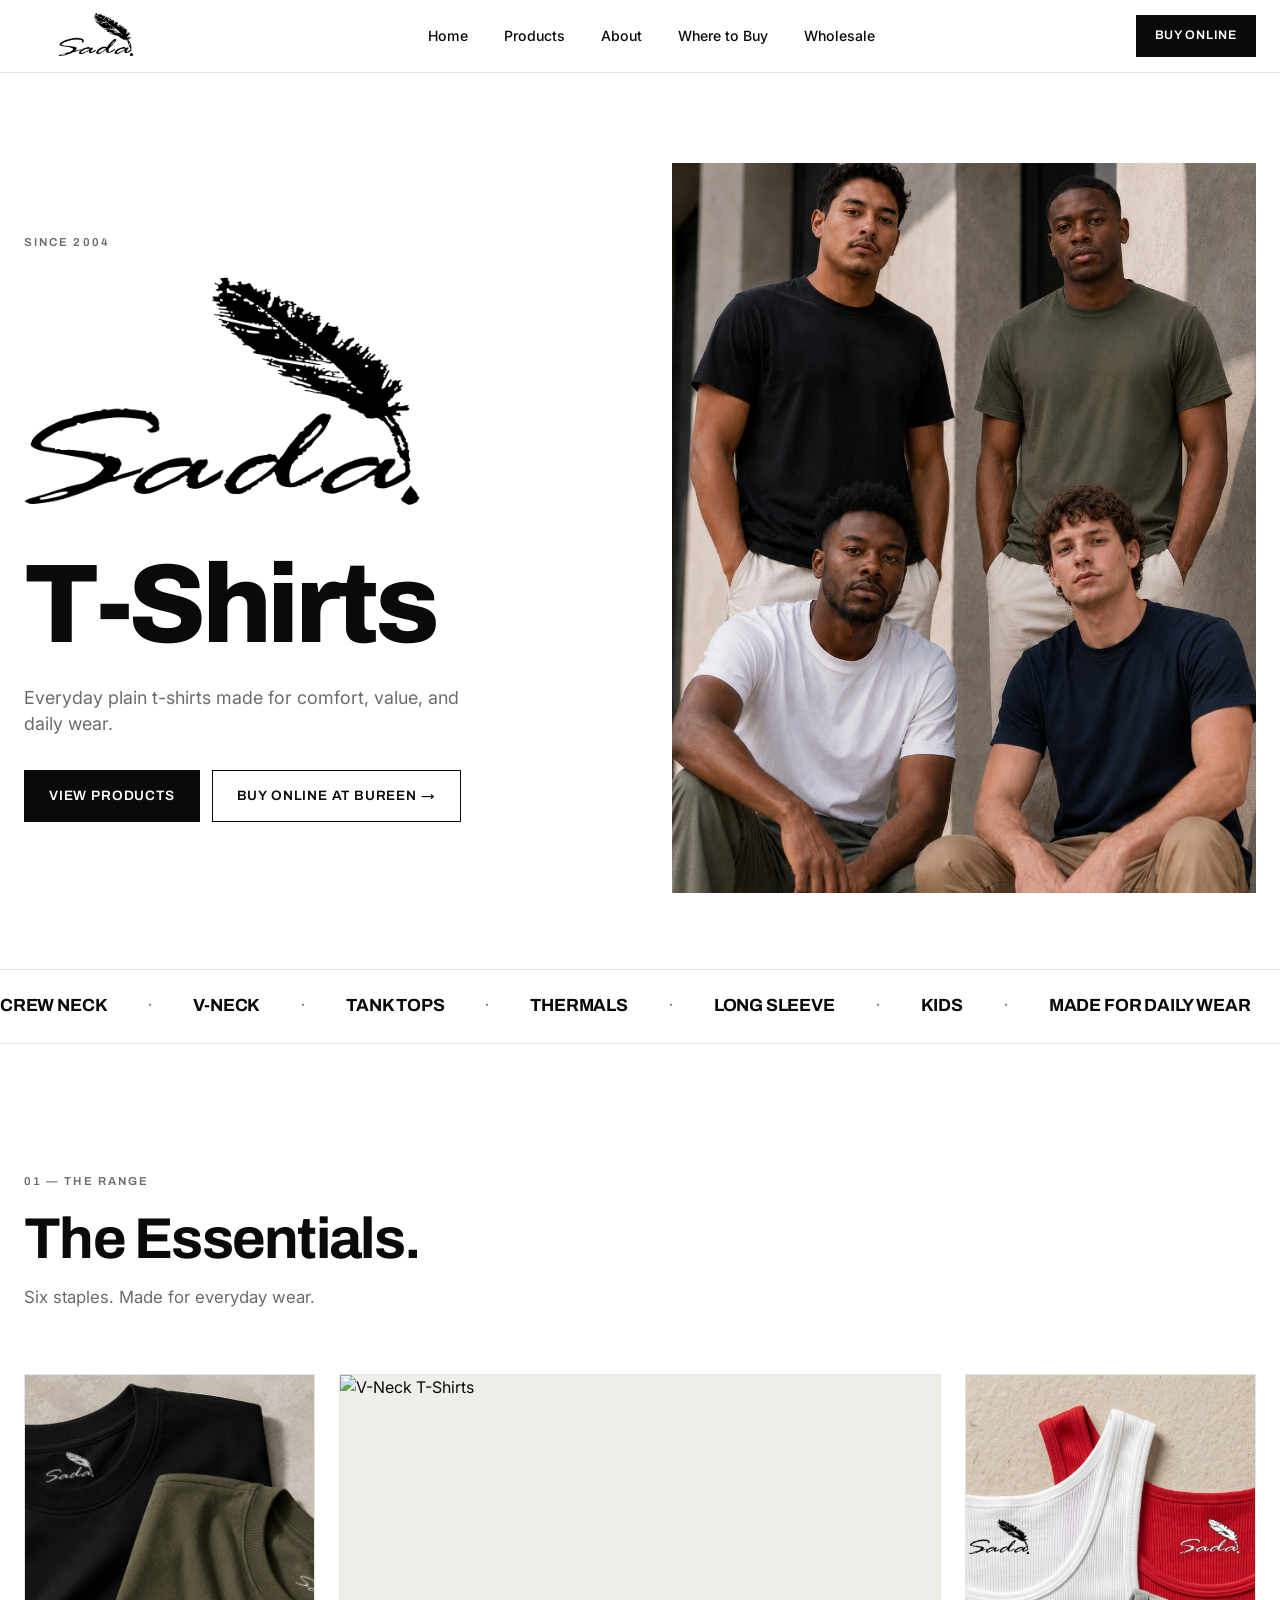
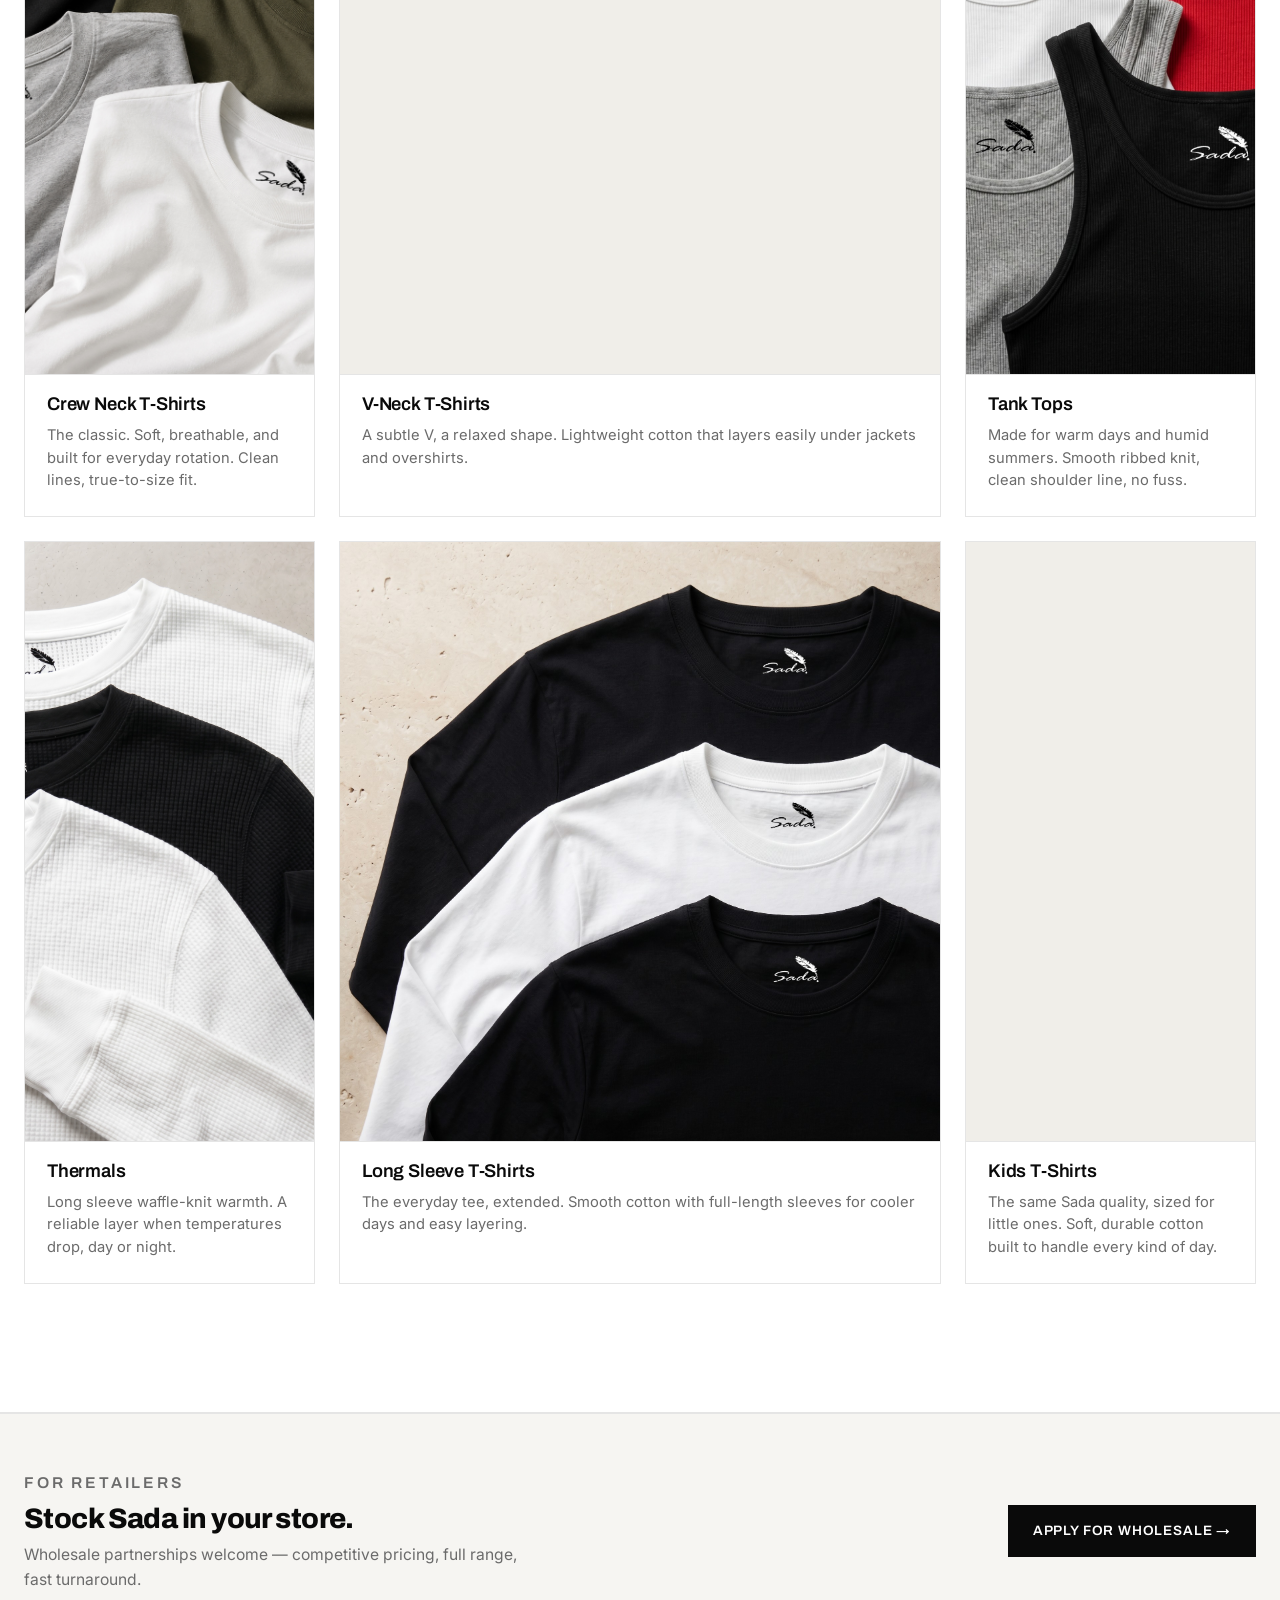
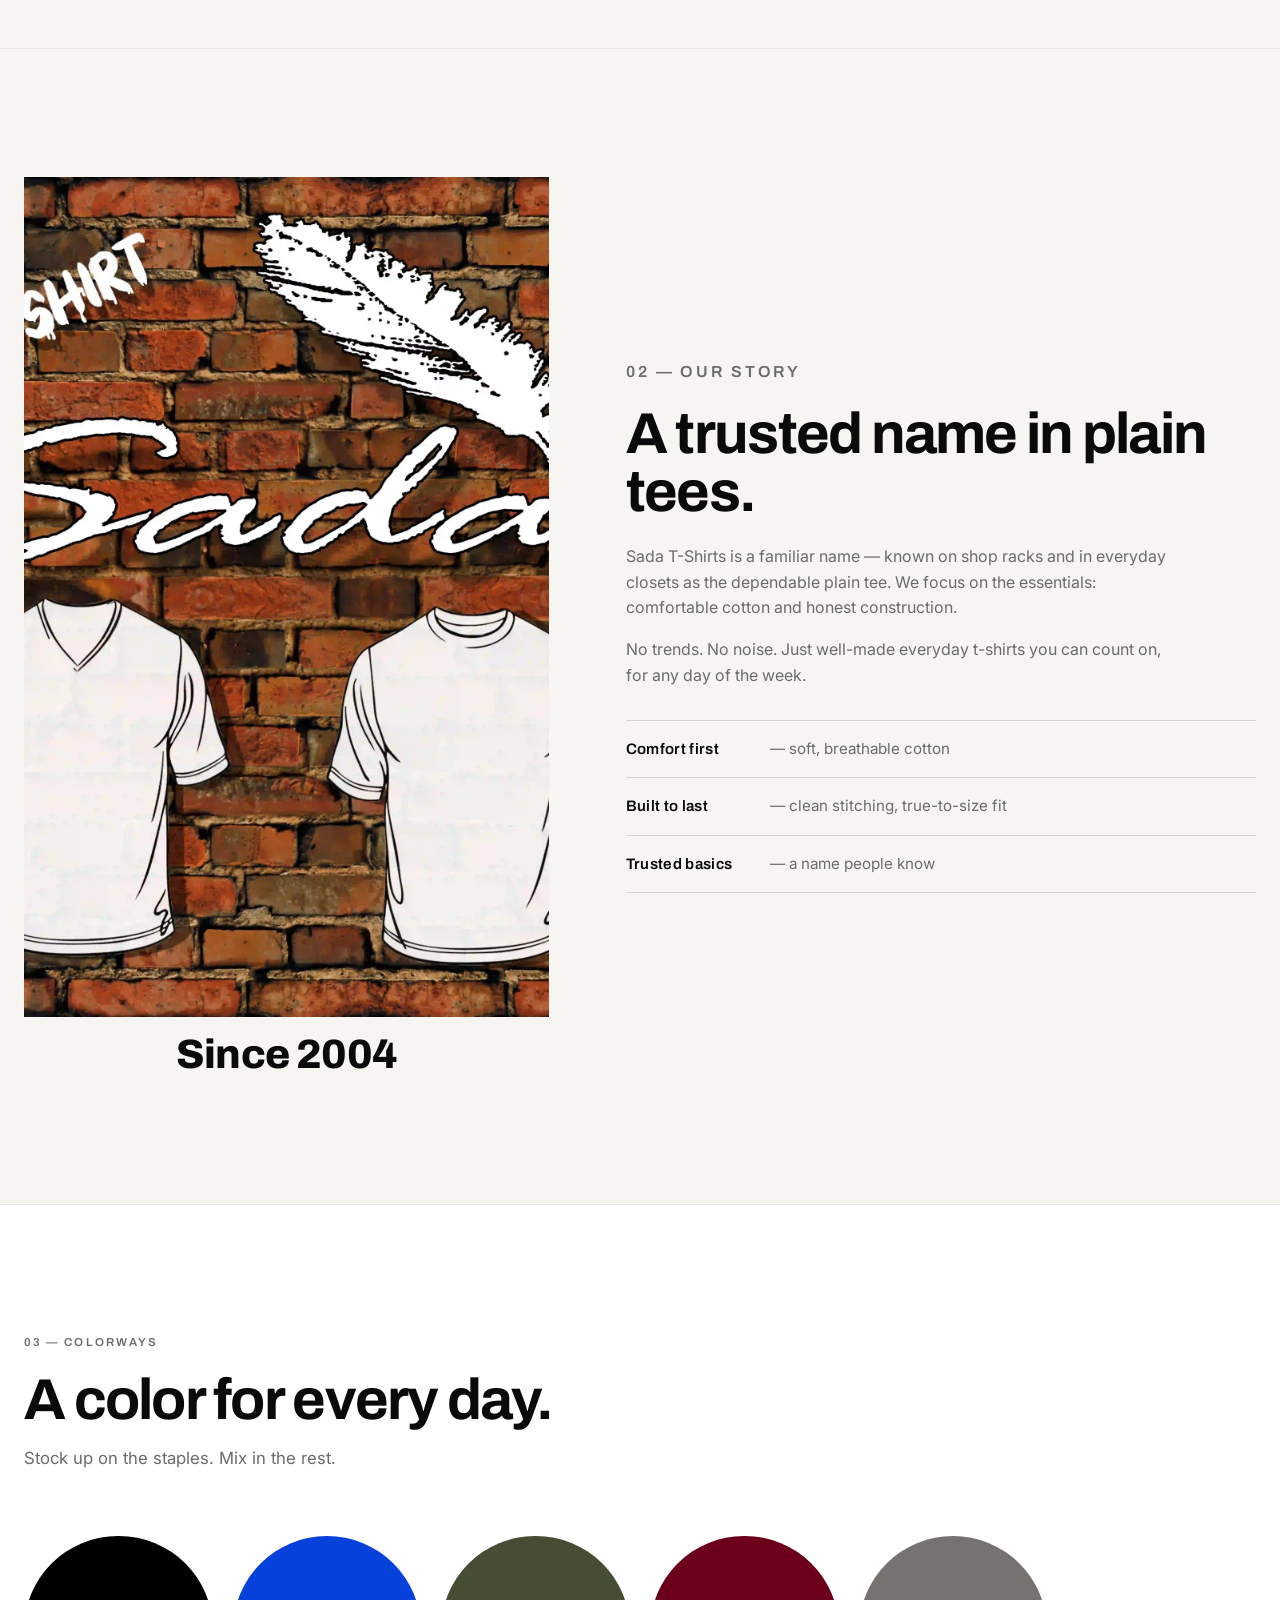
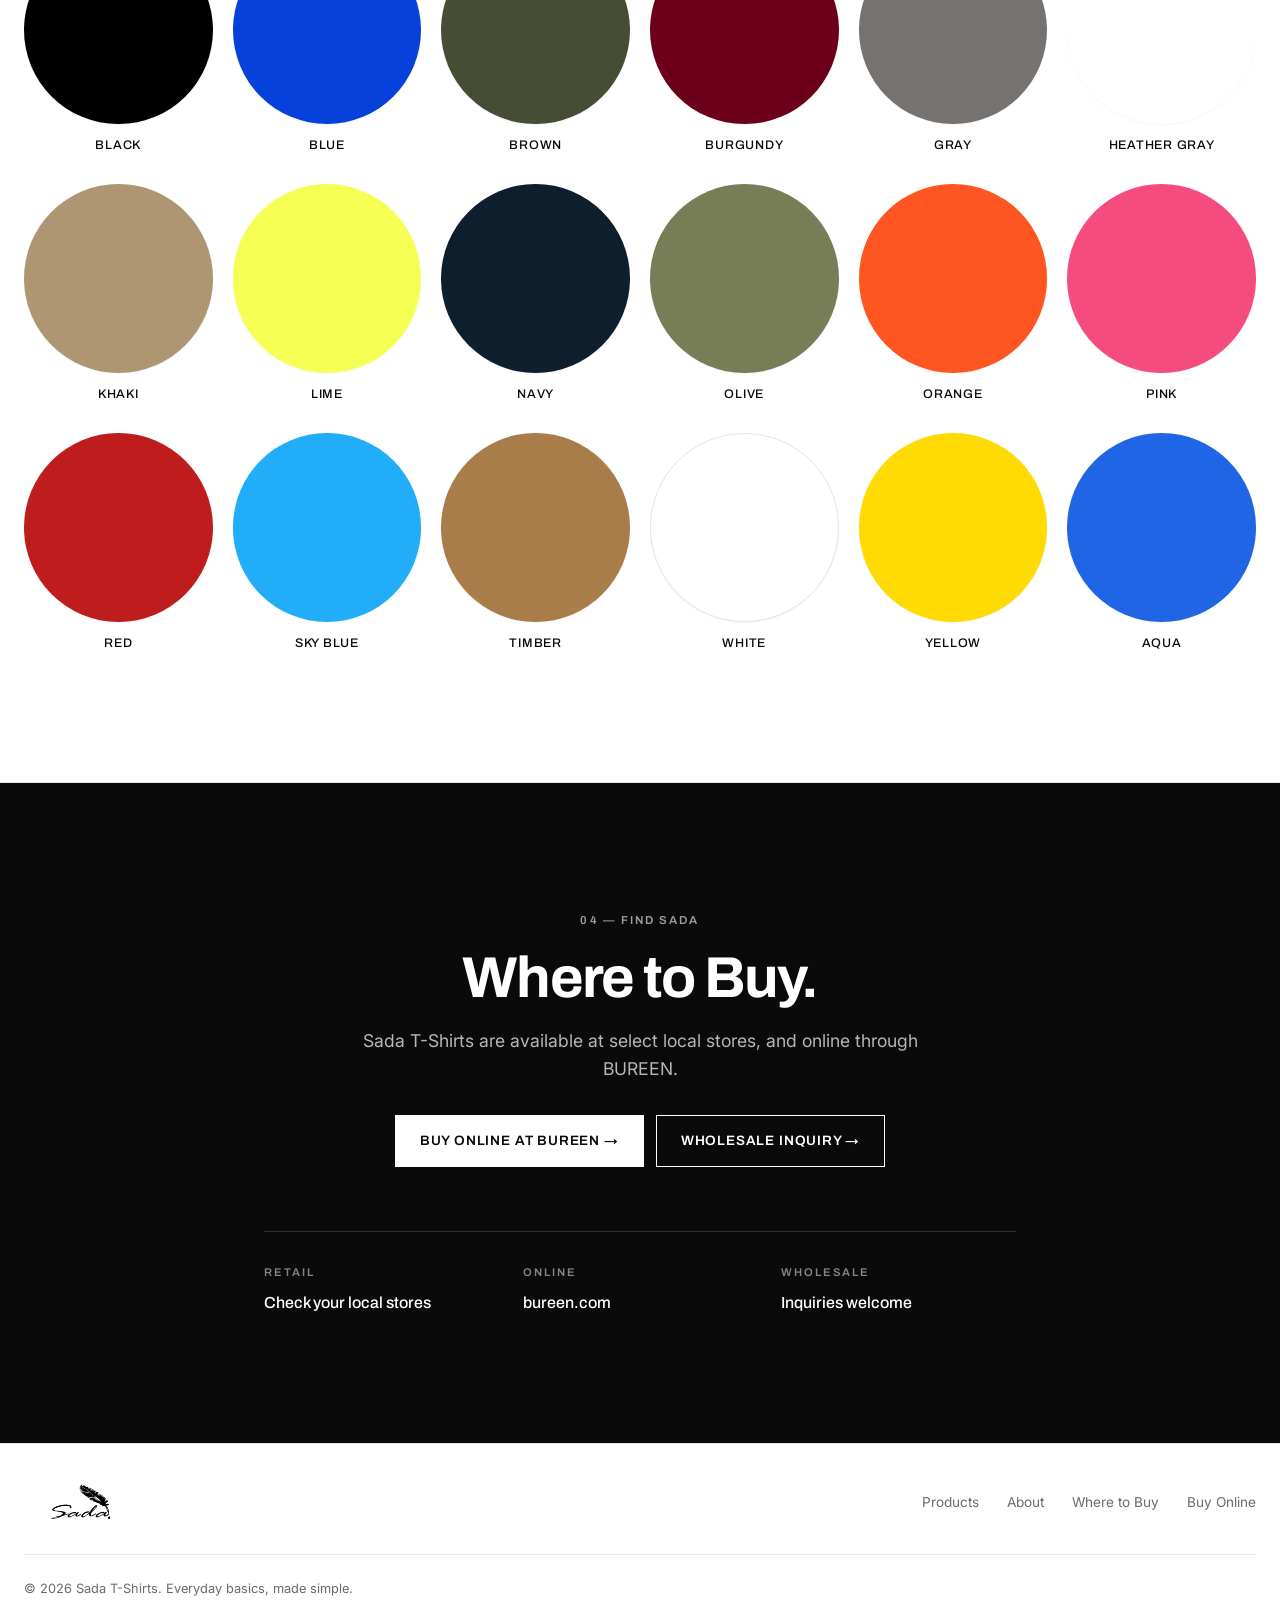
==== index.html @ b7b9467a "Update index.html" ====
<!DOCTYPE html>
<html lang="en">
<head>
  <meta charset="UTF-8" />
  <meta name="viewport" content="width=device-width, initial-scale=1.0" />
  <title>Sada T-Shirts — Everyday Basics</title>
  <meta name="description" content="Sada T-Shirts. Everyday plain t-shirts made for comfort, value, and daily wear." />
  <link rel="preconnect" href="https://fonts.googleapis.com">
  <link rel="preconnect" href="https://fonts.gstatic.com" crossorigin>
  <link href="https://fonts.googleapis.com/css2?family=Archivo:wght@400;500;600;700;800&family=Inter:wght@300;400;500;600&display=swap" rel="stylesheet">
  <link rel="preload" as="image" href="images/hero.jpg" fetchpriority="high" />
  <link rel="stylesheet" href="style.css?v=12" />
</head>
<body>

  <!-- HEADER -->
  <header class="site-header" id="siteHeader">
    <div class="container header-inner">
      <a href="#home" class="logo" aria-label="Sada T-Shirts home">
        <span class="logo-pill">
          <img src="images/sada-logo.png" alt="Sada T-Shirts" width="130" height="38" decoding="async" fetchpriority="high" />
        </span>
      </a>

      <nav class="nav" id="primaryNav" aria-label="Primary">
        <a href="#home">Home</a>
        <a href="#products">Products</a>
        <a href="#about">About</a>
        <a href="#where">Where to Buy</a>
        <a href="wholesale.html">Wholesale</a>
      </nav>

      <div class="header-actions">
        <a href="https://bureen.com" target="_blank" rel="noopener" class="btn btn-dark btn-sm">Buy Online</a>
        <button class="menu-toggle" id="menuToggle" aria-label="Toggle menu" aria-expanded="false">
          <span></span><span></span><span></span>
        </button>
      </div>
    </div>
  </header>

  <!-- HERO -->
  <section class="hero" id="home">
    <div class="container hero-grid">
      <div class="hero-copy">
        <p class="eyebrow">Since 2004</p>
        <h1 class="hero-heading">
          <img src="images/sada-logo.png" alt="Sada" class="hero-logo" width="460" height="190" decoding="async" fetchpriority="high" />
          <span class="hero-heading-text">T-Shirts</span>
        </h1>
        <p class="lede">Everyday plain t-shirts made for comfort, value, and daily wear.</p>
        <div class="hero-ctas">
          <a href="#products" class="btn btn-dark">View Products</a>
          <a href="https://bureen.com" target="_blank" rel="noopener" class="btn btn-outline">Buy Online at BUREEN →</a>
        </div>
      </div>
      <div class="hero-image">
        <img src="images/hero.jpg" alt="Sada T-Shirts" class="hero-photo" width="800" height="800" decoding="async" fetchpriority="high" />
      </div>
    </div>
  </section>

  <!-- MARQUEE -->
  <div class="marquee" aria-hidden="true">
    <div class="marquee-track">
      <span>Crew Neck</span><span>·</span>
      <span>V-Neck</span><span>·</span>
      <span>Tank Tops</span><span>·</span>
      <span>Thermals</span><span>·</span>
      <span>Long Sleeve</span><span>·</span>
      <span>Kids</span><span>·</span>
      <span>Made for Daily Wear</span><span>·</span>
      <span>Crew Neck</span><span>·</span>
      <span>V-Neck</span><span>·</span>
      <span>Tank Tops</span><span>·</span>
      <span>Thermals</span><span>·</span>
      <span>Long Sleeve</span><span>·</span>
      <span>Kids</span><span>·</span>
      <span>Made for Daily Wear</span><span>·</span>
    </div>
  </div>

  <!-- PRODUCTS -->
  <section class="section" id="products">
    <div class="container">
      <div class="section-head">
        <p class="eyebrow">01 — The Range</p>
        <h2>The Essentials.</h2>
        <p class="section-sub">Six staples. Made for everyday wear.</p>
      </div>

      <div class="product-grid">
        <article class="product-card">
          <img src="images/crew-neck.jpg" alt="Crew Neck T-Shirts" class="product-photo" width="600" height="600" loading="lazy" decoding="async" />
          <div class="product-body">
            <h3>Crew Neck T-Shirts</h3>
            <p>The classic. Soft, breathable, and built for everyday rotation. Clean lines, true-to-size fit.</p>
          </div>
        </article>

        <article class="product-card">
          <img src="images/v-neck.jpg" alt="V-Neck T-Shirts" class="product-photo" width="600" height="600" loading="lazy" decoding="async" />
          <div class="product-body">
            <h3>V-Neck T-Shirts</h3>
            <p>A subtle V, a relaxed shape. Lightweight cotton that layers easily under jackets and overshirts.</p>
          </div>
        </article>

        <article class="product-card">
          <img src="images/tank-top.jpg" alt="Tank Tops" class="product-photo" width="600" height="600" loading="lazy" decoding="async" />
          <div class="product-body">
            <h3>Tank Tops</h3>
            <p>Made for warm days and humid summers. Smooth ribbed knit, clean shoulder line, no fuss.</p>
          </div>
        </article>

        <article class="product-card">
          <img src="images/thermal.jpg" alt="Thermals" class="product-photo" width="600" height="600" loading="lazy" decoding="async" />
          <div class="product-body">
            <h3>Thermals</h3>
            <p>Long sleeve waffle-knit warmth. A reliable layer when temperatures drop, day or night.</p>
          </div>
        </article>

        <article class="product-card">
          <img src="images/long-sleeve.jpg" alt="Long Sleeve T-Shirts" class="product-photo" width="600" height="600" loading="lazy" decoding="async" />
          <div class="product-body">
            <h3>Long Sleeve T-Shirts</h3>
            <p>The everyday tee, extended. Smooth cotton with full-length sleeves for cooler days and easy layering.</p>
          </div>
        </article>

        <article class="product-card">
          <img src="images/kids.jpg" alt="Kids T-Shirts" class="product-photo" width="600" height="600" loading="lazy" decoding="async" />
          <div class="product-body">
            <h3>Kids T-Shirts</h3>
            <p>The same Sada quality, sized for little ones. Soft, durable cotton built to handle every kind of day.</p>
          </div>
        </article>
      </div>
    </div>
  </section>

  <!-- WHOLESALE CTA STRIP -->
  <section class="wholesale-strip">
    <div class="container wholesale-strip-inner">
      <div class="wholesale-strip-copy">
        <p class="eyebrow">For Retailers</p>
        <h3>Stock Sada in your store.</h3>
        <p>Wholesale partnerships welcome — competitive pricing, full range, fast turnaround.</p>
      </div>
      <a href="wholesale.html" class="btn btn-dark">Apply for Wholesale →</a>
    </div>
  </section>

  <!-- ABOUT -->
  <section class="section section-alt" id="about">
    <div class="container about-grid">
      <div class="about-image">
        <img src="images/about.jpg" alt="Sada T-Shirts" class="about-photo" width="700" height="840" loading="lazy" decoding="async" />
        <p class="about-since">Since 2004</p>
      </div>
      <div class="about-copy">
        <p class="eyebrow">02 — Our Story</p>
        <h2>A trusted name in plain tees.</h2>
        <p>Sada T-Shirts is a familiar name — known on shop racks and in everyday closets as the dependable plain tee. We focus on the essentials: comfortable cotton and honest construction.</p>
        <p>No trends. No noise. Just well-made everyday t-shirts you can count on, for any day of the week.</p>
        <ul class="about-points">
          <li><strong>Comfort first</strong> — soft, breathable cotton</li>
          <li><strong>Built to last</strong> — clean stitching, true-to-size fit</li>
          <li><strong>Trusted basics</strong> — a name people know</li>
        </ul>
      </div>
    </div>
  </section>

  <!-- COLORS -->
  <section class="section" id="colors">
    <div class="container">
      <div class="section-head">
        <p class="eyebrow">03 — Colorways</p>
        <h2>A color for every day.</h2>
        <p class="section-sub">Stock up on the staples. Mix in the rest.</p>
      </div>

      <div class="color-grid">
        <div class="color-card"><span class="swatch" style="background:#000000;"></span><p>Black</p></div>
        <div class="color-card"><span class="swatch" style="background:#0541da;"></span><p>Blue</p></div>
        <div class="color-card"><span class="swatch" style="background:#454e35;"></span><p>Brown</p></div>
        <div class="color-card"><span class="swatch" style="background:#6c001b;"></span><p>Burgundy</p></div>
        <div class="color-card"><span class="swatch" style="background:#757270;"></span><p>gray</p></div>
        <div class="color-card">
          <span class="swatch swatch-photo" style="background-image:url('images/heather-gray.jpg');"></span>
          <p>Heather Gray</p>
        </div>
        <div class="color-card"><span class="swatch" style="background:#ad9671;"></span><p>Khaki</p></div>
        <div class="color-card"><span class="swatch" style="background:#f6ff53;"></span><p>Lime</p></div>
        <div class="color-card"><span class="swatch" style="background:#0e1e2d;"></span><p>Navy</p></div>
        <div class="color-card"><span class="swatch" style="background:#777e57;"></span><p>Olive</p></div>
        <div class="color-card"><span class="swatch" style="background:#ff5520;"></span><p>Orange</p></div>
        <div class="color-card"><span class="swatch" style="background:#f54c80;"></span><p>Pink</p></div>
        <div class="color-card"><span class="swatch" style="background:#bf1c1e;"></span><p>Red</p></div>
        <div class="color-card"><span class="swatch" style="background:#22adf9;"></span><p>Sky Blue</p></div>
        <div class="color-card"><span class="swatch" style="background:#a87d49;"></span><p>Timber</p></div>
        <div class="color-card"><span class="swatch" style="background:#ffffff; border:1px solid #e5e5e5;"></span><p>White</p></div>
        <div class="color-card"><span class="swatch" style="background:#ffda03;"></span><p>Yellow</p></div>
        <div class="color-card"><span class="swatch" style="background:#1f65e5;"></span><p>Aqua</p></div>
      </div>
    </div>
  </section>

  <!-- WHERE TO BUY -->
  <section class="section section-dark" id="where">
    <div class="container where-inner">
      <p class="eyebrow eyebrow-light">04 — Find Sada</p>
      <h2>Where to Buy.</h2>
      <p class="where-text">Sada T-Shirts are available at select local stores, and online through BUREEN.</p>
      <div class="where-ctas">
        <a href="https://bureen.com" target="_blank" rel="noopener" class="btn btn-light">Buy Online at BUREEN →</a>
        <a href="wholesale.html" class="btn btn-outline-light">Wholesale Inquiry →</a>
      </div>
      <div class="where-meta">
        <div><span>Retail</span><p>Check your local stores</p></div>
        <div><span>Online</span><p>bureen.com</p></div>
        <div><span>Wholesale</span><p>Inquiries welcome</p></div>
      </div>
    </div>
  </section>

  <!-- FOOTER -->
  <footer class="site-footer">
    <div class="container footer-inner">
      <div class="footer-brand">
        <span class="logo-pill logo-pill-sm">
          <img src="images/sada-logo.png" alt="Sada T-Shirts" width="130" height="38" loading="lazy" decoding="async" />
        </span>
      </div>
      <nav class="footer-nav" aria-label="Footer">
        <a href="#products">Products</a>
        <a href="#about">About</a>
        <a href="#where">Where to Buy</a>
        <a href="https://bureen.com" target="_blank" rel="noopener">Buy Online</a>
      </nav>
      <p class="footer-copy">© <span id="year"></span> Sada T-Shirts. Everyday basics, made simple.</p>
    </div>
  </footer>

  <script src="script.js"></script>
</body>
</html>
---- style.css ----
/* =========================================================
   Sada T-Shirts — Stylesheet
   Aesthetic: clean, minimal, editorial apparel basics brand
   ========================================================= */

:root {
  --bg: #ffffff;
  --bg-alt: #f6f5f2;
  --bg-dark: #0a0a0a;
  --text: #0a0a0a;
  --text-muted: #6b6b6b;
  --line: #e5e5e5;
  --line-strong: #d4d4d4;
  --accent: #0a0a0a;

  --font-display: "Archivo", "Helvetica Neue", Helvetica, Arial, sans-serif;
  --font-body: "Inter", "Helvetica Neue", Helvetica, Arial, sans-serif;

  --max-width: 1280px;
  --gutter: 24px;
  --radius: 0px;

  --transition: 220ms cubic-bezier(0.2, 0.6, 0.2, 1);
}

*,
*::before,
*::after { box-sizing: border-box; }

html { scroll-behavior: smooth; -webkit-text-size-adjust: 100%; }

body {
  margin: 0;
  background: var(--bg);
  color: var(--text);
  font-family: var(--font-body);
  font-size: 16px;
  line-height: 1.6;
  -webkit-font-smoothing: antialiased;
  -moz-osx-font-smoothing: grayscale;
  overflow-x: hidden;
}

img { max-width: 100%; display: block; }

a { color: inherit; text-decoration: none; }

.container {
  width: 100%;
  max-width: var(--max-width);
  margin: 0 auto;
  padding: 0 var(--gutter);
}

/* ---------- Typography ---------- */
h1, h2, h3, h4 {
  font-family: var(--font-display);
  font-weight: 700;
  letter-spacing: -0.02em;
  line-height: 1;
  margin: 0;
}

h1 {
  font-size: clamp(3.2rem, 9vw, 7rem);
  font-weight: 800;
  letter-spacing: -0.04em;
}

h2 {
  font-size: clamp(2.2rem, 5vw, 3.6rem);
  letter-spacing: -0.03em;
}

h3 {
  font-size: 1.15rem;
  font-weight: 600;
  letter-spacing: -0.01em;
}

p { margin: 0 0 1rem; }

.eyebrow {
  font-family: var(--font-display);
  font-size: 0.72rem;
  font-weight: 600;
  letter-spacing: 0.18em;
  text-transform: uppercase;
  color: var(--text-muted);
  margin: 0 0 1.25rem;
}

.eyebrow-light { color: rgba(255,255,255,0.6); }

/* ---------- Buttons ---------- */
.btn {
  display: inline-flex;
  align-items: center;
  justify-content: center;
  gap: 0.5rem;
  padding: 14px 24px;
  font-family: var(--font-display);
  font-size: 0.85rem;
  font-weight: 600;
  letter-spacing: 0.06em;
  text-transform: uppercase;
  border: 1px solid var(--text);
  cursor: pointer;
  transition: background var(--transition), color var(--transition), transform var(--transition);
  white-space: nowrap;
}

.btn-sm { padding: 10px 18px; font-size: 0.78rem; }

.btn-dark {
  background: var(--text);
  color: #fff;
}
.btn-dark:hover { background: #2a2a2a; }

.btn-outline {
  background: transparent;
  color: var(--text);
}
.btn-outline:hover { background: var(--text); color: #fff; }

.btn-light {
  background: #fff;
  color: var(--text);
  border-color: #fff;
}
.btn-light:hover { background: transparent; color: #fff; border-color: #fff; }

.btn-outline-light {
  background: transparent;
  color: #fff;
  border-color: #fff;
}
.btn-outline-light:hover { background: #fff; color: var(--text); }

/* ---------- Header ---------- */
.site-header {
  position: sticky;
  top: 0;
  z-index: 50;
  background: rgba(255,255,255,0.92);
  backdrop-filter: saturate(140%) blur(8px);
  -webkit-backdrop-filter: saturate(140%) blur(8px);
  border-bottom: 1px solid var(--line);
}

.header-inner {
  display: flex;
  align-items: center;
  justify-content: space-between;
  height: 72px;
  gap: 1.5rem;
}

.logo {
  display: flex;
  align-items: center;
  gap: 10px;
  font-family: var(--font-display);
  font-weight: 800;
  letter-spacing: 0.04em;
  font-size: 0.95rem;
  text-decoration: none;
  flex-shrink: 0;
}

.logo-pill {
  display: inline-flex;
  align-items: center;
  height: 48px !important;
  flex-shrink: 0;
  transition: transform var(--transition);
}
.logo-pill img {
  height: 48px !important;
  width: auto !important;
  max-width: 160px !important;
  display: block;
  object-fit: contain;
}
.logo:hover .logo-pill { transform: scale(1.02); }

.logo-pill-sm {
  height: 38px !important;
}
.logo-pill-sm img { height: 38px !important; max-width: 130px !important; }

.logo-thin {
  font-weight: 500;
  color: var(--text-muted);
  font-size: 0.78rem;
  letter-spacing: 0.18em;
  white-space: nowrap;
}

.nav {
  display: flex;
  gap: 2.25rem;
  font-size: 0.88rem;
  font-weight: 500;
}

.nav a {
  position: relative;
  padding: 4px 0;
  color: var(--text);
  transition: color var(--transition);
}
.nav a::after {
  content: "";
  position: absolute;
  left: 0; right: 0; bottom: -2px;
  height: 1px;
  background: var(--text);
  transform: scaleX(0);
  transform-origin: left;
  transition: transform var(--transition);
}
.nav a:hover::after { transform: scaleX(1); }

.header-actions { display: flex; align-items: center; gap: 12px; }

.menu-toggle {
  display: none;
  background: none;
  border: none;
  width: 40px; height: 40px;
  flex-direction: column;
  justify-content: center;
  align-items: center;
  gap: 5px;
  cursor: pointer;
}
.menu-toggle span {
  display: block;
  width: 22px; height: 1.5px;
  background: var(--text);
  transition: transform var(--transition), opacity var(--transition);
}
.menu-toggle[aria-expanded="true"] span:nth-child(1) { transform: translateY(6.5px) rotate(45deg); }
.menu-toggle[aria-expanded="true"] span:nth-child(2) { opacity: 0; }
.menu-toggle[aria-expanded="true"] span:nth-child(3) { transform: translateY(-6.5px) rotate(-45deg); }

/* ---------- Hero ---------- */
.hero {
  padding: clamp(40px, 7vw, 96px) 0 clamp(40px, 6vw, 80px);
  border-bottom: 1px solid var(--line);
}

.hero-grid {
  display: grid;
  grid-template-columns: 1fr 1fr;
  gap: clamp(24px, 5vw, 80px);
  align-items: center;
}

.hero-copy h1 { margin: 0 0 1.5rem; }

.hero-heading {
  display: flex;
  flex-direction: column;
  align-items: flex-start;
  gap: 0;
  margin: 0 0 1.5rem;
  line-height: 1;
  width: 100%;
}
.hero-logo {
  display: block;
  width: 130%;
  max-width: 900px;
  height: auto;
  margin: 0 0 0 -180px;
}
.hero-heading-text {
  display: block;
  margin-top: 1.5rem;
  font-family: var(--font-display);
  font-size: clamp(3.2rem, 9vw, 7rem);
  font-weight: 800;
  letter-spacing: -0.04em;
  line-height: 1;
}

.lede {
  font-size: clamp(1.05rem, 1.4vw, 1.25rem);
  color: var(--text-muted);
  max-width: 460px;
  line-height: 1.5;
  margin-bottom: 2rem;
}

.hero-ctas { display: flex; flex-wrap: wrap; gap: 12px; }

.hero-image { position: relative; }

.hero-photo {
  width: 100%;
  height: auto;
  aspect-ratio: 4/5;
  object-fit: cover;
  display: block;
}

.hero-tag {
  position: absolute;
  top: 16px; left: 16px;
  background: var(--bg);
  color: var(--text);
  padding: 8px 14px;
  font-family: var(--font-display);
  font-size: 0.72rem;
  font-weight: 600;
  letter-spacing: 0.16em;
  text-transform: uppercase;
  border: 1px solid var(--line);
}

/* ---------- Image Placeholders ---------- */
.image-placeholder {
  position: relative;
  width: 100%;
  background: var(--bg-alt);
  display: flex;
  flex-direction: column;
  align-items: center;
  justify-content: center;
  color: var(--text-muted);
  font-family: var(--font-display);
  font-weight: 600;
  letter-spacing: 0.12em;
  text-transform: uppercase;
  font-size: 0.78rem;
  overflow: hidden;
  border: 1px solid var(--line);
}
.image-placeholder small {
  display: block;
  margin-top: 6px;
  font-family: var(--font-body);
  font-size: 0.7rem;
  font-weight: 400;
  letter-spacing: 0.04em;
  text-transform: none;
  color: #9a9a9a;
}
.image-placeholder::before,
.image-placeholder::after {
  content: "";
  position: absolute;
  inset: 0;
  pointer-events: none;
}
.image-placeholder::before {
  background:
    linear-gradient(135deg, transparent calc(50% - 0.5px), var(--line-strong) 50%, transparent calc(50% + 0.5px)),
    linear-gradient(45deg, transparent calc(50% - 0.5px), var(--line-strong) 50%, transparent calc(50% + 0.5px));
  opacity: 0.5;
}
.image-placeholder span,
.image-placeholder small { position: relative; z-index: 1; background: var(--bg-alt); padding: 2px 8px; }

.hero-placeholder { aspect-ratio: 4/5; }
.product-placeholder { aspect-ratio: 1/1; }
.about-placeholder { aspect-ratio: 5/6; }

/* ---------- Marquee ---------- */
.marquee {
  border-bottom: 1px solid var(--line);
  background: var(--bg);
  overflow: hidden;
  padding: 22px 0;
}
.marquee-track {
  display: flex;
  gap: 2.5rem;
  white-space: nowrap;
  font-family: var(--font-display);
  font-weight: 700;
  font-size: 1.1rem;
  letter-spacing: -0.01em;
  text-transform: uppercase;
  animation: marquee 28s linear infinite;
  width: max-content;
}
.marquee-track span:nth-child(even) { color: var(--text-muted); font-weight: 400; }

@keyframes marquee {
  from { transform: translateX(0); }
  to   { transform: translateX(-50%); }
}

/* ---------- Sections ---------- */
.section {
  padding: clamp(64px, 10vw, 128px) 0;
  border-bottom: 1px solid var(--line);
}

.section-alt { background: var(--bg-alt); }

.section-head {
  max-width: 720px;
  margin: 0 0 clamp(40px, 6vw, 64px);
}

.section-head h2 { margin-bottom: 1rem; }

.section-sub {
  color: var(--text-muted);
  font-size: 1.05rem;
  max-width: 520px;
}

/* ---------- Products ---------- */
.product-grid {
  display: grid;
  grid-template-columns: repeat(3, 1fr);
  gap: 24px;
  justify-content: center;
}

.product-card {
  background: #fff;
  border: 1px solid var(--line);
  display: flex;
  flex-direction: column;
  transition: transform var(--transition), border-color var(--transition);
}
.product-card:hover {
  transform: translateY(-4px);
  border-color: var(--text);
}
.product-card .image-placeholder { border: none; border-bottom: 1px solid var(--line); }

.product-photo {
  width: 100%;
  aspect-ratio: 1/1;
  object-fit: cover;
  display: block;
  border-bottom: 1px solid var(--line);
  background-color: #f0eee9;
}

.about-photo {
  width: 100%;
  aspect-ratio: 5/6;
  object-fit: cover;
  display: block;
  background-color: #f0eee9;
}

.product-body {
  padding: 20px 22px 24px;
}
.product-body h3 { margin: 0 0 10px; }
.product-body p {
  margin: 0;
  color: var(--text-muted);
  font-size: 0.92rem;
  line-height: 1.55;
}

/* ---------- About ---------- */
.about-grid {
  display: grid;
  grid-template-columns: 1fr 1.2fr;
  gap: clamp(32px, 6vw, 80px);
  align-items: center;
}

.about-copy h2 { margin-bottom: 1.5rem; }
.about-copy p { color: var(--text-muted); max-width: 540px; font-size: 1rem; }

.about-points {
  list-style: none;
  padding: 0;
  margin: 2rem 0 0;
  border-top: 1px solid var(--line-strong);
}
.about-points li {
  padding: 16px 0;
  border-bottom: 1px solid var(--line-strong);
  font-size: 0.95rem;
  color: var(--text-muted);
}
.about-points li strong {
  display: inline-block;
  min-width: 140px;
  color: var(--text);
  font-family: var(--font-display);
  font-weight: 600;
  letter-spacing: 0.02em;
}

.about-since {
  margin: 18px 0 0;
  font-family: var(--font-display);
  font-weight: 800;
  font-size: clamp(1.8rem, 3.2vw, 2.8rem);
  letter-spacing: -0.02em;
  line-height: 1;
  color: var(--text);
  text-align: center;
}

/* ---------- Animated Shirt (About) ---------- */
.shirt-glow {
  width: 100%;
  max-width: 460px;
  margin: 0 auto;
}
.shirt-svg {
  width: 100%;
  height: auto;
  display: block;
  overflow: visible;
}

/* faint base outline so the shirt edge always reads */
.shirt-outline-base {
  fill: none;
  stroke: rgba(0, 0, 0, 0.12);
  stroke-width: 3;
}

/* the moving light segment — shared geometry */
.shirt-light {
  fill: none;
  stroke: url(#rgbGrad);
  /* dash: short bright visible segment, big gap = rest of the ~3100 perimeter */
  stroke-dasharray: 150 2960;
  stroke-linecap: round;
  animation: shirtSweep 3s linear infinite;
}
.shirt-light-core {
  stroke-width: 5;
}
.shirt-light-glow {
  stroke-width: 9;
  opacity: 0.85;
}

@keyframes shirtSweep {
  from { stroke-dashoffset: 3110; }
  to   { stroke-dashoffset: 0; }
}

@media (prefers-reduced-motion: reduce) {
  .shirt-light { animation: none; opacity: 0; }
  .shirt-outline-base { stroke: rgba(0,0,0,0.2); }
}

/* ---------- Wholesale CTA Strip ---------- */
.wholesale-strip {
  background: var(--bg-alt, #f5f3ef);
  border-top: 1px solid var(--line);
  border-bottom: 1px solid var(--line);
  padding: clamp(32px, 5vw, 56px) 0;
}
.wholesale-strip-inner {
  display: flex;
  align-items: center;
  justify-content: space-between;
  gap: 32px;
  flex-wrap: wrap;
}
.wholesale-strip-copy { flex: 1 1 360px; }
.wholesale-strip-copy h3 {
  margin: 8px 0 6px;
  font-family: var(--font-display);
  font-weight: 800;
  font-size: clamp(1.4rem, 2.2vw, 1.9rem);
  letter-spacing: -0.02em;
  line-height: 1.15;
}
.wholesale-strip-copy p {
  margin: 0;
  color: var(--text-muted);
  font-size: 0.98rem;
  max-width: 520px;
}
.wholesale-strip .btn { flex: 0 0 auto; }

/* ---------- Colors ---------- */
.color-grid {
  display: grid;
  grid-template-columns: repeat(6, 1fr);
  gap: 28px 20px;
}

.color-card {
  text-align: center;
  display: flex;
  flex-direction: column;
  align-items: center;
  gap: 12px;
}

.swatch {
  width: 100%;
  aspect-ratio: 1/1;
  border-radius: 50%;
  display: block;
  transition: transform var(--transition);
  box-shadow: 0 1px 2px rgba(0,0,0,0.04);
}

.swatch-photo {
  background-size: cover;
  background-position: center;
  background-repeat: no-repeat;
}

.color-card:hover .swatch { transform: scale(1.06); }

.color-card p {
  margin: 0;
  font-family: var(--font-display);
  font-size: 0.78rem;
  font-weight: 500;
  letter-spacing: 0.06em;
  text-transform: uppercase;
}

/* ---------- Where to Buy (dark) ---------- */
.section-dark {
  background: var(--bg-dark);
  color: #fff;
  border-bottom: none;
}

.where-inner {
  max-width: 800px;
  text-align: center;
  margin: 0 auto;
}
.where-inner h2 { margin-bottom: 1.25rem; }
.where-text {
  color: rgba(255,255,255,0.7);
  font-size: 1.1rem;
  max-width: 560px;
  margin: 0 auto 2rem;
}

.where-ctas {
  display: flex;
  flex-wrap: wrap;
  gap: 12px;
  justify-content: center;
}

.where-meta {
  display: grid;
  grid-template-columns: repeat(3, 1fr);
  gap: 24px;
  margin-top: 4rem;
  padding-top: 2rem;
  border-top: 1px solid rgba(255,255,255,0.15);
  text-align: left;
}
.where-meta span {
  display: block;
  font-family: var(--font-display);
  font-size: 0.7rem;
  font-weight: 600;
  letter-spacing: 0.18em;
  text-transform: uppercase;
  color: rgba(255,255,255,0.5);
  margin-bottom: 8px;
}
.where-meta p {
  margin: 0;
  font-family: var(--font-display);
  font-size: 1rem;
  font-weight: 500;
}

.where-link {
  color: #fff;
  text-decoration: none;
  border-bottom: 1px solid rgba(255,255,255,0.4);
  padding-bottom: 2px;
  transition: border-color var(--transition);
}
.where-link:hover { border-bottom-color: #fff; }

/* ---------- Contact ---------- */
.contact-grid {
  display: grid;
  grid-template-columns: 1fr 1.4fr;
  gap: clamp(32px, 6vw, 80px);
}

.contact-head h2 { margin-bottom: 1rem; }
.contact-head p { color: var(--text-muted); max-width: 380px; }

.contact-info {
  display: grid;
  grid-template-columns: repeat(3, 1fr);
  gap: 24px;
}

.contact-block {
  border-top: 1px solid var(--text);
  padding-top: 20px;
}
.contact-label {
  display: block;
  font-family: var(--font-display);
  font-size: 0.72rem;
  font-weight: 600;
  letter-spacing: 0.16em;
  text-transform: uppercase;
  margin-bottom: 12px;
}
.contact-block p {
  margin: 0 0 6px;
  font-size: 0.95rem;
  color: var(--text-muted);
}

.contact-link {
  color: var(--text);
  border-bottom: 1px solid var(--text);
  padding-bottom: 2px;
}
.contact-link:hover { opacity: 0.7; }

/* ---------- Footer ---------- */
.site-footer {
  background: var(--bg);
  padding: 40px 0 32px;
  border-top: 1px solid var(--line);
}

.footer-inner {
  display: flex;
  flex-wrap: wrap;
  align-items: center;
  justify-content: space-between;
  gap: 24px;
}

.footer-brand {
  display: flex;
  align-items: center;
  gap: 10px;
  font-family: var(--font-display);
  font-weight: 700;
  letter-spacing: 0.08em;
  font-size: 0.85rem;
}

.footer-nav {
  display: flex;
  flex-wrap: wrap;
  gap: 1.75rem;
  font-size: 0.85rem;
  color: var(--text-muted);
}
.footer-nav a:hover { color: var(--text); }

.footer-copy {
  margin: 0;
  color: var(--text-muted);
  font-size: 0.8rem;
  width: 100%;
  padding-top: 24px;
  border-top: 1px solid var(--line);
  margin-top: 8px;
}

/* ---------- Wholesale Form ---------- */
.wholesale-wrap { max-width: 760px; margin: 0 auto; }

.wholesale-head { margin-bottom: 4rem; }
.wholesale-title {
  font-size: clamp(2.4rem, 5vw, 3.6rem);
  margin: 0 0 1.25rem;
}
.wholesale-intro {
  color: var(--text-muted);
  font-size: 1.05rem;
  max-width: 580px;
  line-height: 1.6;
}

.wholesale-form { display: block; }

.form-section-title {
  font-family: var(--font-display);
  font-size: 0.78rem;
  font-weight: 600;
  letter-spacing: 0.18em;
  text-transform: uppercase;
  color: var(--text);
  margin: 3.5rem 0 1.75rem;
  padding-bottom: 14px;
  border-bottom: 1px solid var(--line-strong);
}
.form-section-title:first-of-type { margin-top: 0; }

.form-row {
  display: grid;
  grid-template-columns: 1fr 1fr;
  gap: 24px;
  margin-bottom: 24px;
}
.form-row-3 { grid-template-columns: 2fr 1fr 1fr; }

.form-field { display: flex; flex-direction: column; margin-bottom: 24px; }
.form-row .form-field { margin-bottom: 0; }

.form-field label {
  font-family: var(--font-display);
  font-size: 0.78rem;
  font-weight: 500;
  letter-spacing: 0.1em;
  text-transform: uppercase;
  color: var(--text);
  margin-bottom: 10px;
}

.required { color: #b91c1c; margin-left: 2px; }

.form-field input,
.form-field select,
.form-field textarea {
  width: 100%;
  padding: 14px 16px;
  font-family: var(--font-body);
  font-size: 0.95rem;
  color: var(--text);
  background: #fff;
  border: 1px solid var(--line-strong);
  border-radius: 0;
  transition: border-color var(--transition);
  -webkit-appearance: none;
  appearance: none;
  box-sizing: border-box;
}
.form-field input::placeholder,
.form-field textarea::placeholder {
  color: #aaa;
  font-style: normal;
}
.form-field select {
  background-image: url("data:image/svg+xml,%3Csvg xmlns='http://www.w3.org/2000/svg' width='12' height='8' viewBox='0 0 12 8'%3E%3Cpath fill='%230a0a0a' d='M6 8L0 0h12z'/%3E%3C/svg%3E");
  background-repeat: no-repeat;
  background-position: right 16px center;
  padding-right: 40px;
  cursor: pointer;
}
.form-field textarea { resize: vertical; min-height: 120px; line-height: 1.5; }

.form-field input:focus,
.form-field select:focus,
.form-field textarea:focus {
  outline: none;
  border-color: var(--text);
}

.form-help {
  color: var(--text-muted);
  font-size: 0.92rem;
  margin: -12px 0 20px;
  line-height: 1.5;
}

/* File upload styling */
.form-field input[type="file"] {
  position: absolute;
  width: 1px;
  height: 1px;
  padding: 0;
  margin: -1px;
  overflow: hidden;
  clip: rect(0,0,0,0);
  white-space: nowrap;
  border: 0;
}
.file-label {
  display: flex !important;
  align-items: center;
  gap: 16px;
  cursor: pointer;
  padding: 0 !important;
  text-transform: none !important;
  letter-spacing: 0 !important;
  font-family: var(--font-body) !important;
  font-size: 0.95rem !important;
  font-weight: 400 !important;
  margin-bottom: 0 !important;
  color: var(--text-muted);
}
.file-button {
  display: inline-flex;
  align-items: center;
  justify-content: center;
  padding: 14px 26px;
  font-family: var(--font-display);
  font-size: 0.82rem;
  font-weight: 600;
  letter-spacing: 0.08em;
  text-transform: uppercase;
  color: var(--text);
  background: #fff;
  border: 1px solid var(--text);
  transition: background var(--transition), color var(--transition);
  flex-shrink: 0;
}
.file-label:hover .file-button { background: var(--text); color: #fff; }
.file-name {
  color: var(--text-muted);
  font-size: 0.9rem;
  word-break: break-all;
}

.form-submit {
  margin-top: 4rem;
  padding-top: 2.5rem;
  border-top: 1px solid var(--line-strong);
  display: flex;
  flex-direction: column;
  align-items: flex-start;
  gap: 1rem;
}
.form-submit .btn { padding: 18px 42px; font-size: 0.88rem; }
.form-note {
  color: var(--text-muted);
  font-size: 0.85rem;
  margin: 0;
}

/* ---------- Reveal animation ---------- */
.reveal {
  opacity: 0;
  transform: translateY(24px);
  transition: opacity 700ms ease, transform 700ms cubic-bezier(0.2, 0.6, 0.2, 1);
}
.reveal.is-visible {
  opacity: 1;
  transform: translateY(0);
}

/* ---------- Responsive ---------- */
@media (max-width: 1024px) {
  .product-grid { grid-template-columns: repeat(2, 1fr); }
  .color-grid { grid-template-columns: repeat(4, 1fr); }
  .hero-grid { gap: 40px; }
}

@media (max-width: 820px) {
  .nav {
    position: absolute;
    top: 72px; left: 0; right: 0;
    background: #fff;
    border-bottom: 1px solid var(--line);
    flex-direction: column;
    align-items: flex-start;
    gap: 0;
    padding: 8px var(--gutter) 16px;
    transform: translateY(-12px);
    opacity: 0;
    pointer-events: none;
    transition: transform var(--transition), opacity var(--transition);
  }
  .nav.is-open {
    transform: translateY(0);
    opacity: 1;
    pointer-events: auto;
  }
  .nav a {
    width: 100%;
    padding: 14px 0;
    border-bottom: 1px solid var(--line);
    font-size: 1rem;
  }
  .nav a:last-child { border-bottom: none; }

  .menu-toggle { display: inline-flex; }

  .hero-grid {
    grid-template-columns: 1fr;
    gap: 24px;
  }
  .hero-copy {
    display: flex;
    flex-direction: column;
    text-align: center;
    align-items: center;
    order: 1;
  }
  .hero-image {
    order: 2;
    margin-top: 0;
  }
  .hero-copy .eyebrow { text-align: center; }
  .hero-copy .lede {
    margin-left: auto;
    margin-right: auto;
    text-align: center;
  }
  .hero-ctas {
    justify-content: center;
    align-items: center;
    width: 100%;
  }
  .hero-heading {
    align-items: center;
    text-align: center;
  }
  .hero-heading-text { text-align: center; }
  .hero-logo {
    width: 100%;
    max-width: 460px;
    margin: 0 auto;
  }
  .hero-placeholder { aspect-ratio: 1/1; }

  .about-grid { grid-template-columns: 1fr; }
  .about-image { max-width: 420px; }

  /* Show the full About image on mobile — no zoom/crop */
  .about-photo {
    aspect-ratio: auto !important;
    height: auto !important;
    object-fit: contain;
  }

  .contact-grid { grid-template-columns: 1fr; }
  .contact-info { grid-template-columns: 1fr; gap: 12px; }
  .contact-block { padding-top: 16px; }

  .where-meta { grid-template-columns: 1fr; gap: 18px; text-align: center; }

  .wholesale-strip {
    padding: 28px 0;
  }
  .wholesale-strip-inner {
    flex-direction: column;
    align-items: flex-start;
    text-align: left;
    gap: 14px;
  }
  .wholesale-strip-copy {
    flex: 0 0 auto;
    width: 100%;
  }
  .wholesale-strip-copy h3 { font-size: 1.35rem; }
  .wholesale-strip-copy p { font-size: 0.95rem; }
  .wholesale-strip .btn { width: 100%; text-align: center; }
}

/* --- Product layout on phones: 2-column grid, NO carousel --- */
@media (max-width: 700px) {
  .product-grid {
    grid-template-columns: 1fr 1fr;
    gap: 14px;
  }

  .product-card {
    flex-direction: column-reverse;
  }

  /* Image is below text, so divider goes on TOP of image */
  .product-card .product-photo,
  .product-card .image-placeholder {
    border-bottom: none;
    border-top: 1px solid var(--line);
  }

  /* Force square product images on mobile */
  .product-photo {
    aspect-ratio: 1 / 1 !important;
    height: auto !important;
    width: 100% !important;
    object-fit: cover;
  }
  .product-placeholder { aspect-ratio: 1/1; }

  /* Names only — hide descriptions on mobile */
  .product-body {
    padding: 12px 14px;
  }
  .product-body h3 {
    font-size: 0.95rem;
    margin: 0;
  }
  .product-body p {
    display: none;
  }
}

@media (max-width: 560px) {
  :root { --gutter: 18px; }
  .color-grid { grid-template-columns: repeat(3, 1fr); gap: 14px; }
  .hero-ctas .btn { width: 100%; }
  .header-actions .btn-sm { display: none; }
  .footer-inner {
    flex-direction: column;
    align-items: flex-start;
    gap: 16px;
  }
  .footer-brand { margin-bottom: 0; }

  .form-row,
  .form-row-3 { grid-template-columns: 1fr; gap: 0; }
  .form-row .form-field { margin-bottom: 20px; }
  .file-label { flex-direction: column; align-items: flex-start; }
}

/* ---------- Reduced motion ---------- */
@media (prefers-reduced-motion: reduce) {
  *, *::before, *::after {
    animation-duration: 0.01ms !important;
    animation-iteration-count: 1 !important;
    transition-duration: 0.01ms !important;
    scroll-behavior: auto !important;
  }
}
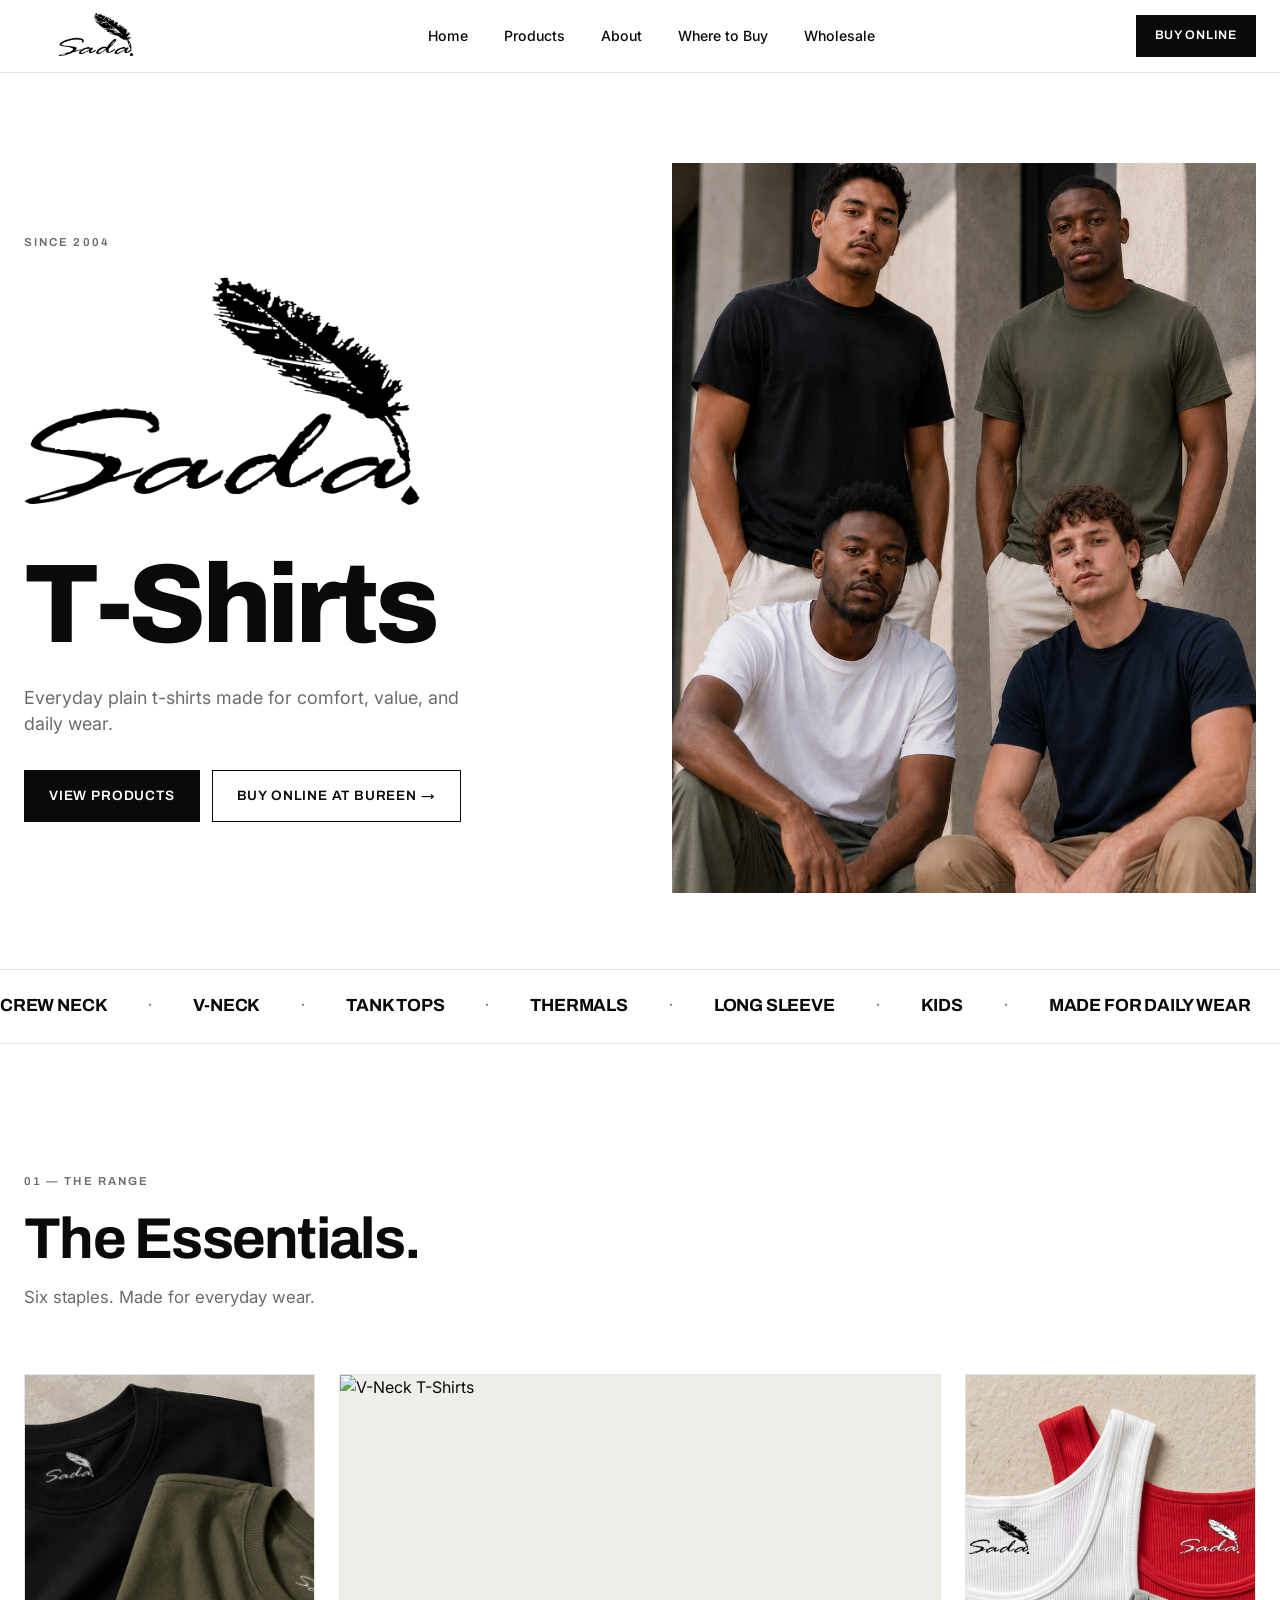
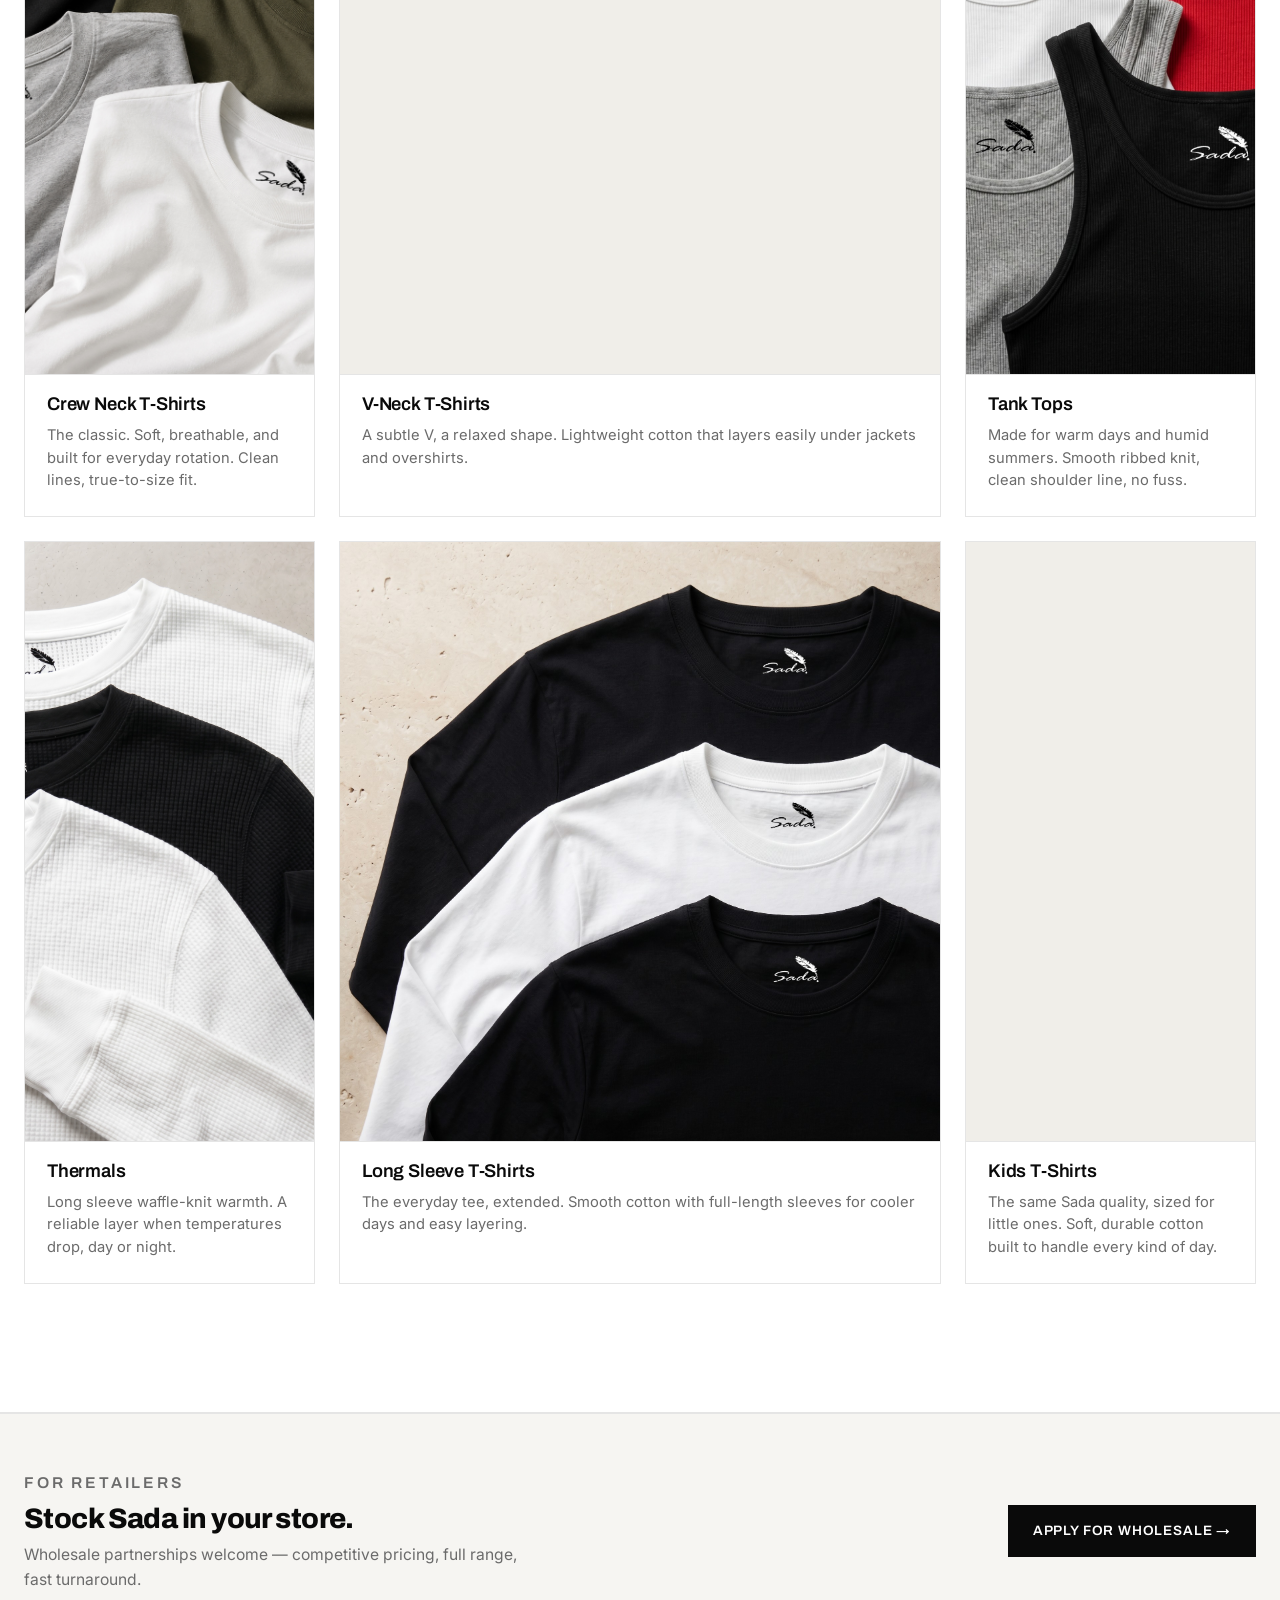
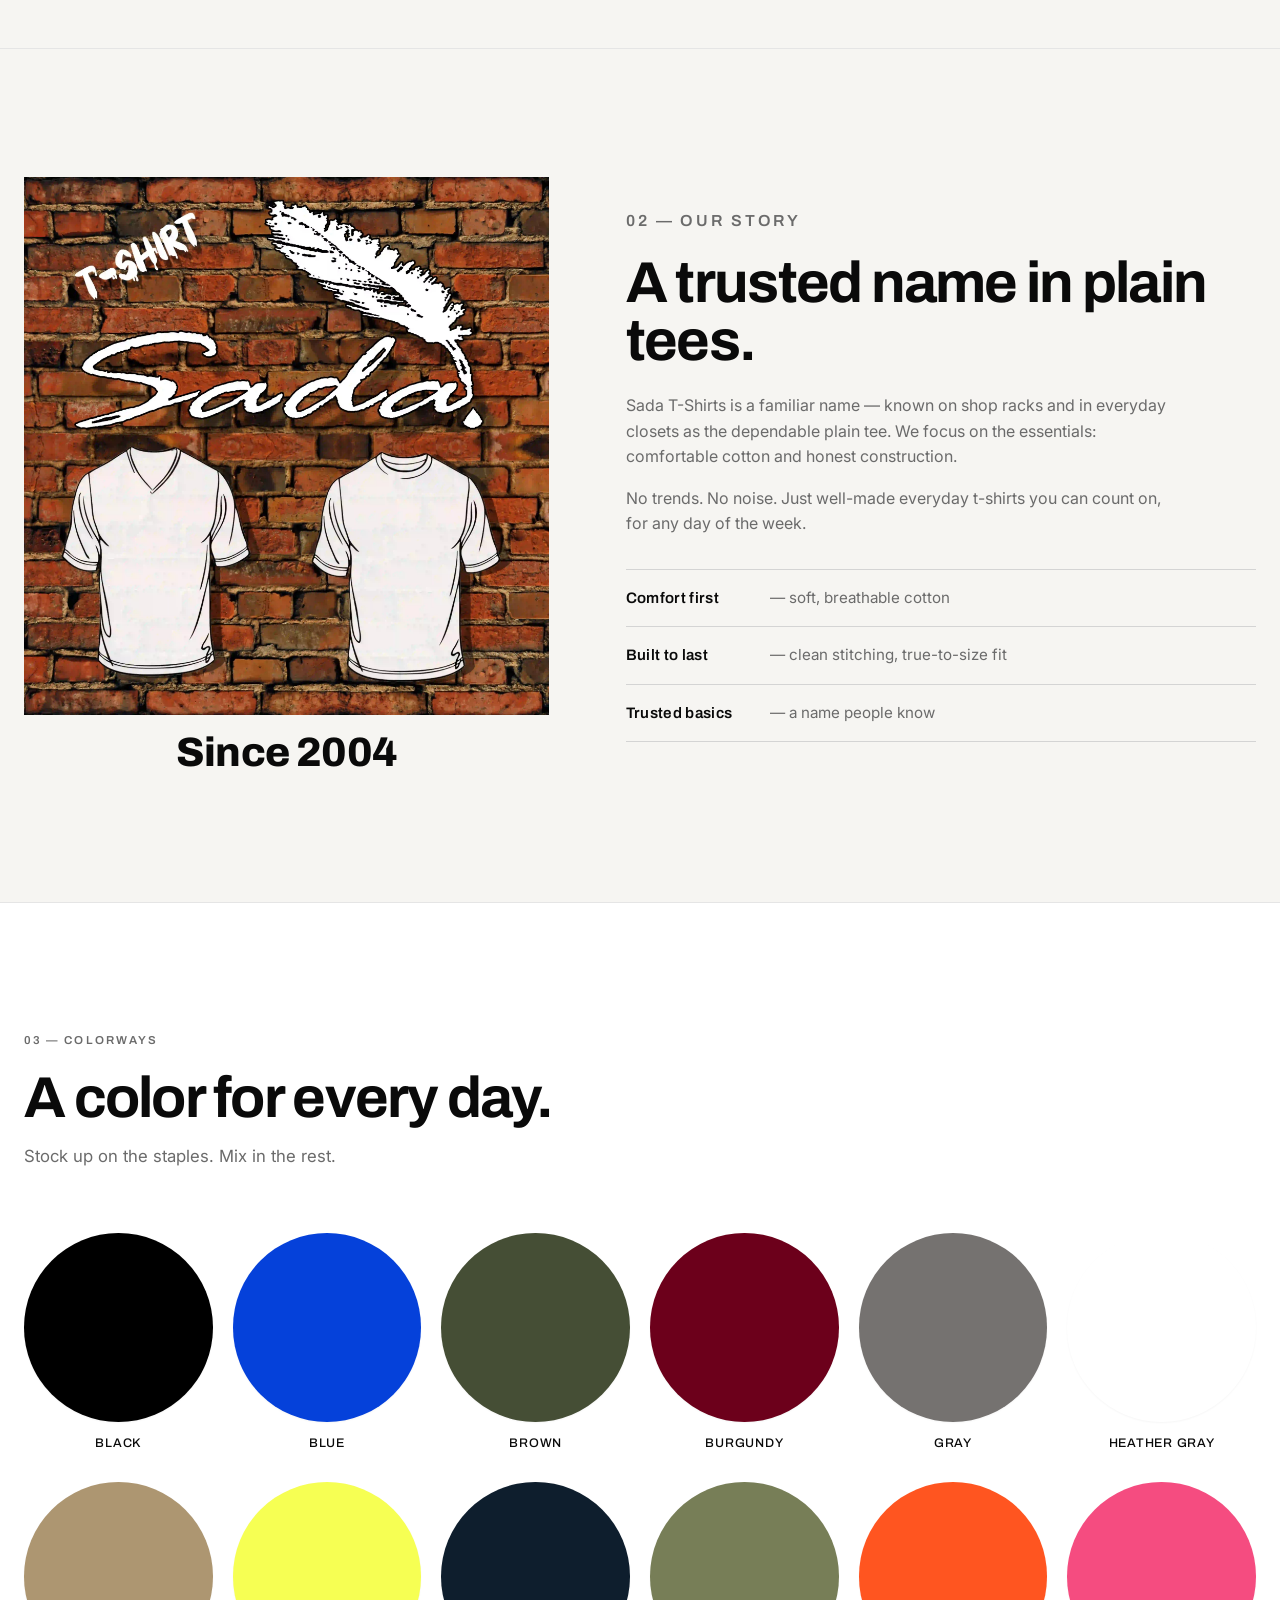
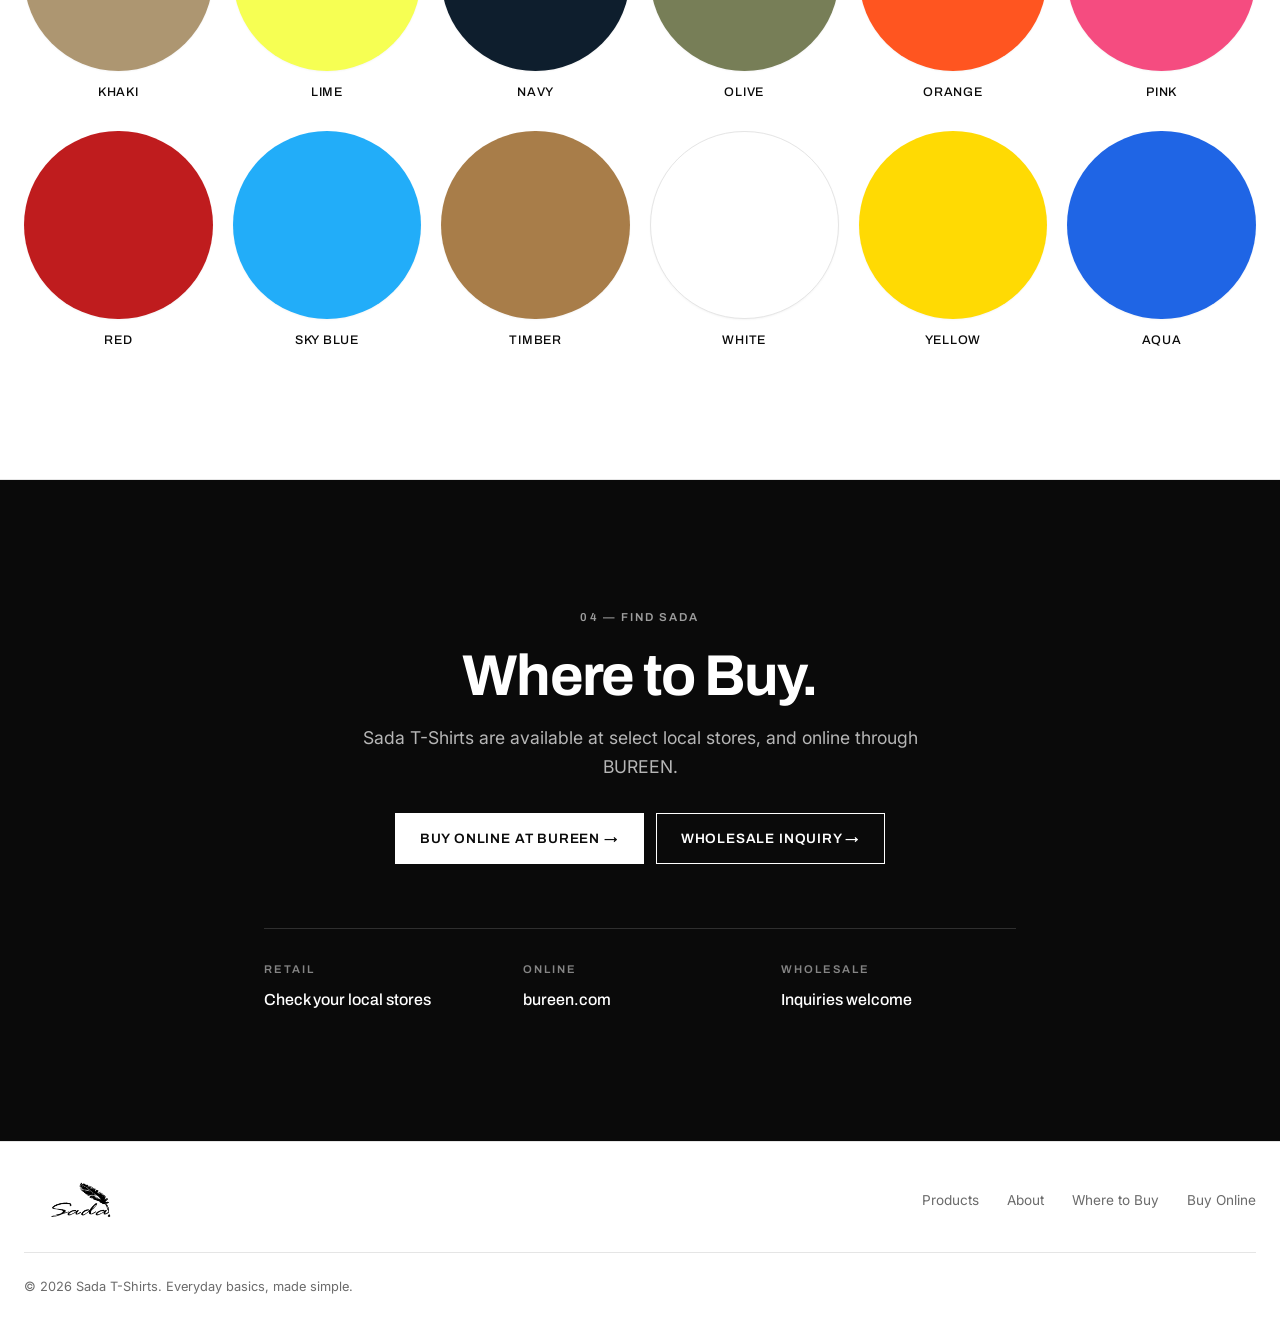
==== commit c8c32741: "Update index.html" ====
--- a/index.html
+++ b/index.html
@@ -157,7 +157,7 @@
   <section class="section section-alt" id="about">
     <div class="container about-grid">
       <div class="about-image">
-        <img src="images/about.jpg" alt="Sada T-Shirts" class="about-photo" width="700" height="840" loading="lazy" decoding="async" />
+        <img src="images/about.jpg" alt="Sada T-Shirts" class="about-photo" loading="lazy" decoding="async" style="aspect-ratio:auto;height:auto;object-fit:contain;" />
         <p class="about-since">Since 2004</p>
       </div>
       <div class="about-copy">
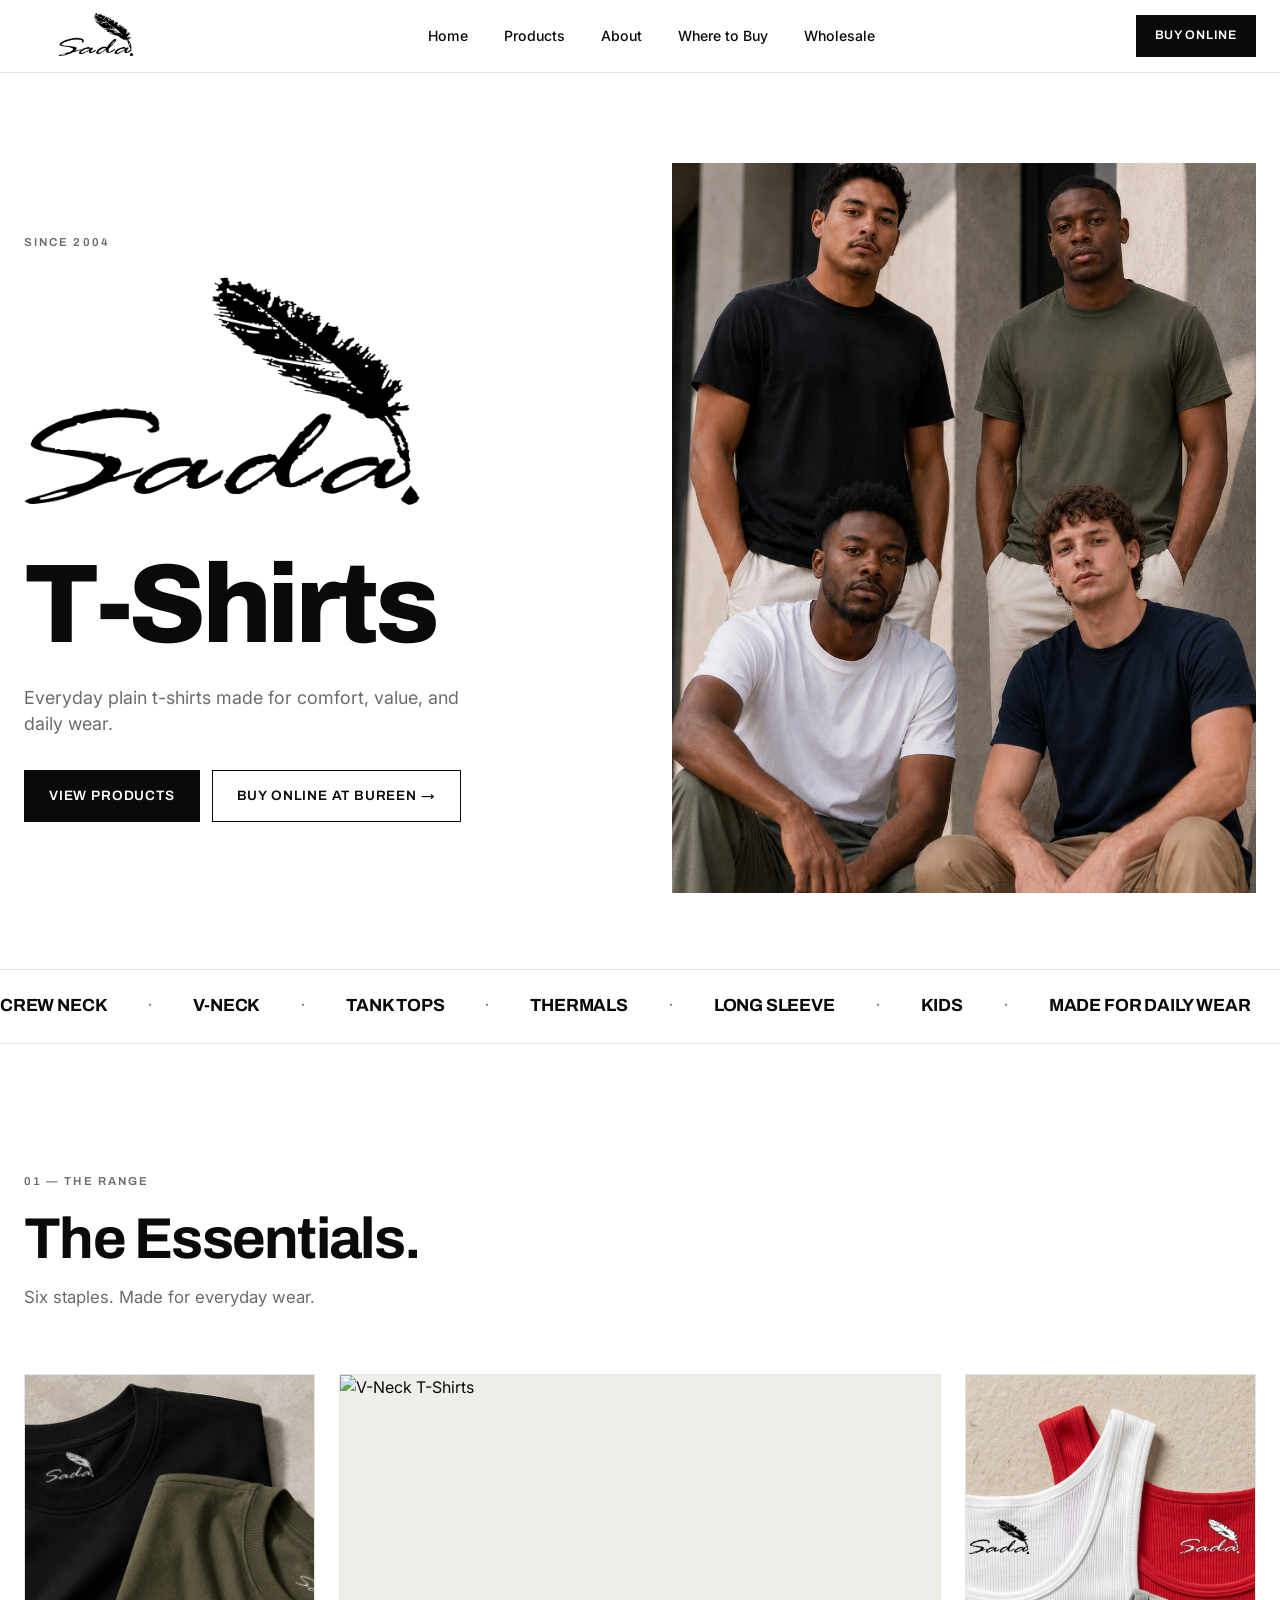
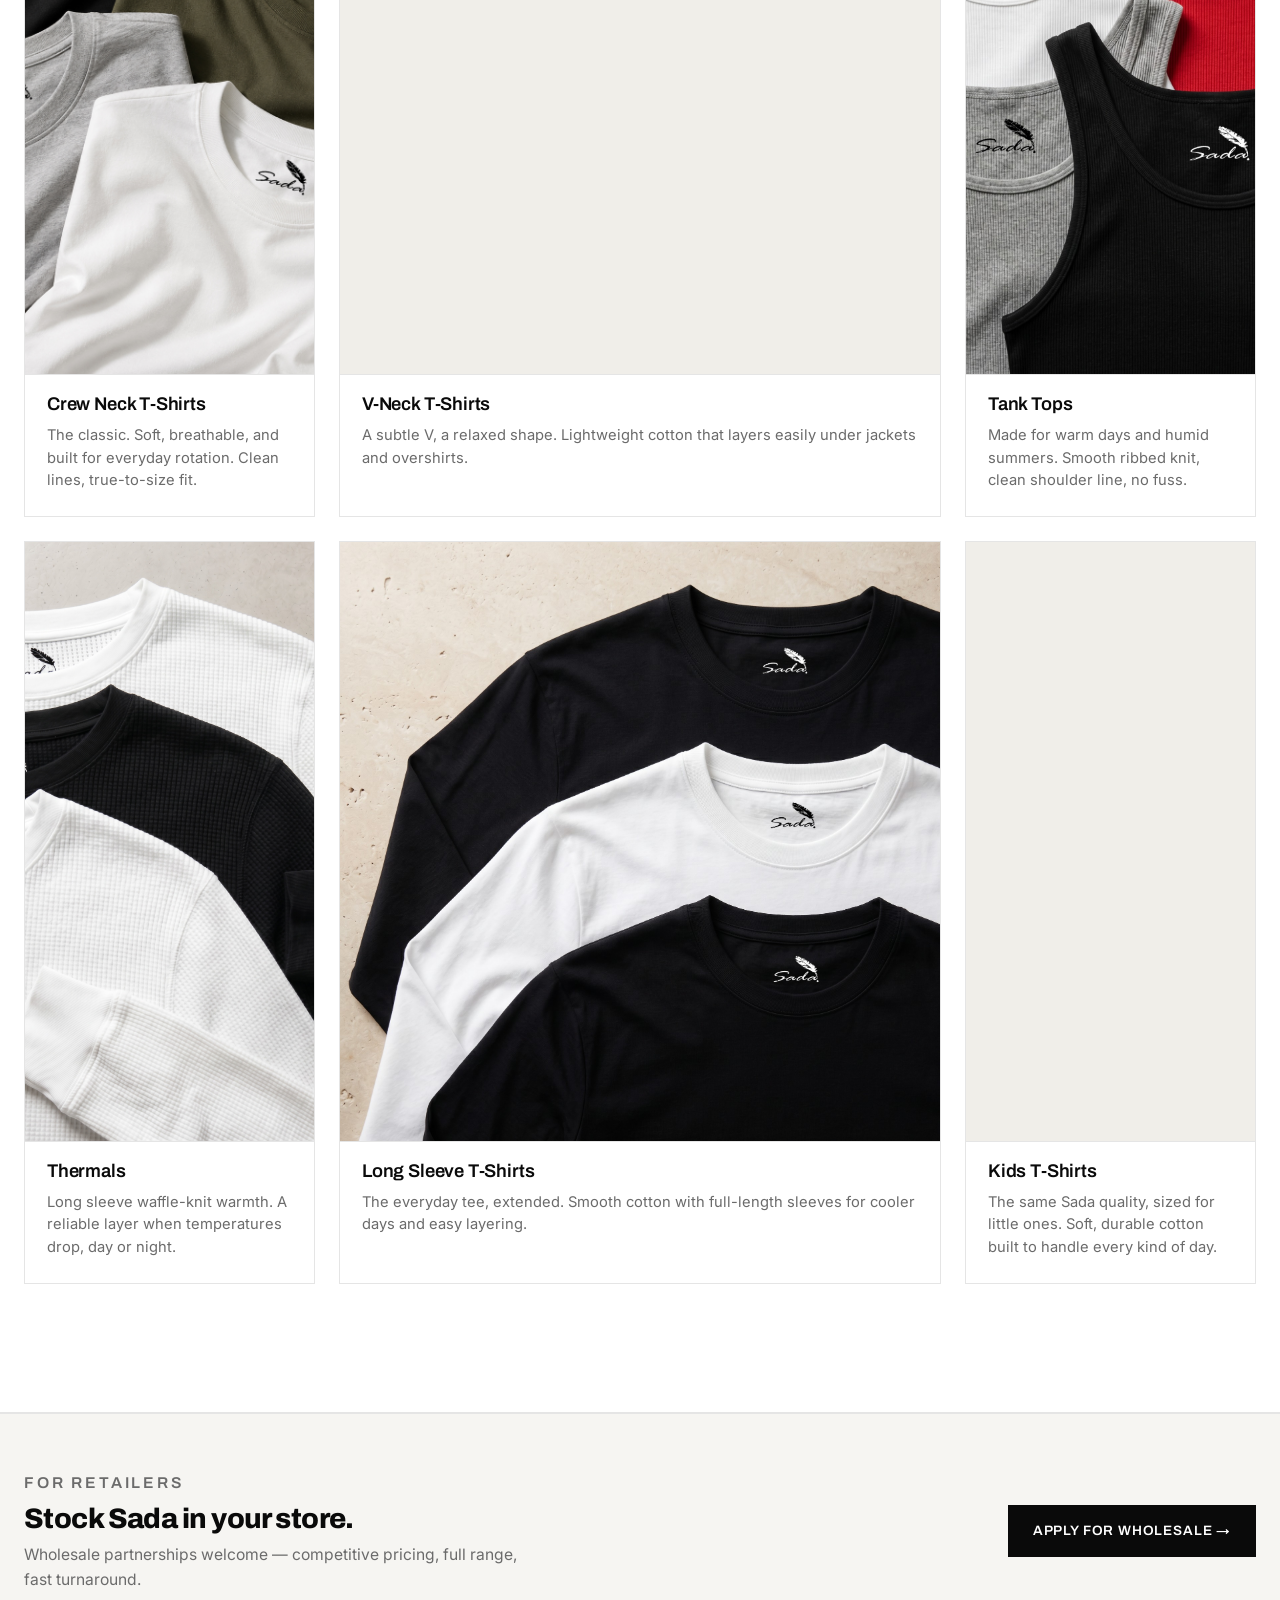
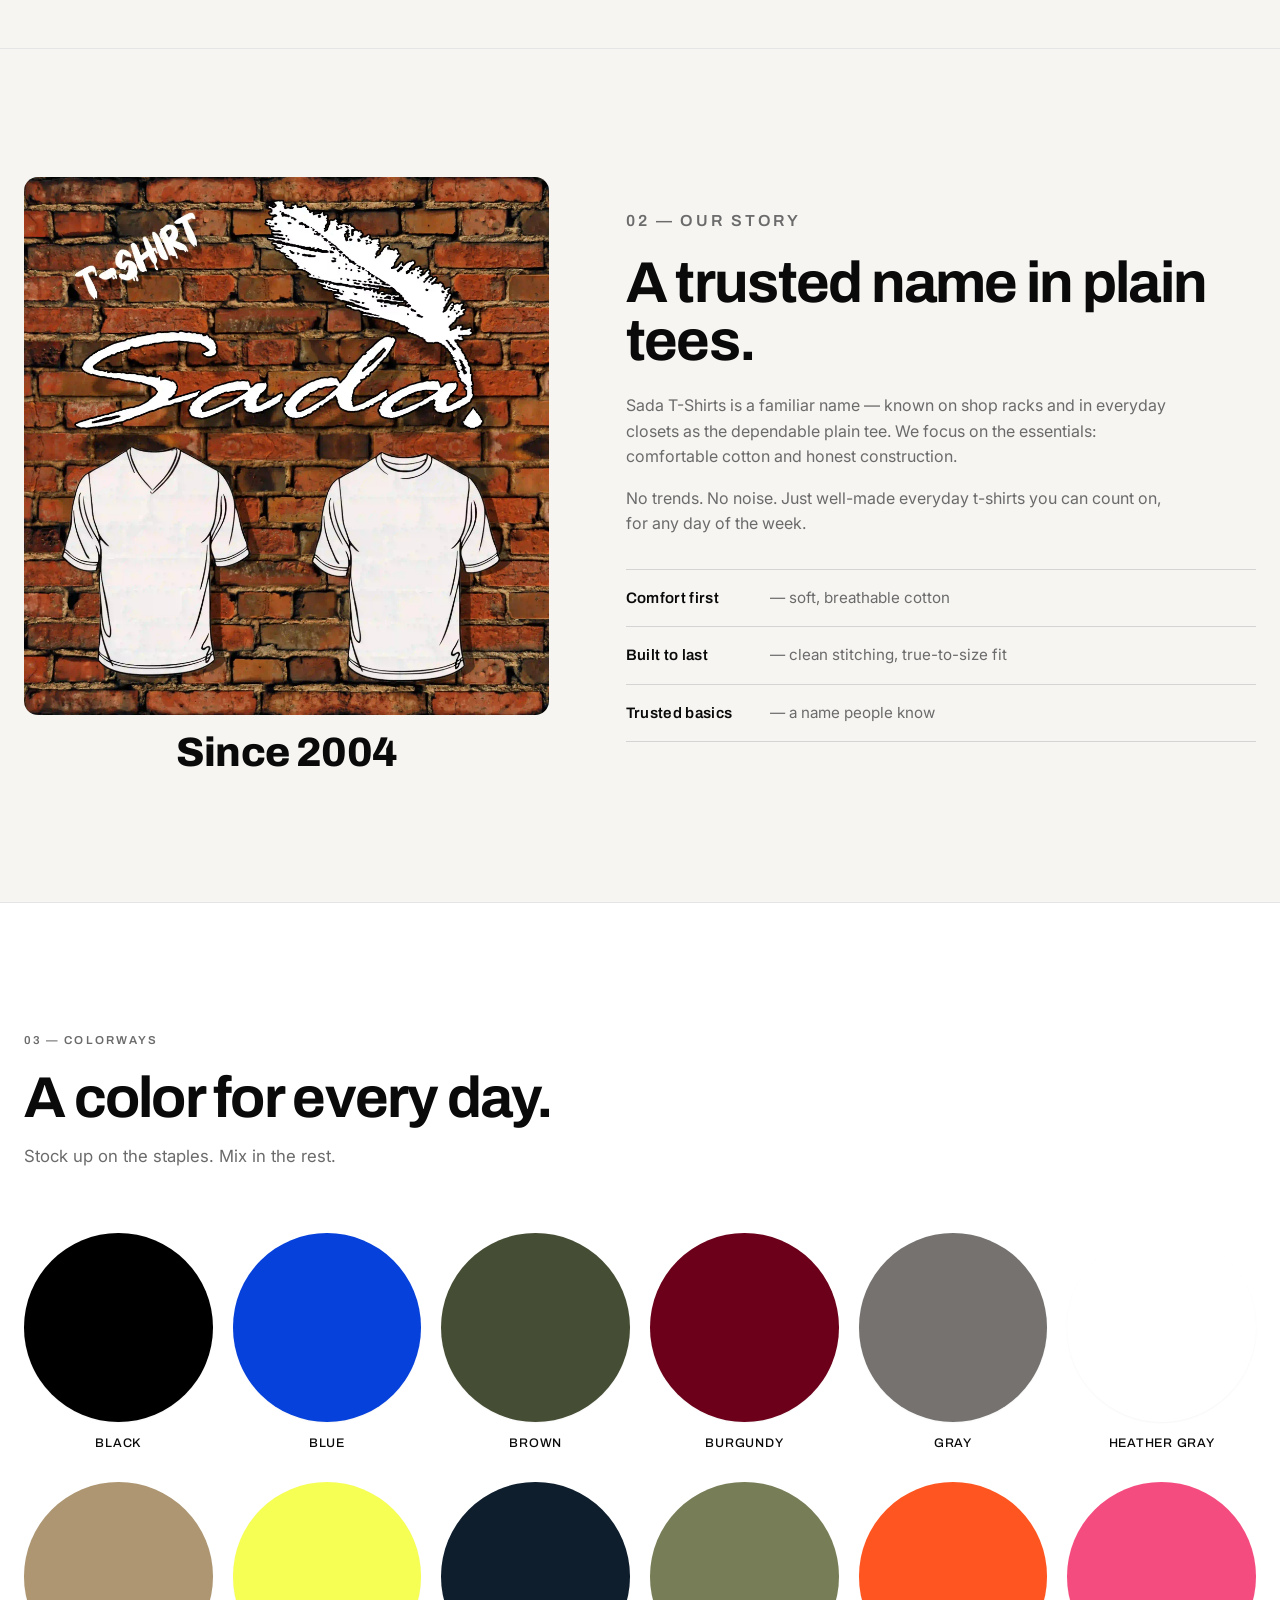
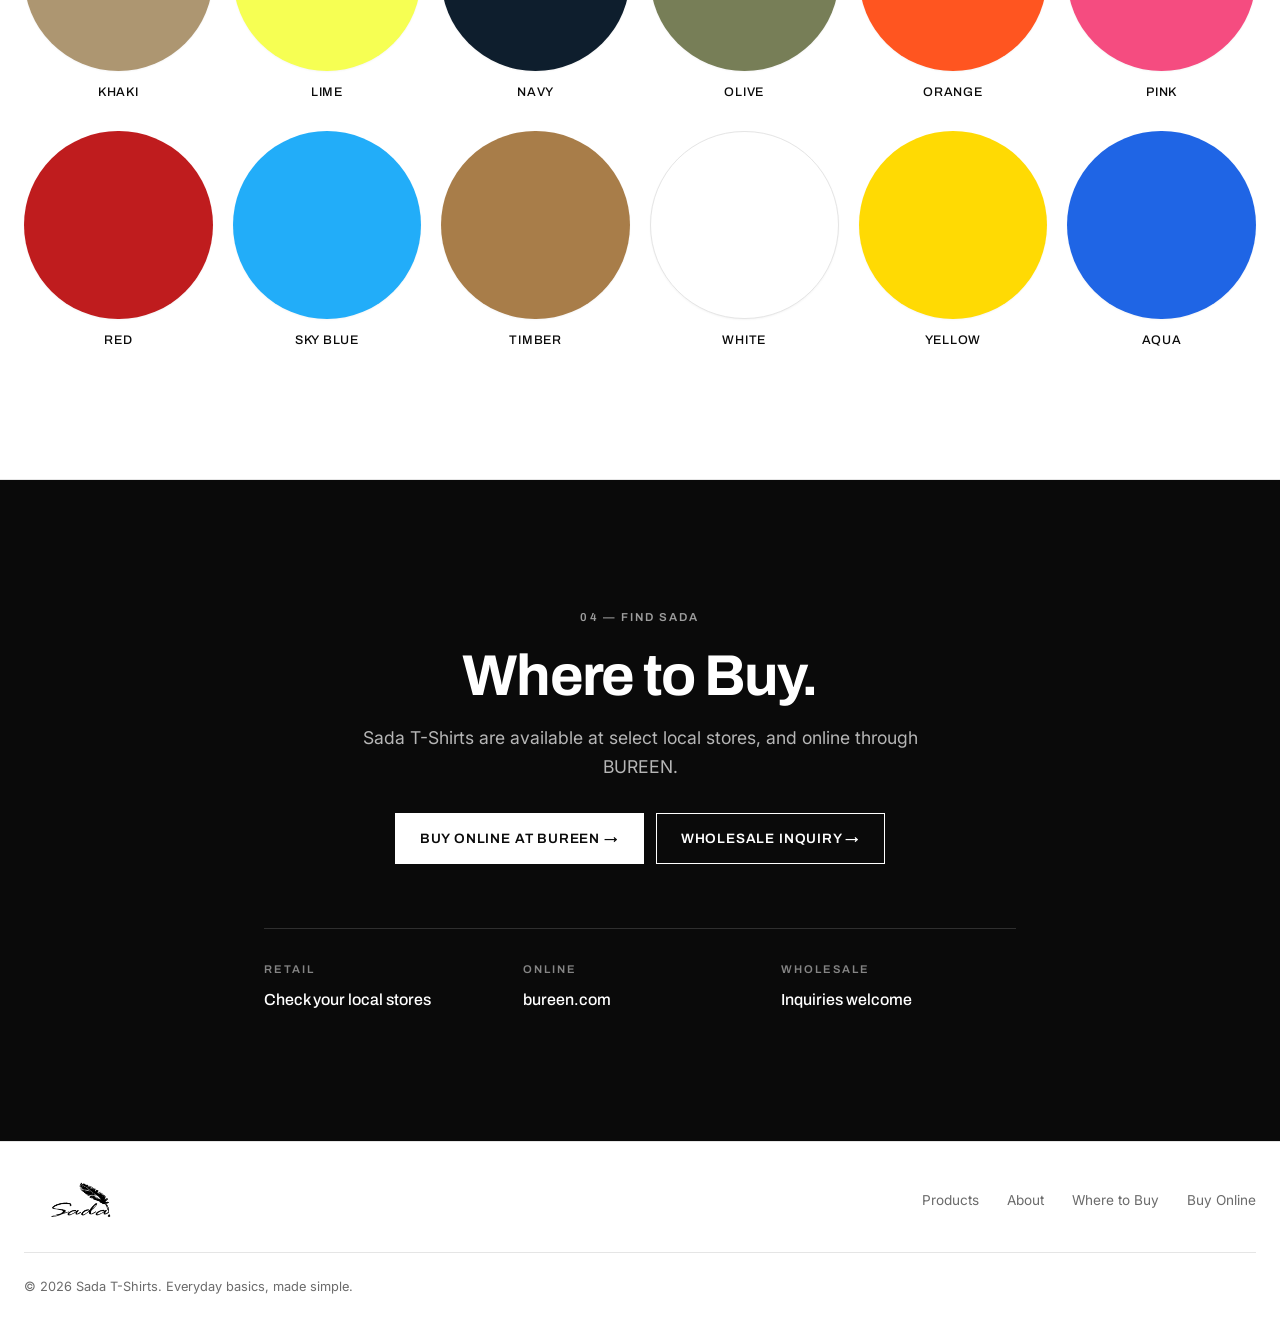
==== commit 536b56ce: "Update index.html" ====
--- a/index.html
+++ b/index.html
@@ -157,7 +157,7 @@
   <section class="section section-alt" id="about">
     <div class="container about-grid">
       <div class="about-image">
-        <img src="images/about.jpg" alt="Sada T-Shirts" class="about-photo" loading="lazy" decoding="async" style="aspect-ratio:auto;height:auto;object-fit:contain;" />
+        <img src="images/about.jpg" alt="Sada T-Shirts" class="about-photo" loading="lazy" decoding="async" style="aspect-ratio:auto;height:auto;object-fit:contain;border-radius:14px;" />
         <p class="about-since">Since 2004</p>
       </div>
       <div class="about-copy">
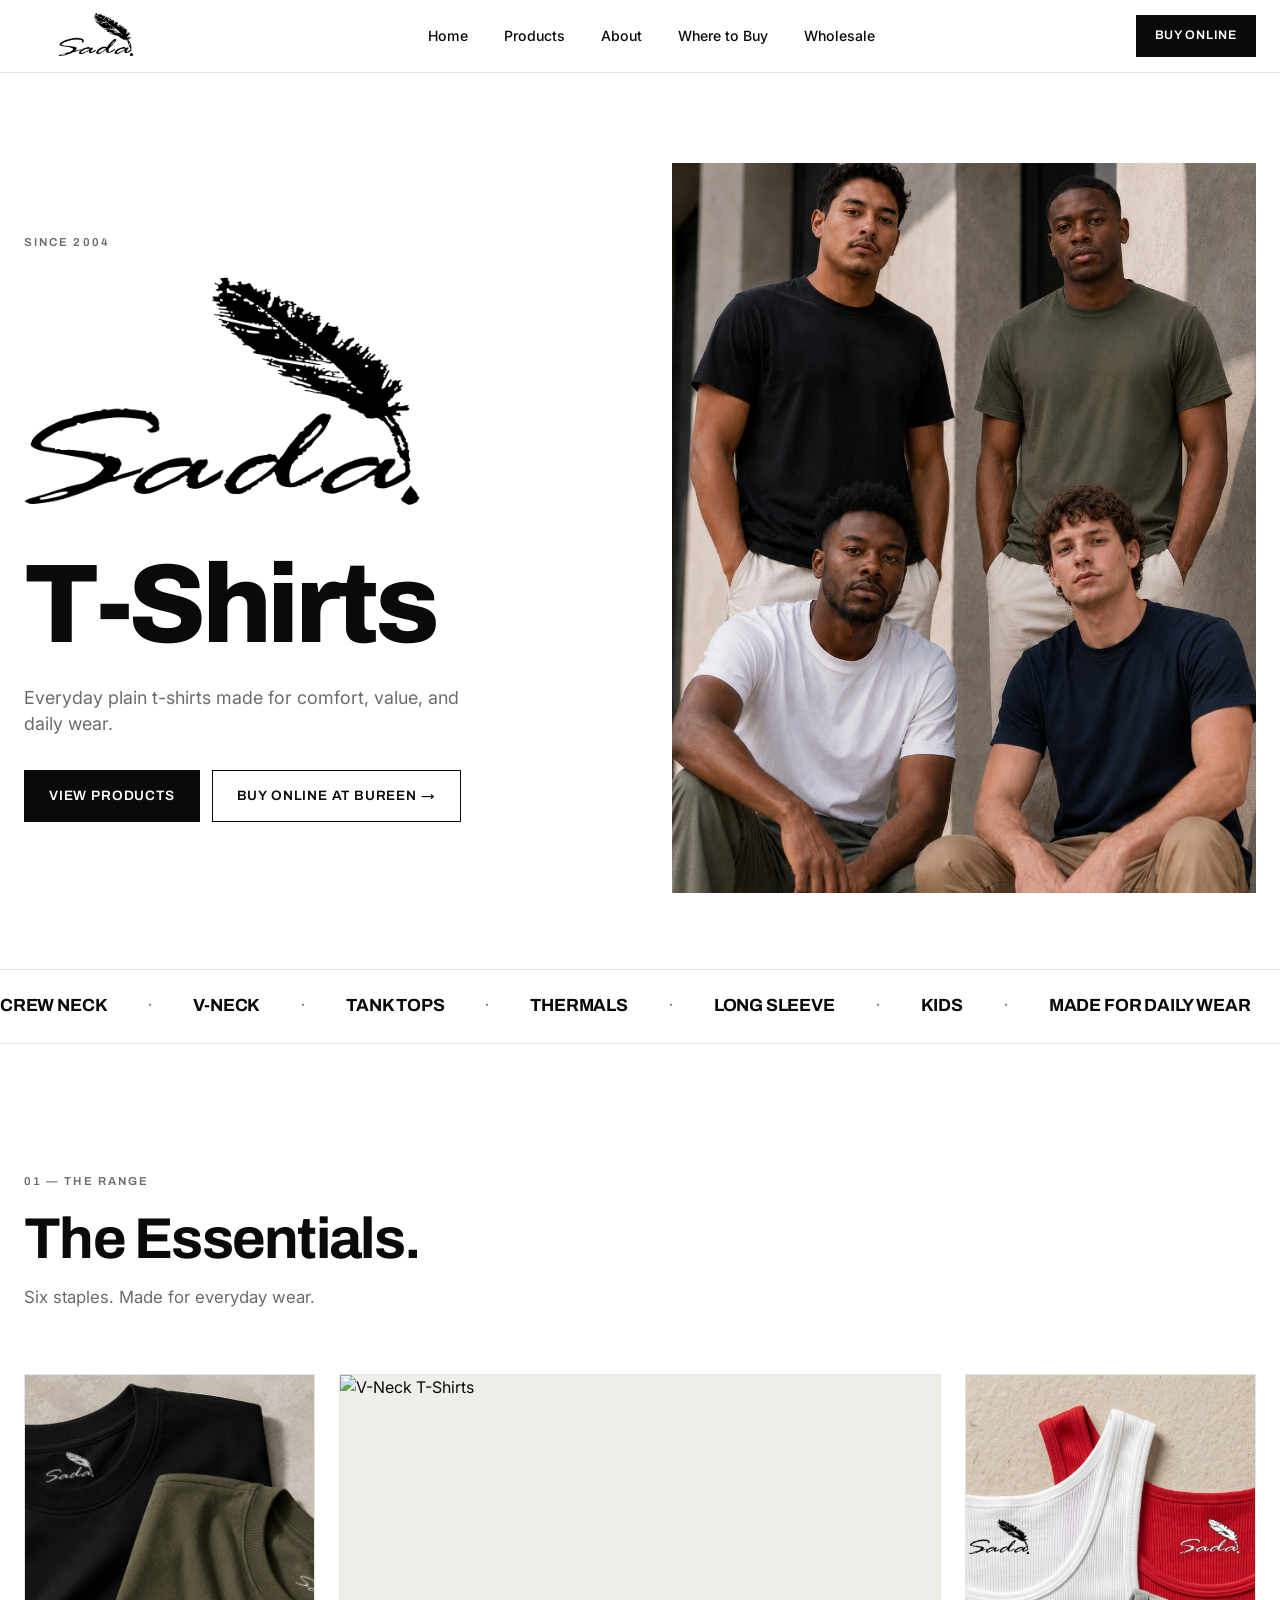
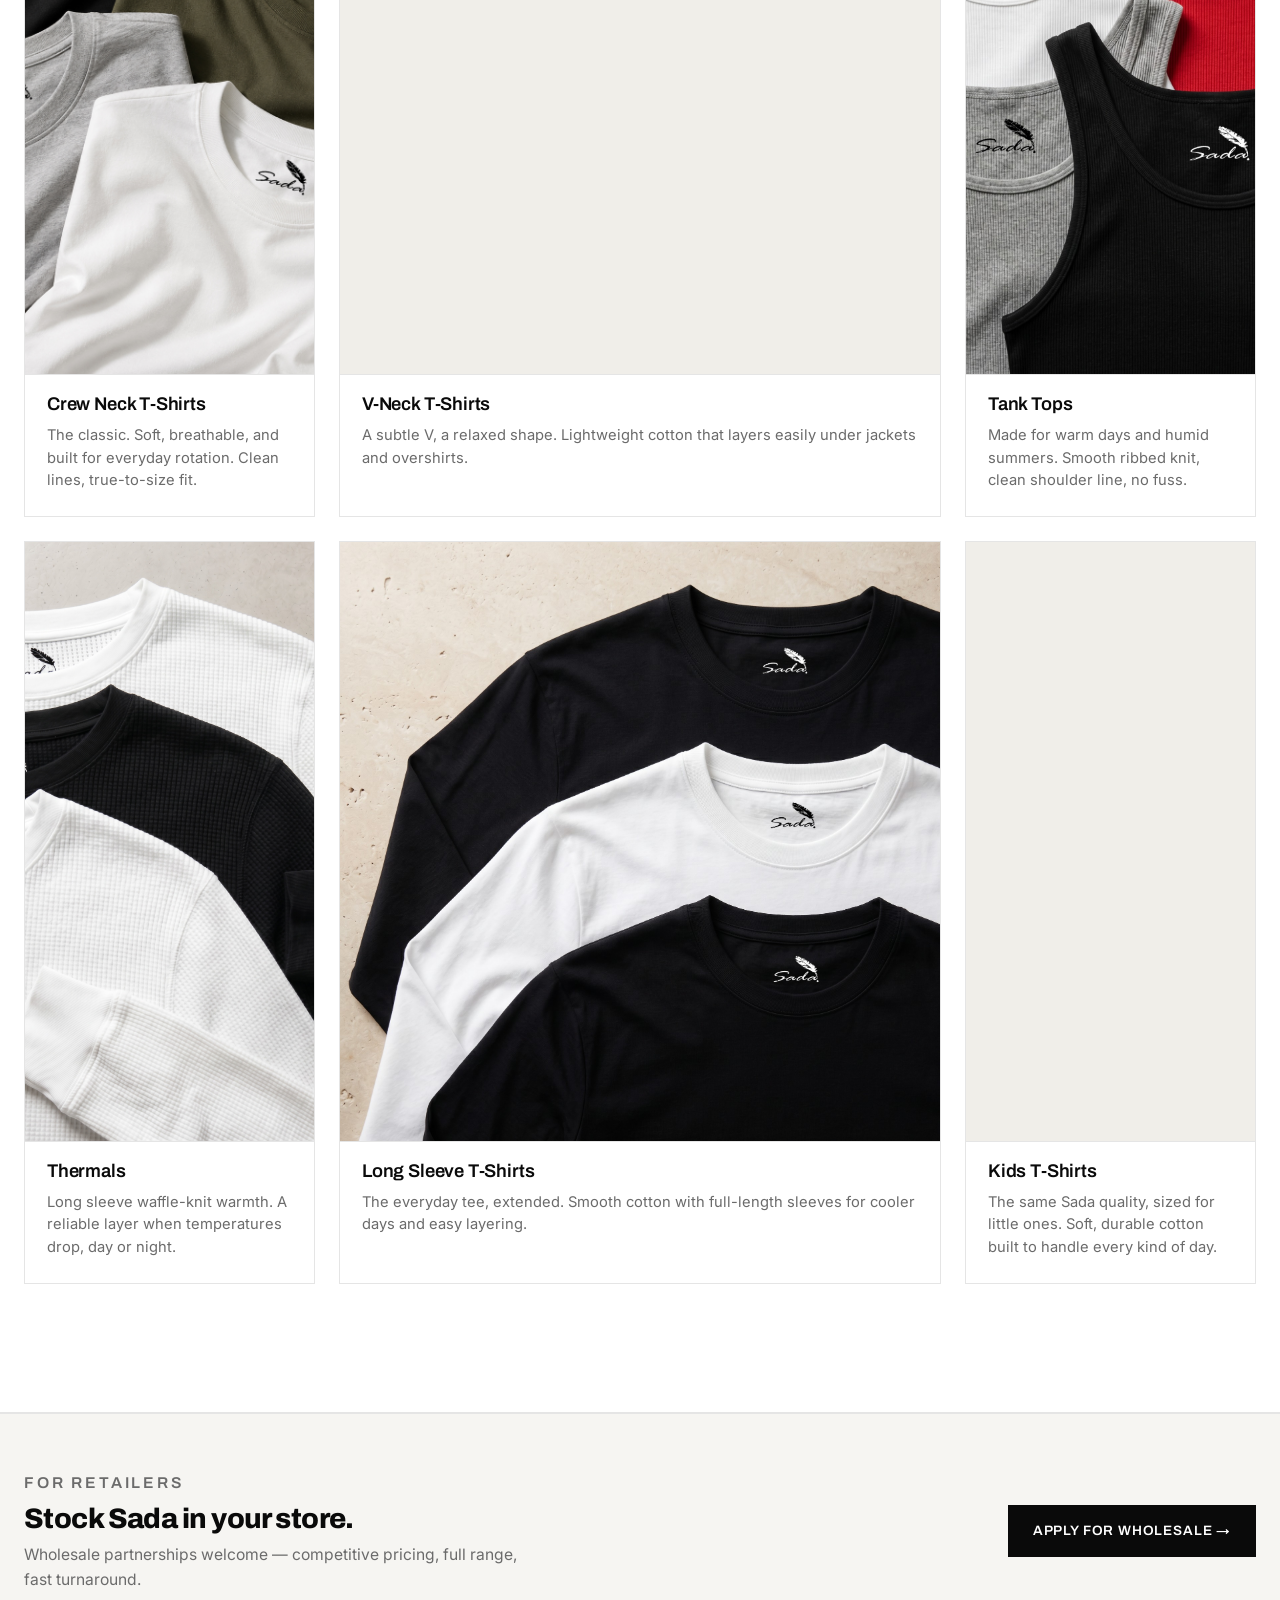
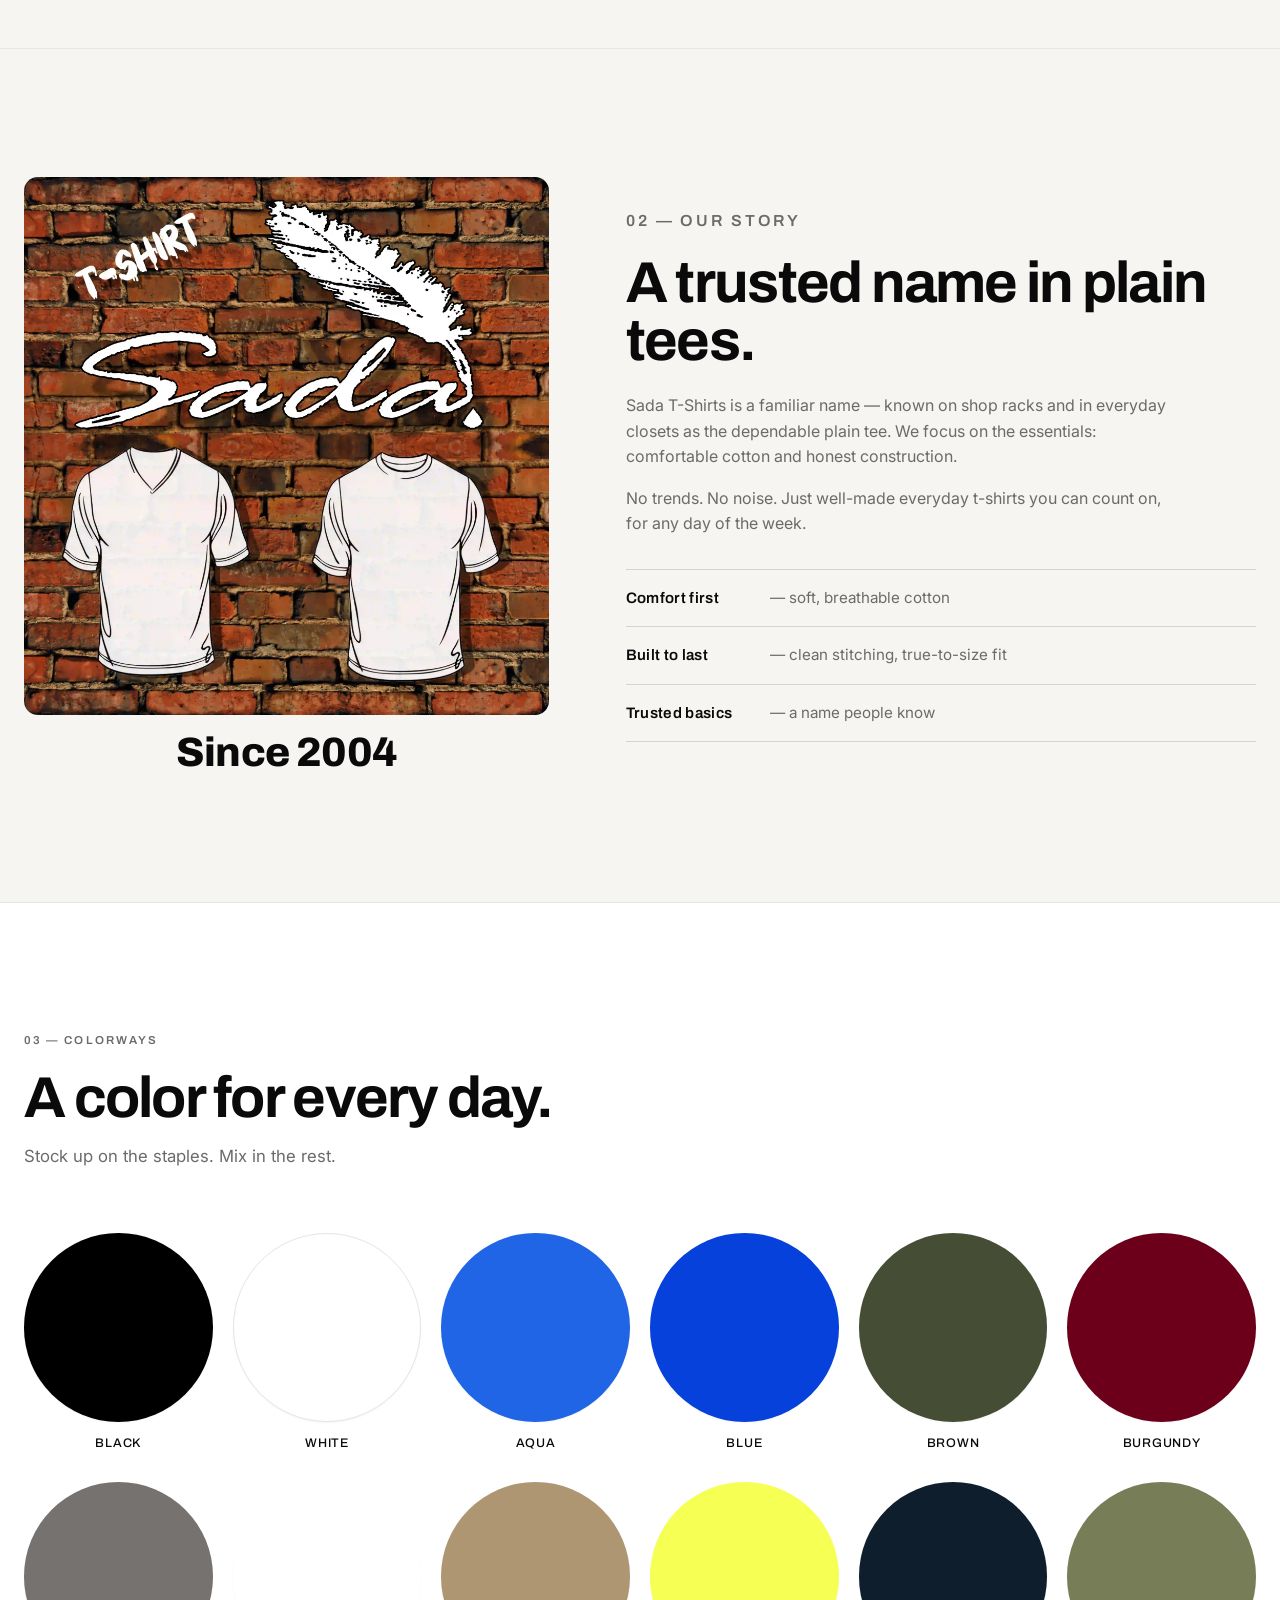
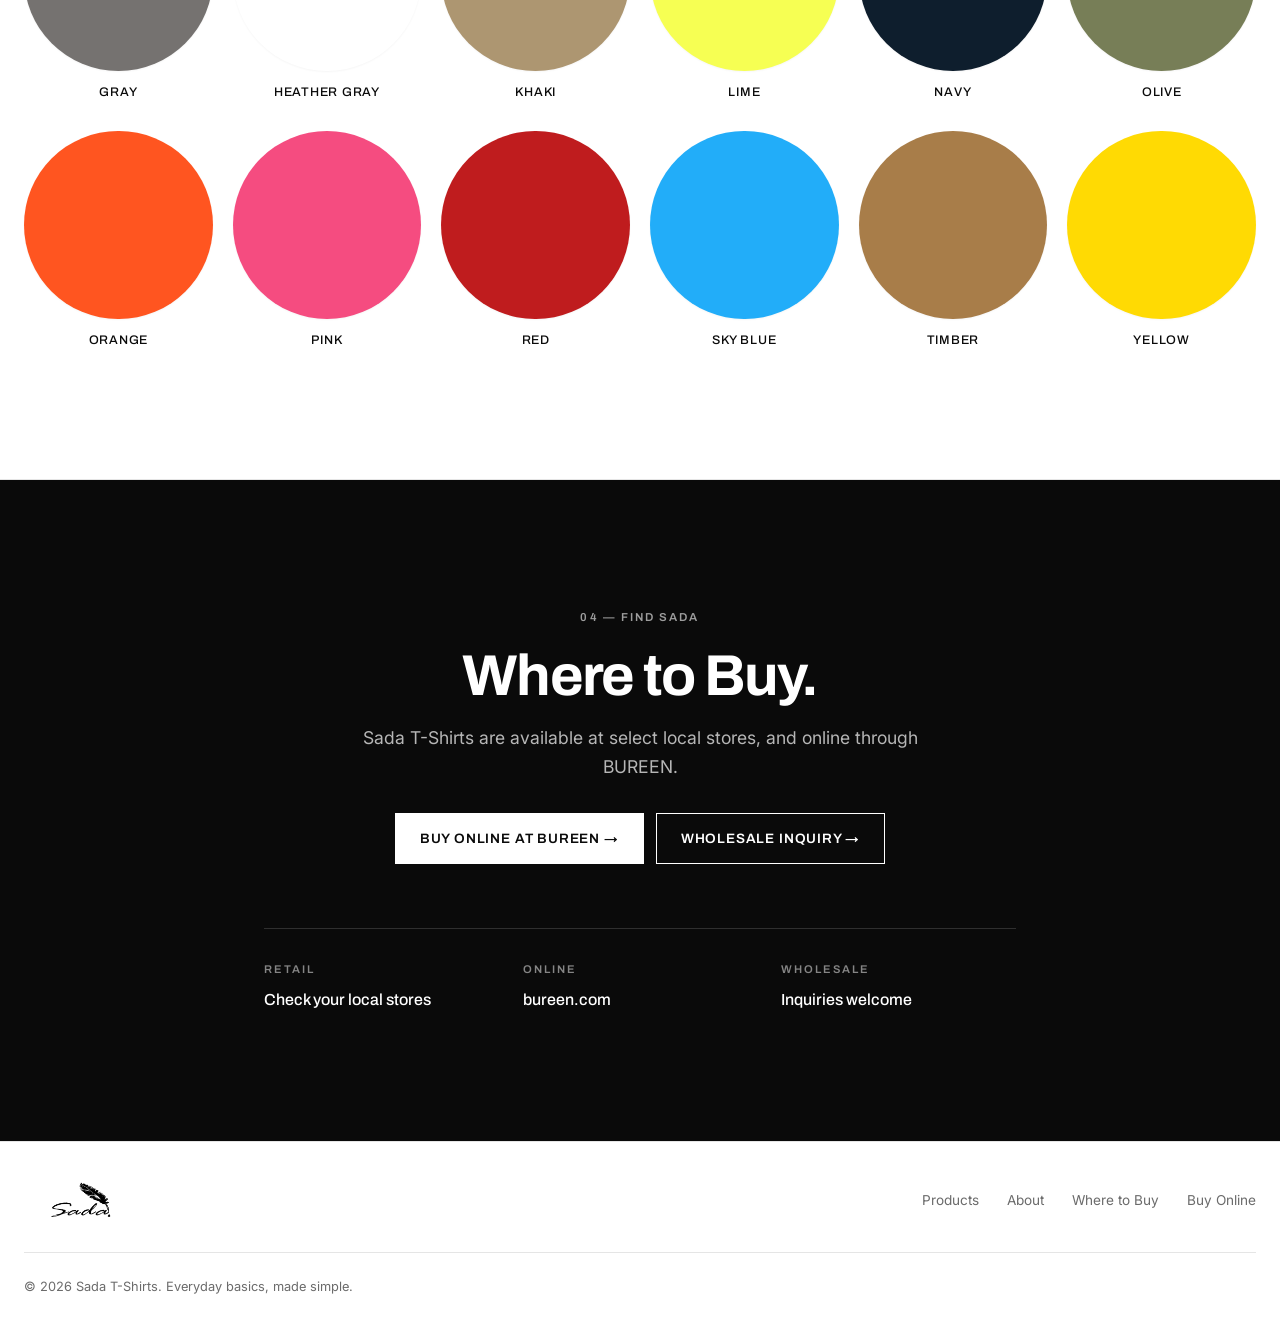
==== commit 4c1f3b7c: "Rename index (12).html to index.html" ====
--- a/index.html
+++ b/index.html
@@ -4,6 +4,15 @@
   <meta charset="UTF-8" />
   <meta name="viewport" content="width=device-width, initial-scale=1.0" />
   <title>Sada T-Shirts — Everyday Basics</title>
+  <!-- Favicons -->
+<link rel="icon" type="image/x-icon" href="/favicon.ico">
+<link rel="icon" type="image/png" sizes="16x16" href="/favicon-16x16.png">
+<link rel="icon" type="image/png" sizes="32x32" href="/favicon-32x32.png">
+<link rel="icon" type="image/png" sizes="48x48" href="/favicon-48x48.png">
+<link rel="apple-touch-icon" sizes="180x180" href="/apple-touch-icon.png">
+<link rel="icon" type="image/png" sizes="192x192" href="/android-chrome-192x192.png">
+<link rel="icon" type="image/png" sizes="512x512" href="/android-chrome-512x512.png">
+<link rel="manifest" href="/site.webmanifest">
   <meta name="description" content="Sada T-Shirts. Everyday plain t-shirts made for comfort, value, and daily wear." />
   <link rel="preconnect" href="https://fonts.googleapis.com">
   <link rel="preconnect" href="https://fonts.gstatic.com" crossorigin>
@@ -185,10 +194,12 @@
 
       <div class="color-grid">
         <div class="color-card"><span class="swatch" style="background:#000000;"></span><p>Black</p></div>
+        <div class="color-card"><span class="swatch" style="background:#ffffff; border:1px solid #e5e5e5;"></span><p>White</p></div>
+        <div class="color-card"><span class="swatch" style="background:#1f65e5;"></span><p>Aqua</p></div>
         <div class="color-card"><span class="swatch" style="background:#0541da;"></span><p>Blue</p></div>
         <div class="color-card"><span class="swatch" style="background:#454e35;"></span><p>Brown</p></div>
         <div class="color-card"><span class="swatch" style="background:#6c001b;"></span><p>Burgundy</p></div>
-        <div class="color-card"><span class="swatch" style="background:#757270;"></span><p>gray</p></div>
+        <div class="color-card"><span class="swatch" style="background:#757270;"></span><p>Gray</p></div>
         <div class="color-card">
           <span class="swatch swatch-photo" style="background-image:url('images/heather-gray.jpg');"></span>
           <p>Heather Gray</p>
@@ -202,9 +213,7 @@
         <div class="color-card"><span class="swatch" style="background:#bf1c1e;"></span><p>Red</p></div>
         <div class="color-card"><span class="swatch" style="background:#22adf9;"></span><p>Sky Blue</p></div>
         <div class="color-card"><span class="swatch" style="background:#a87d49;"></span><p>Timber</p></div>
-        <div class="color-card"><span class="swatch" style="background:#ffffff; border:1px solid #e5e5e5;"></span><p>White</p></div>
         <div class="color-card"><span class="swatch" style="background:#ffda03;"></span><p>Yellow</p></div>
-        <div class="color-card"><span class="swatch" style="background:#1f65e5;"></span><p>Aqua</p></div>
       </div>
     </div>
   </section>
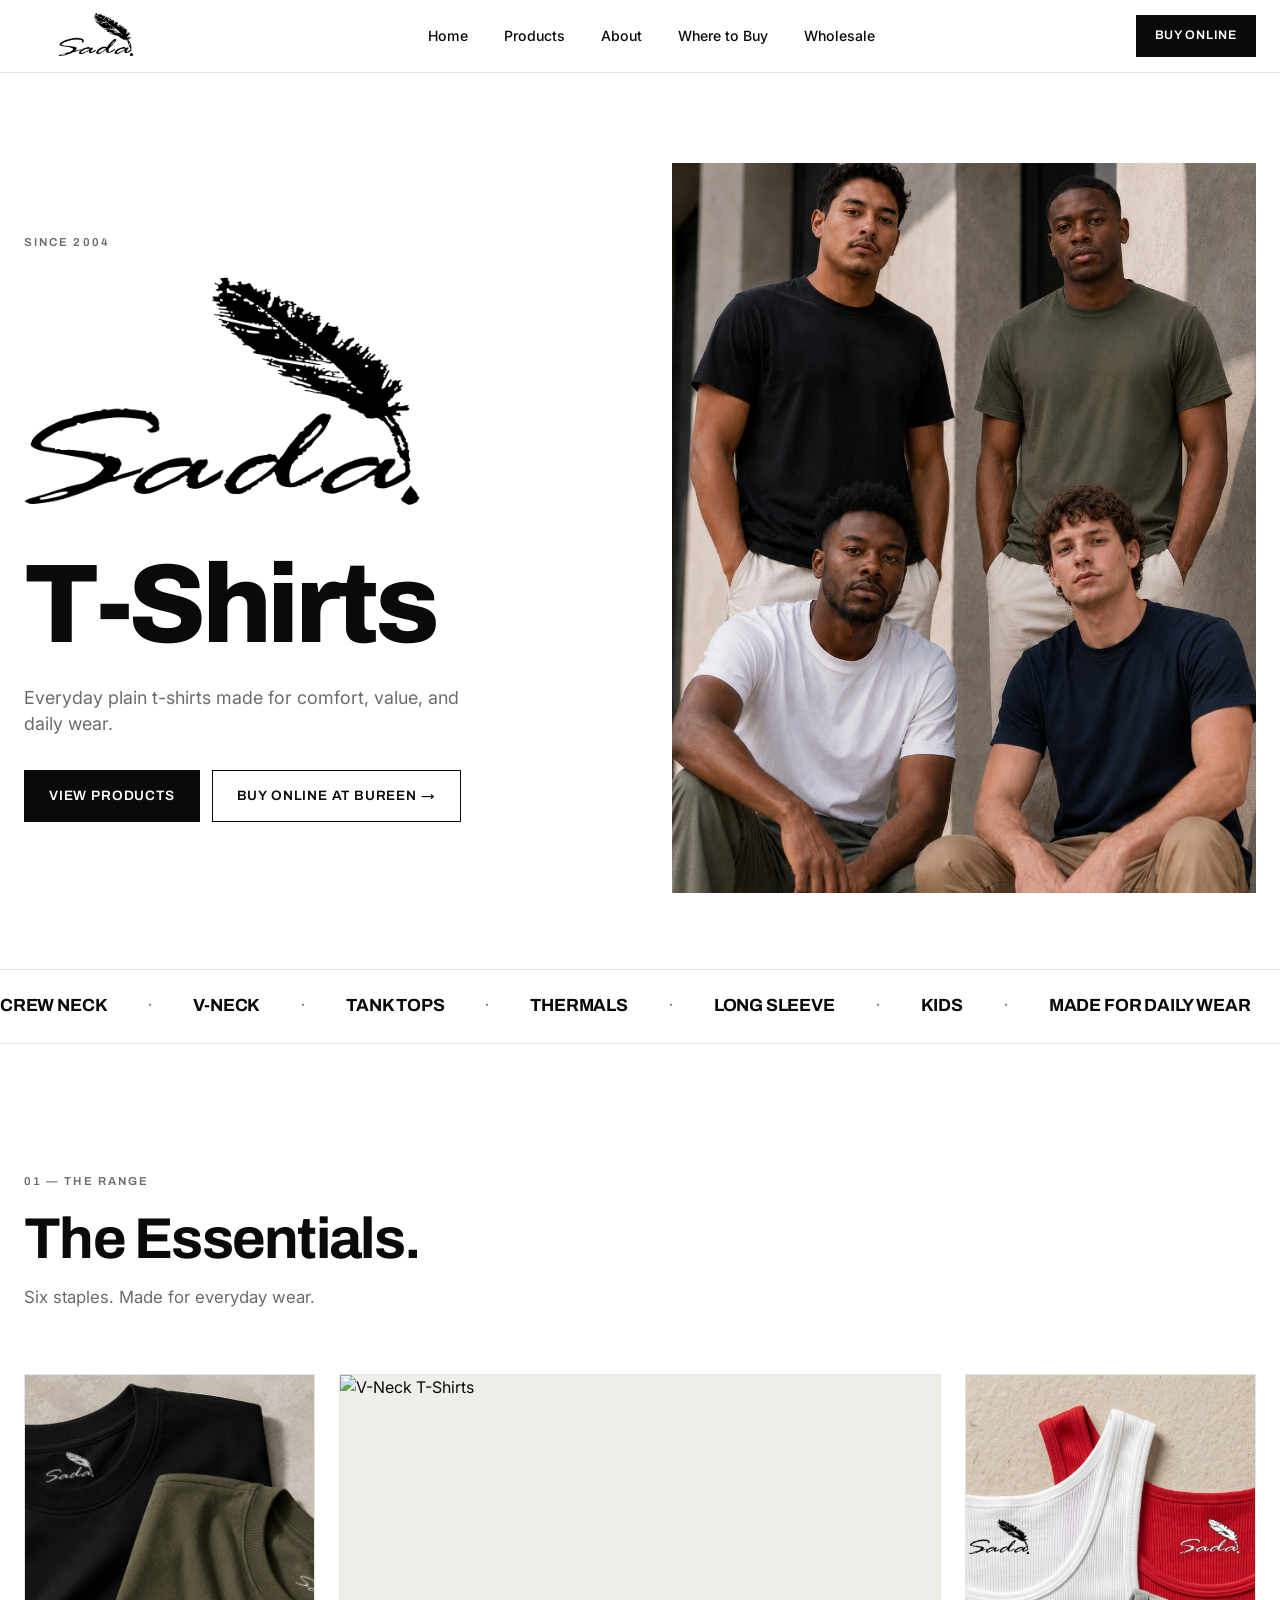
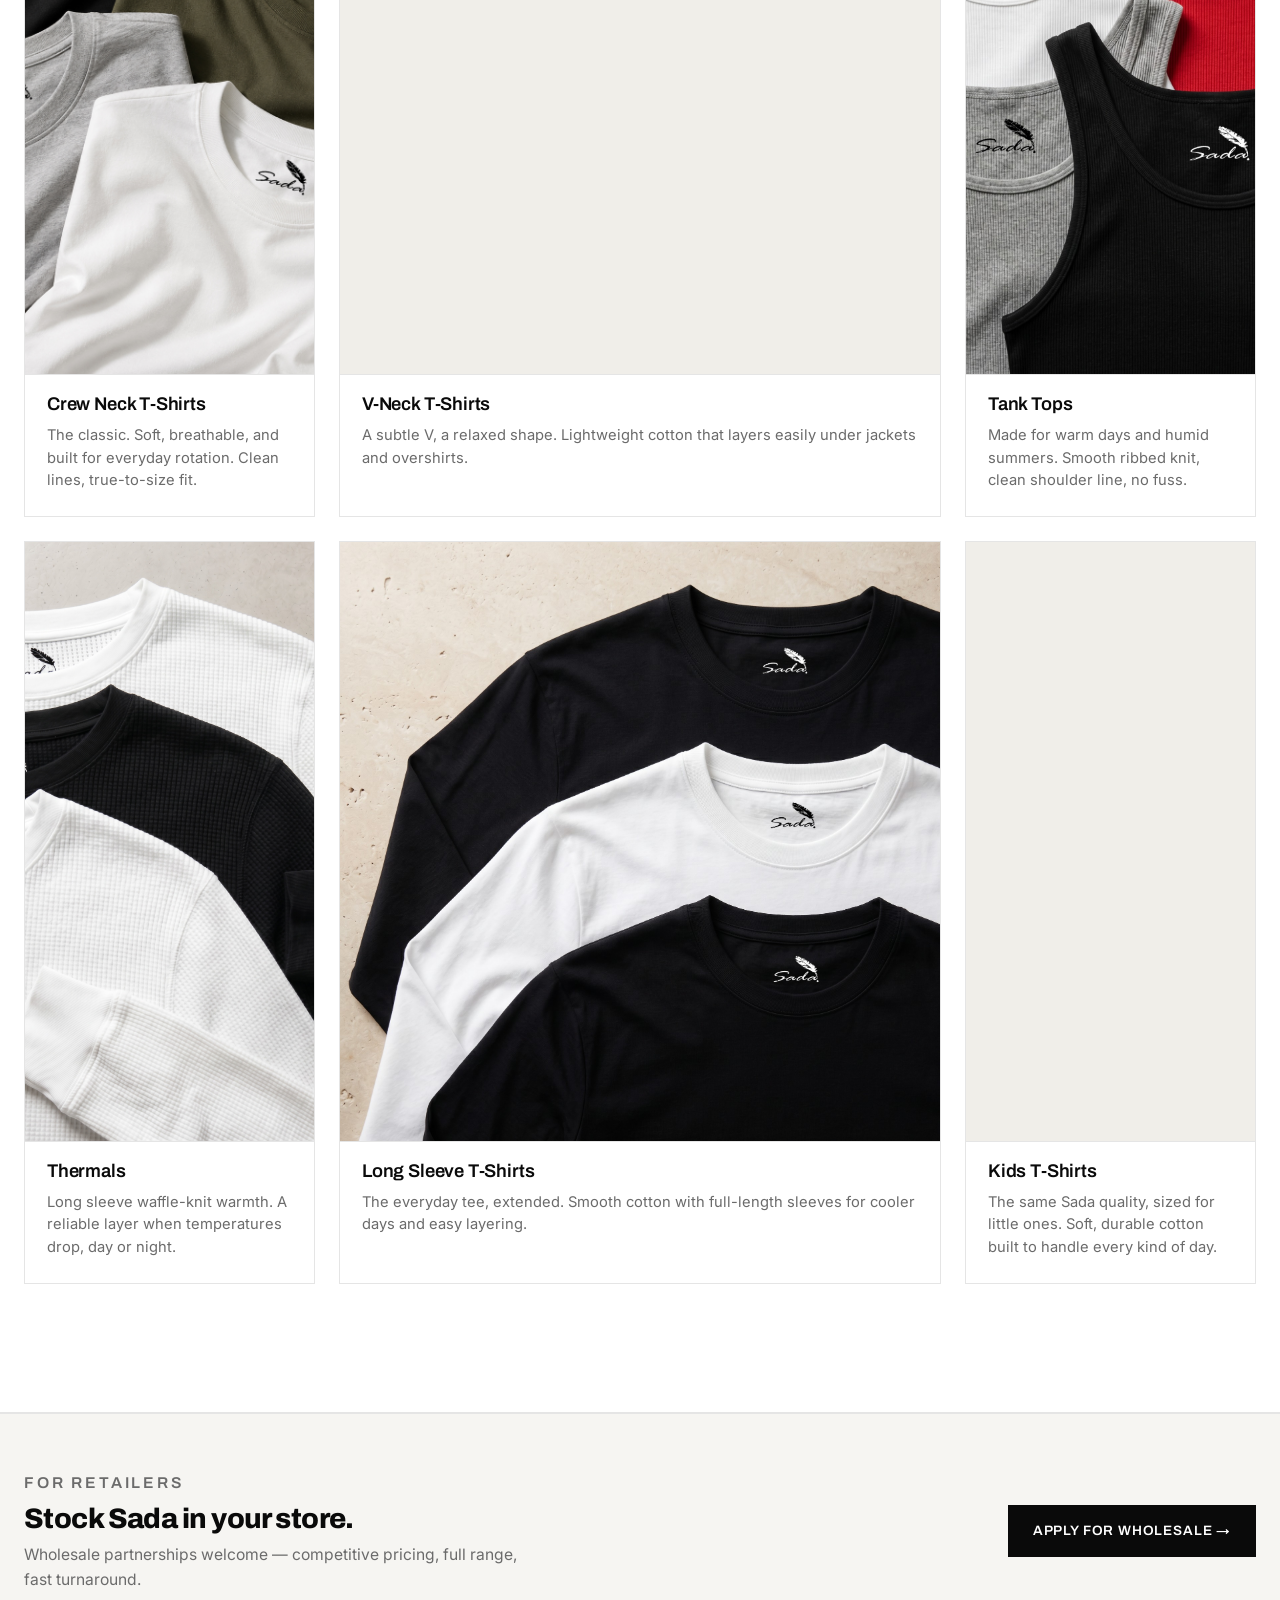
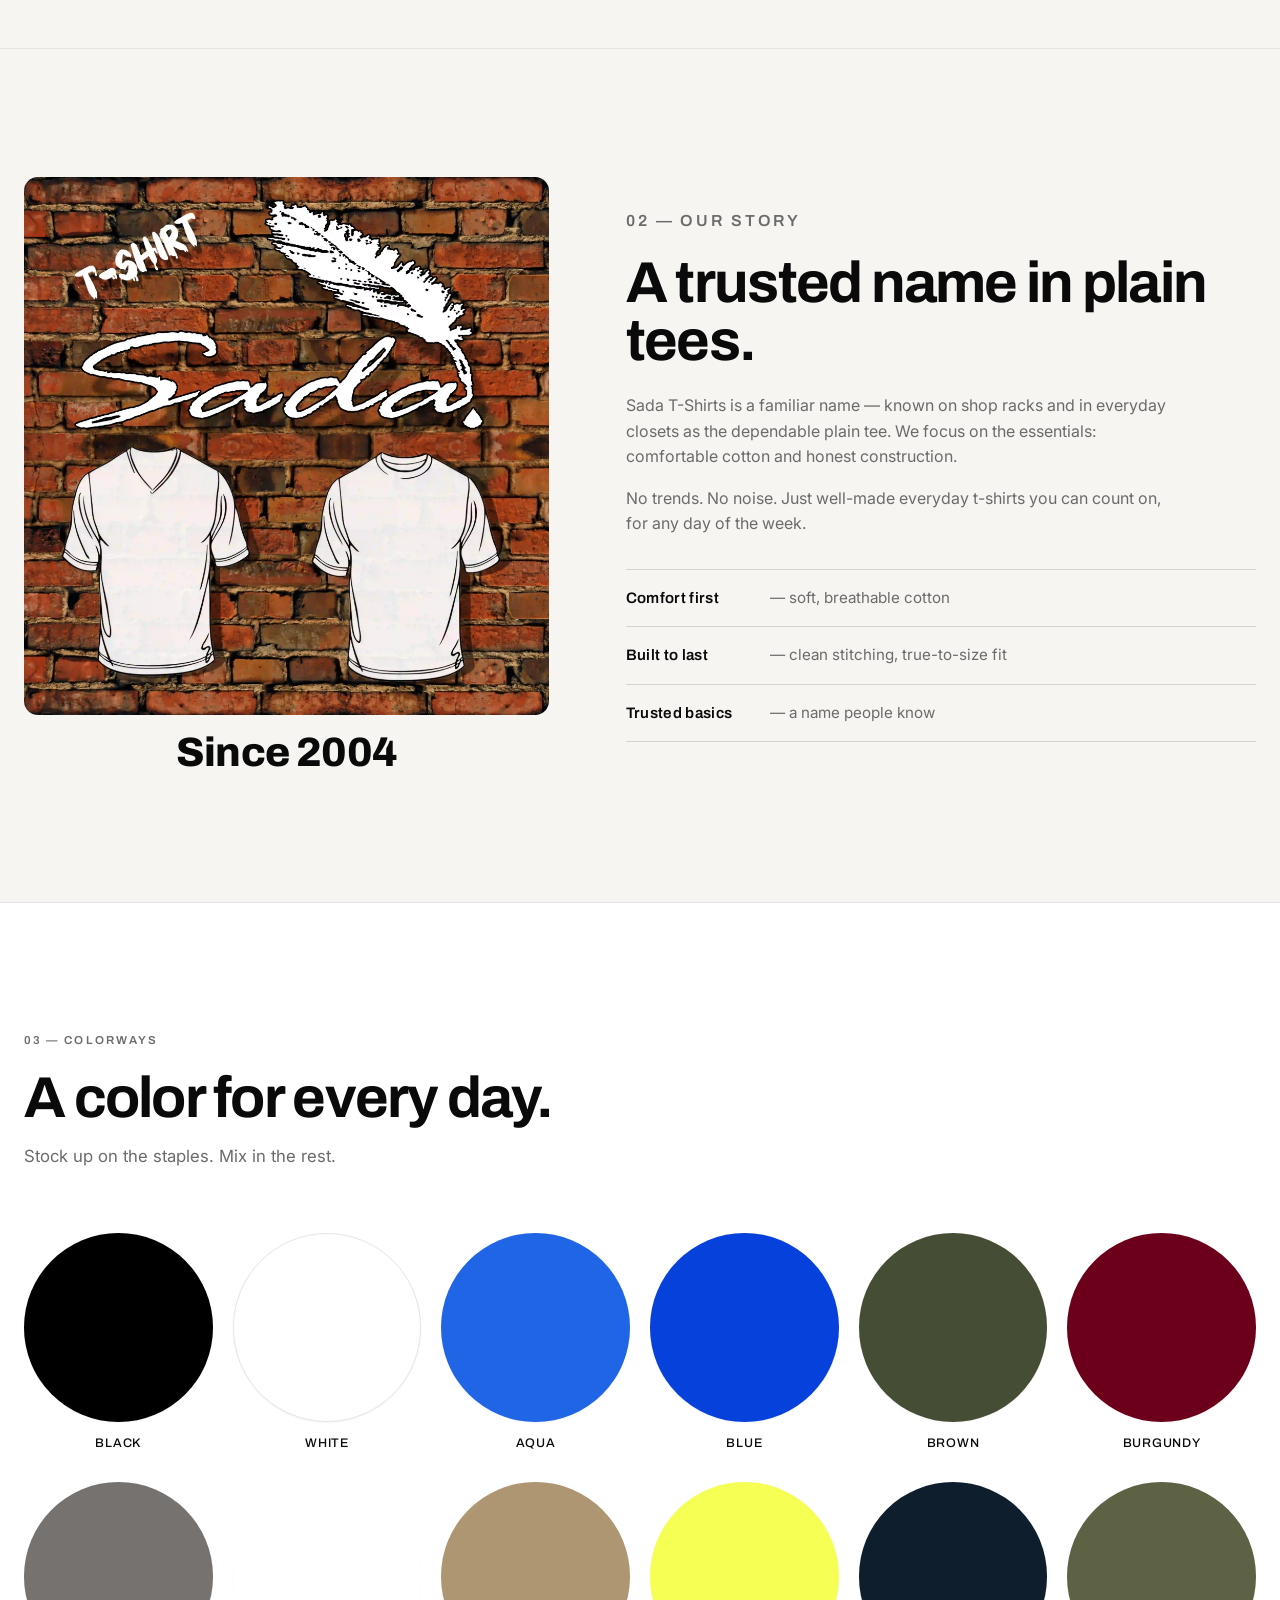
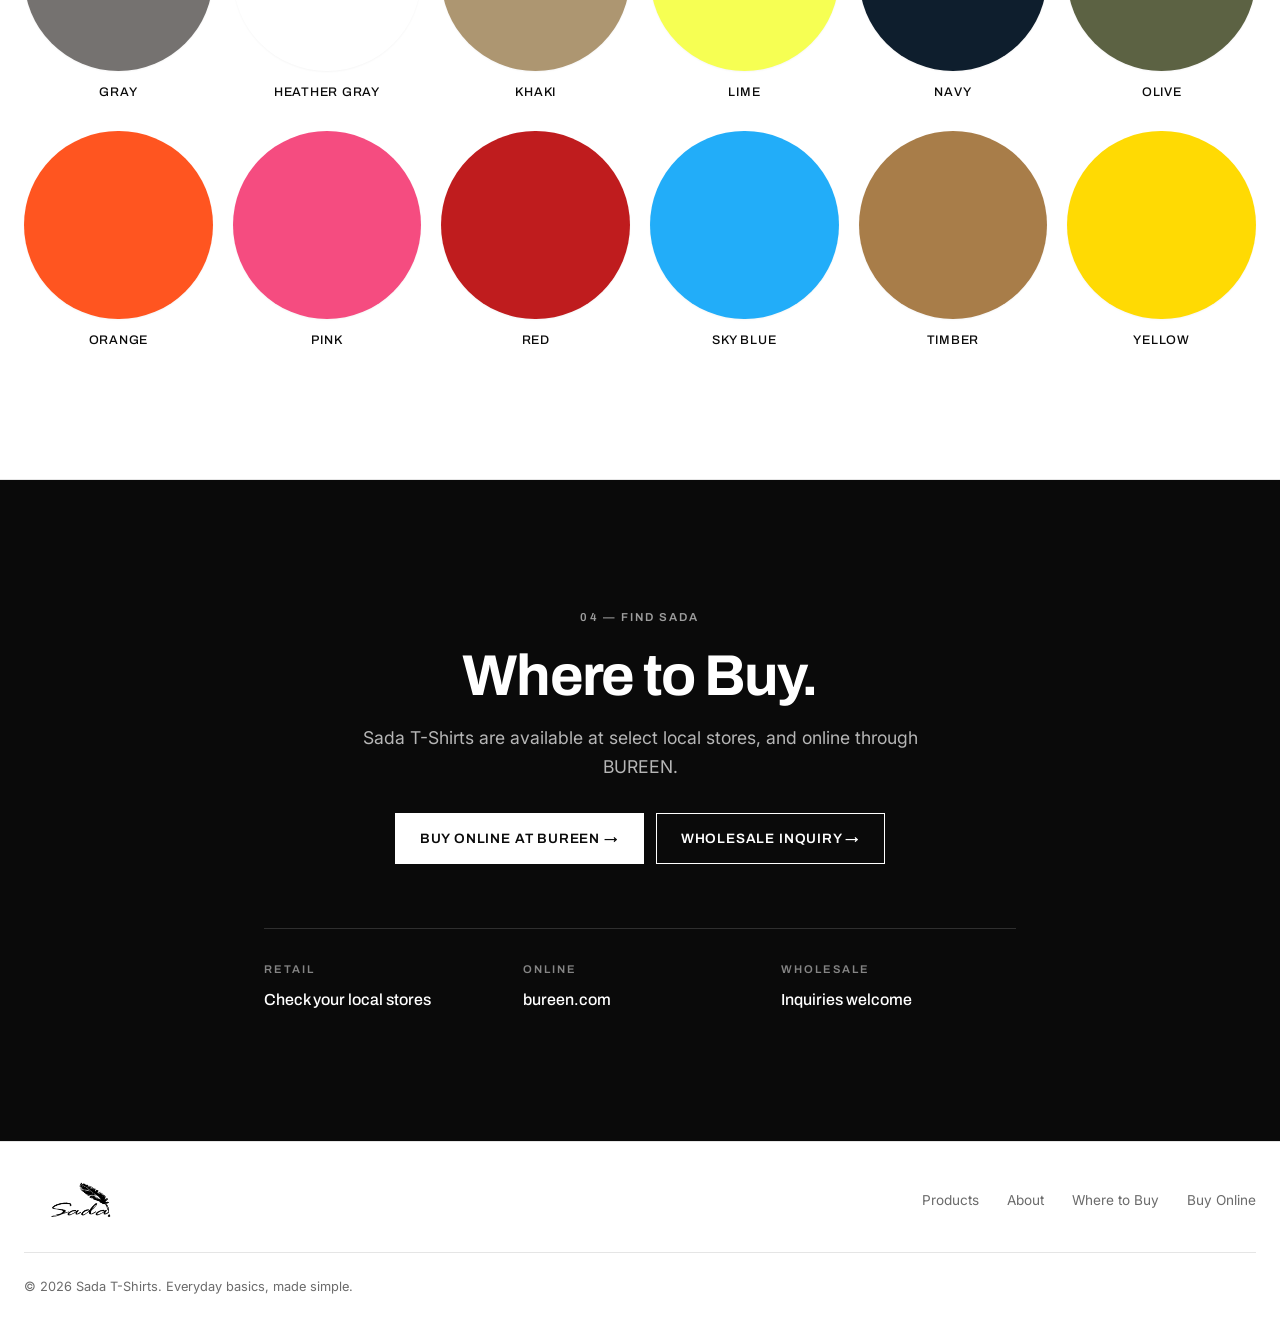
==== commit c4620a6b: "Rename index (13).html to index.html" ====
--- a/index.html
+++ b/index.html
@@ -207,7 +207,7 @@
         <div class="color-card"><span class="swatch" style="background:#ad9671;"></span><p>Khaki</p></div>
         <div class="color-card"><span class="swatch" style="background:#f6ff53;"></span><p>Lime</p></div>
         <div class="color-card"><span class="swatch" style="background:#0e1e2d;"></span><p>Navy</p></div>
-        <div class="color-card"><span class="swatch" style="background:#777e57;"></span><p>Olive</p></div>
+        <div class="color-card"><span class="swatch" style="background:#5c6243;"></span><p>Olive</p></div>
         <div class="color-card"><span class="swatch" style="background:#ff5520;"></span><p>Orange</p></div>
         <div class="color-card"><span class="swatch" style="background:#f54c80;"></span><p>Pink</p></div>
         <div class="color-card"><span class="swatch" style="background:#bf1c1e;"></span><p>Red</p></div>
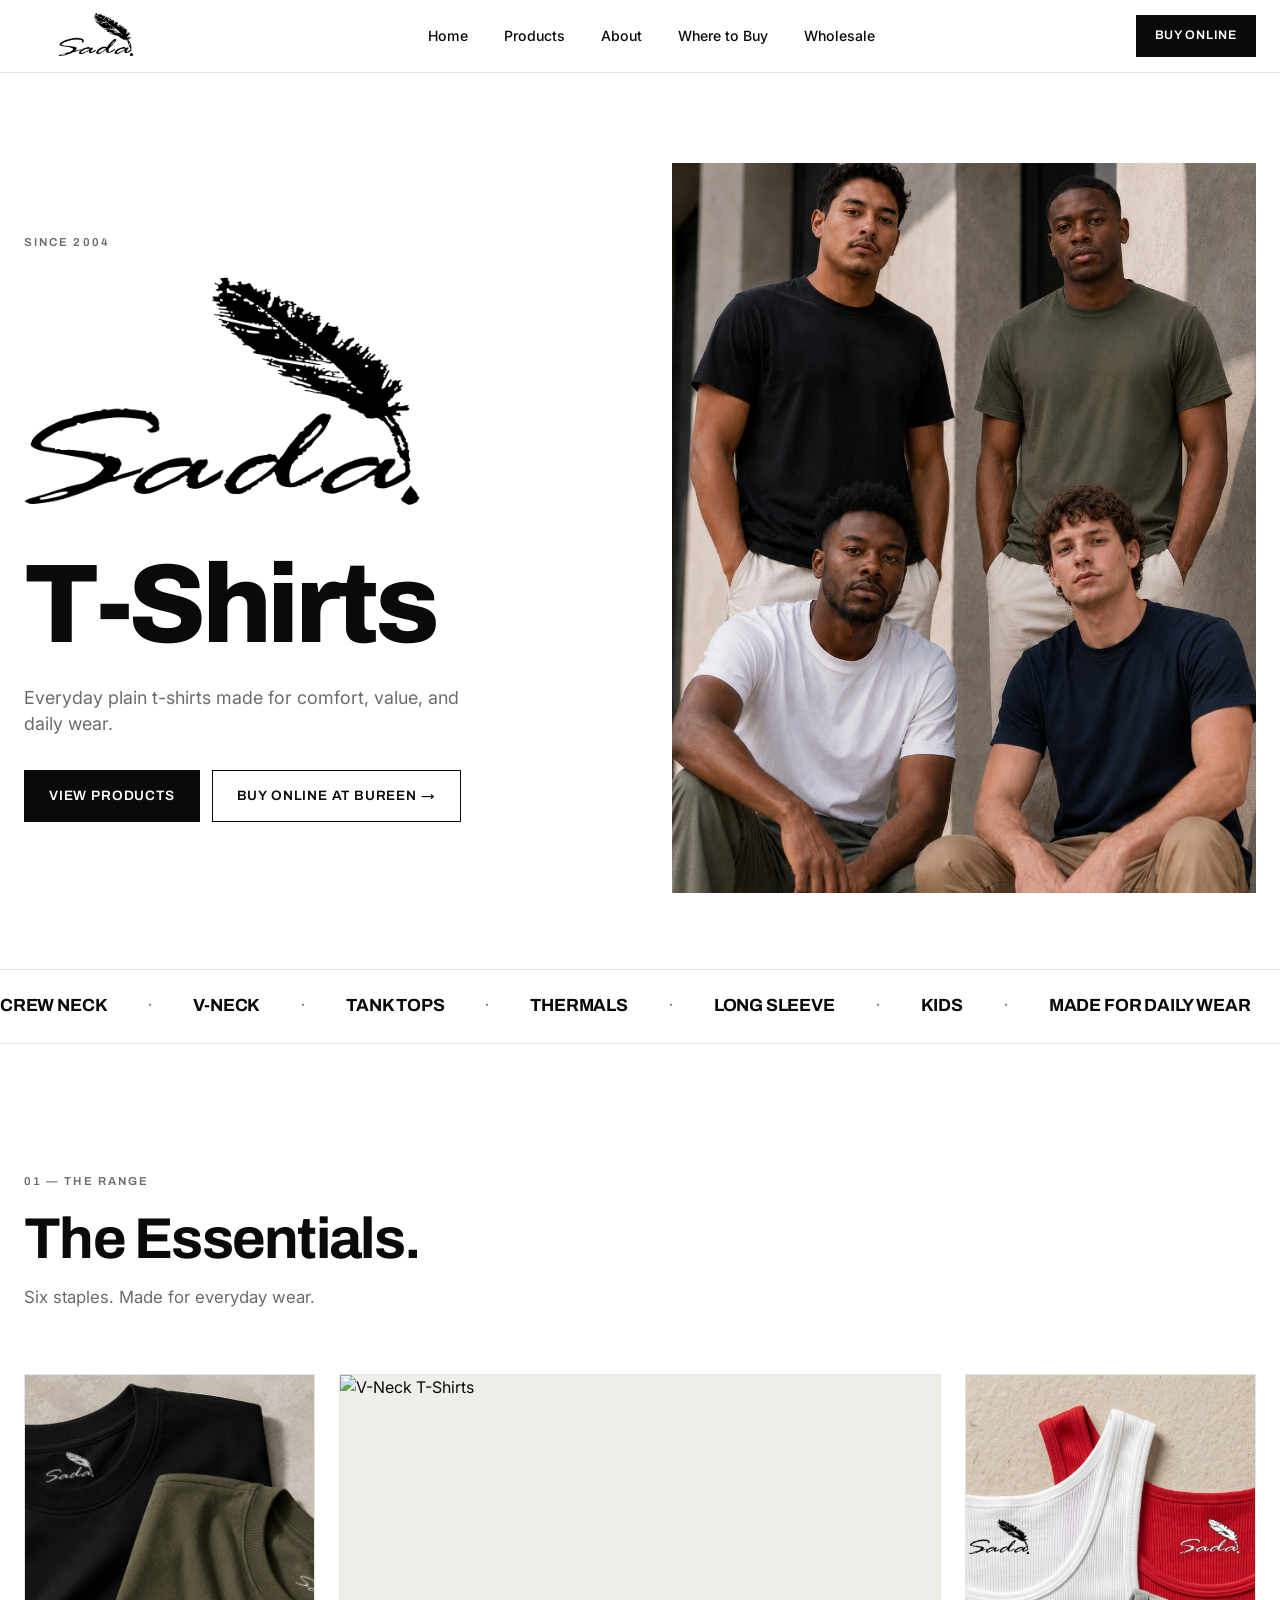
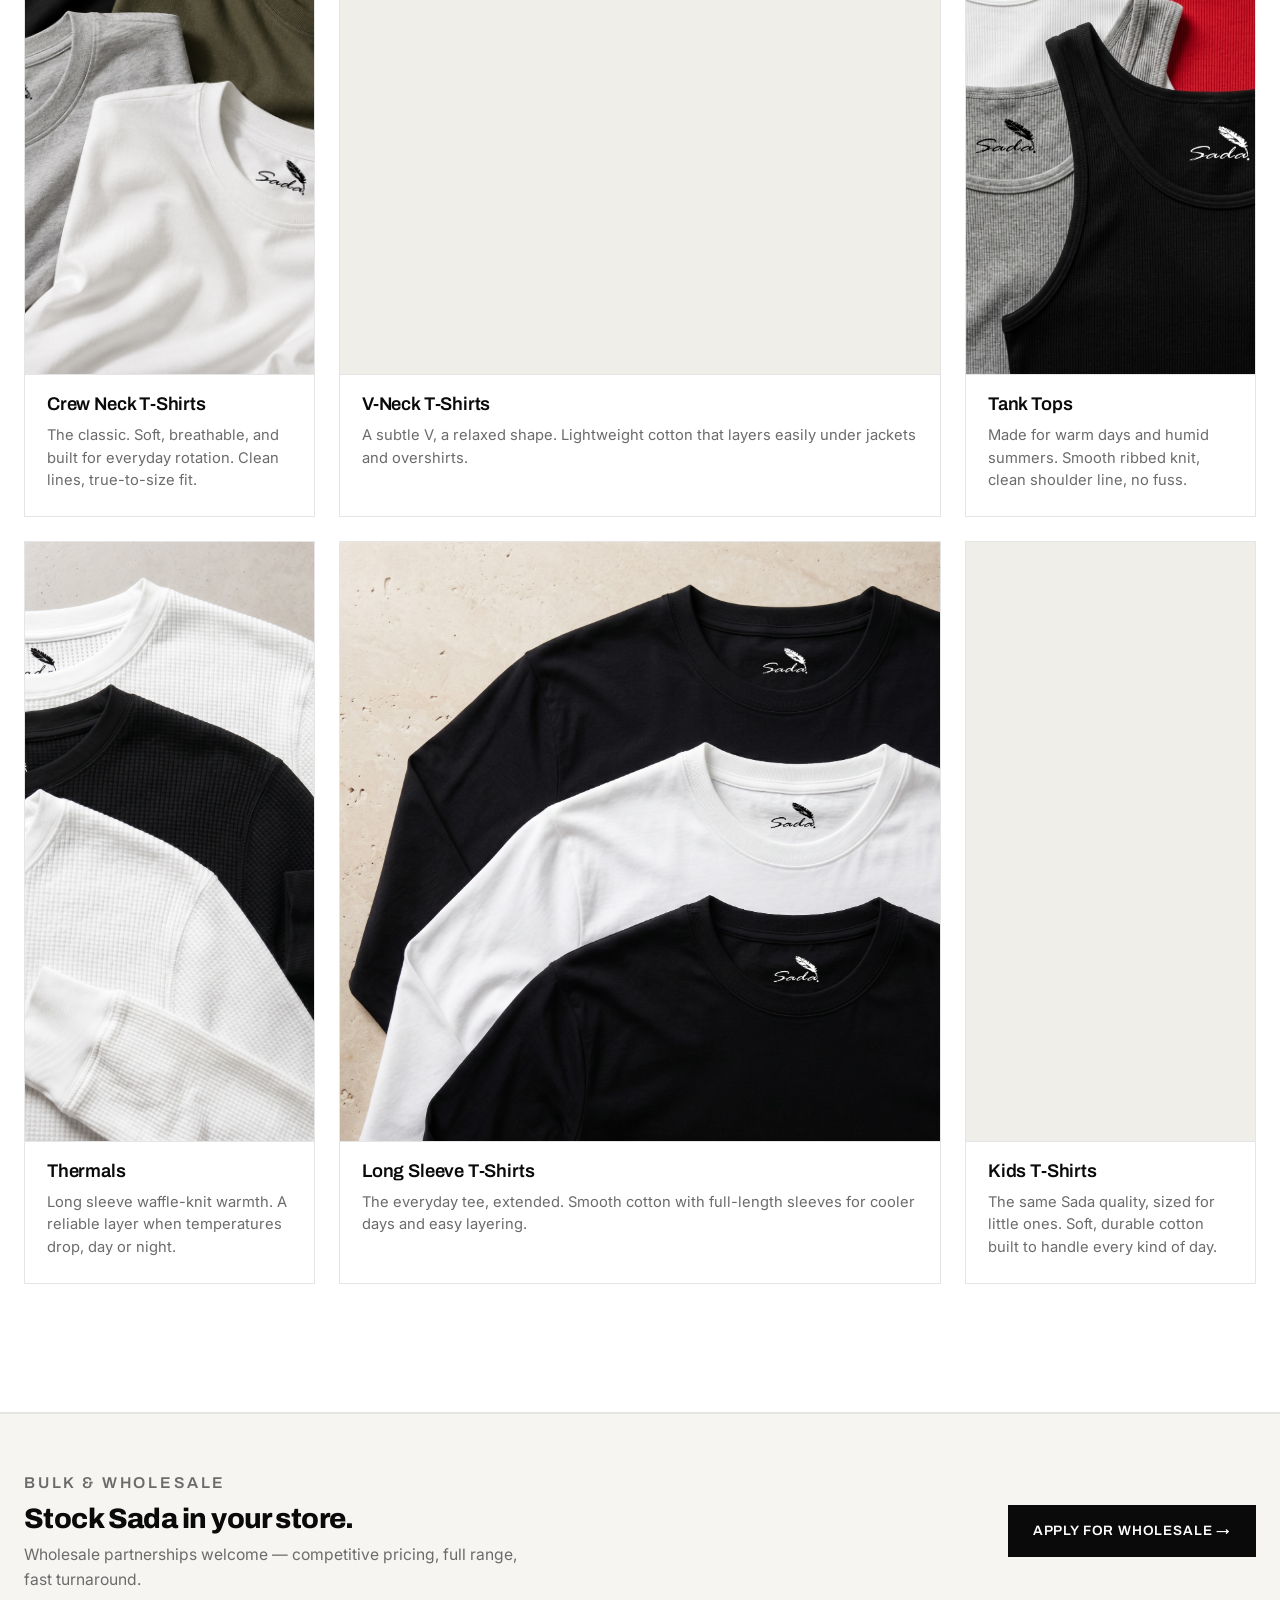
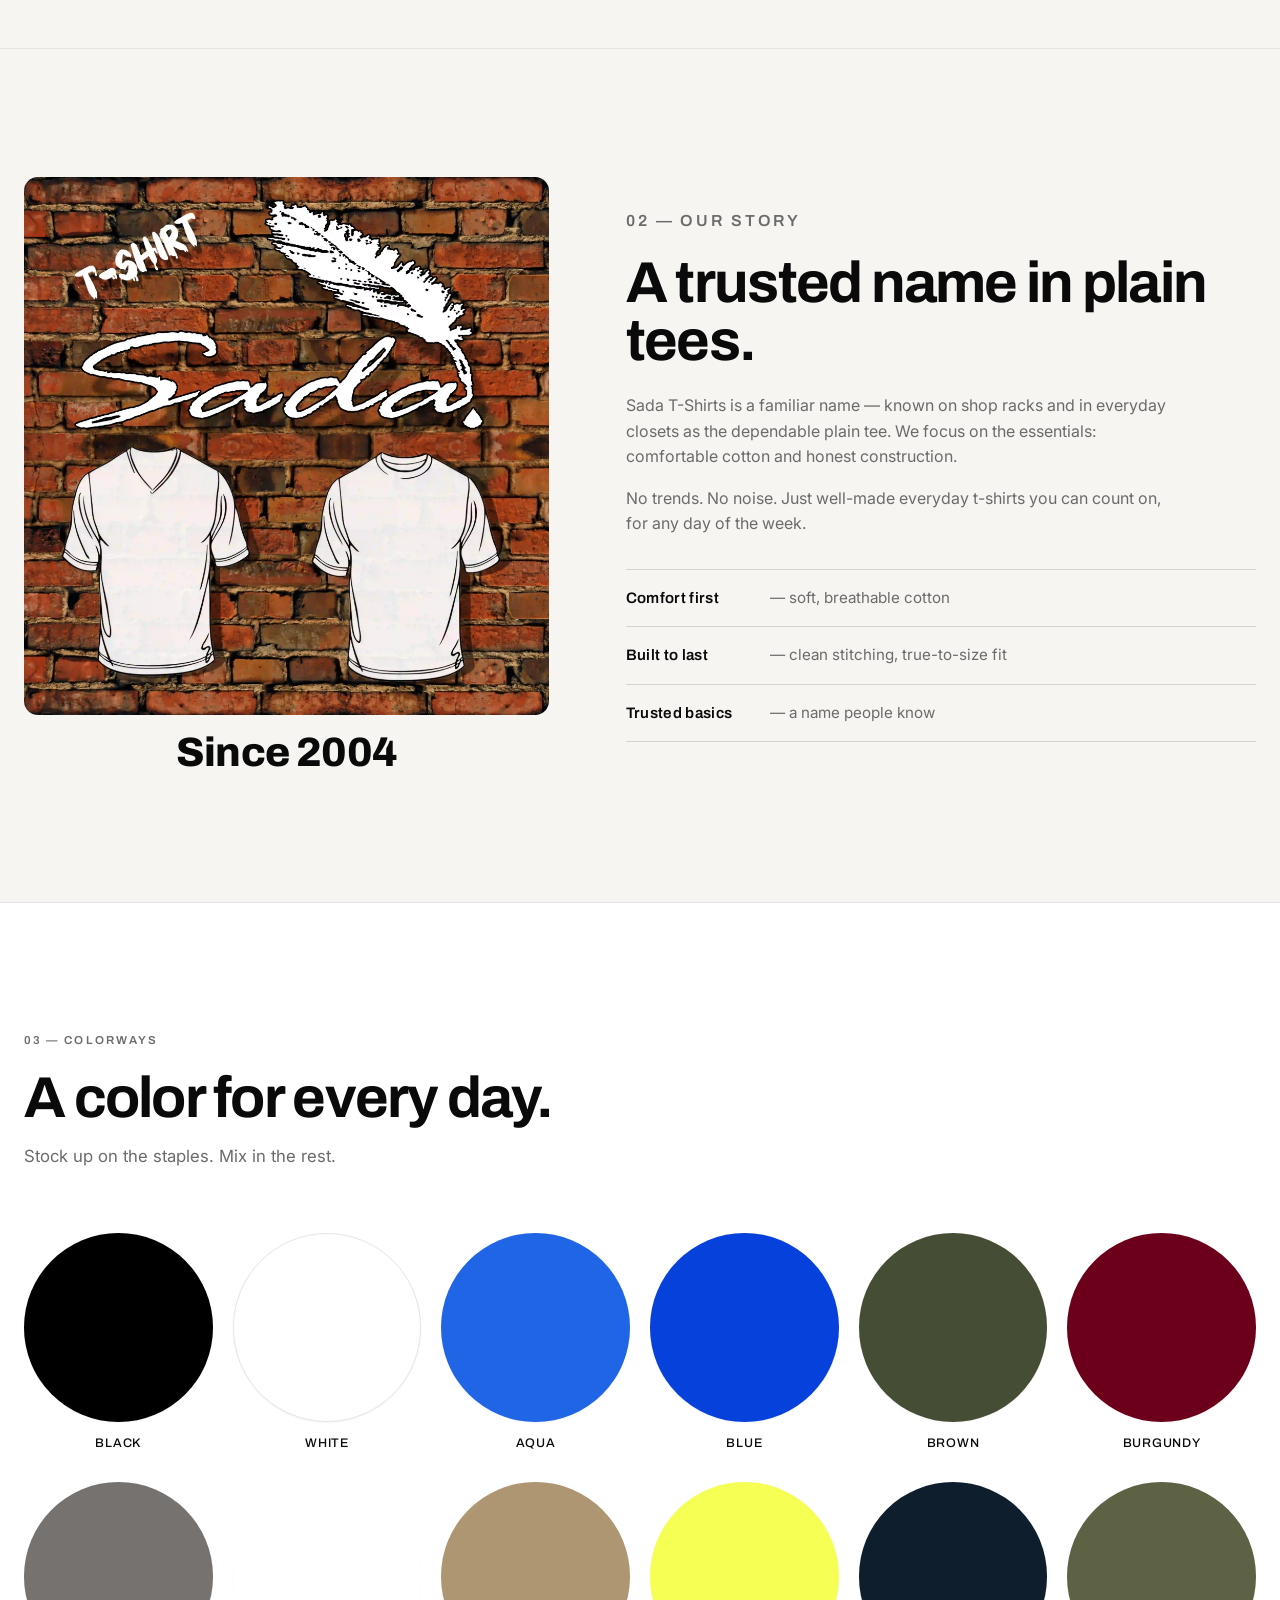
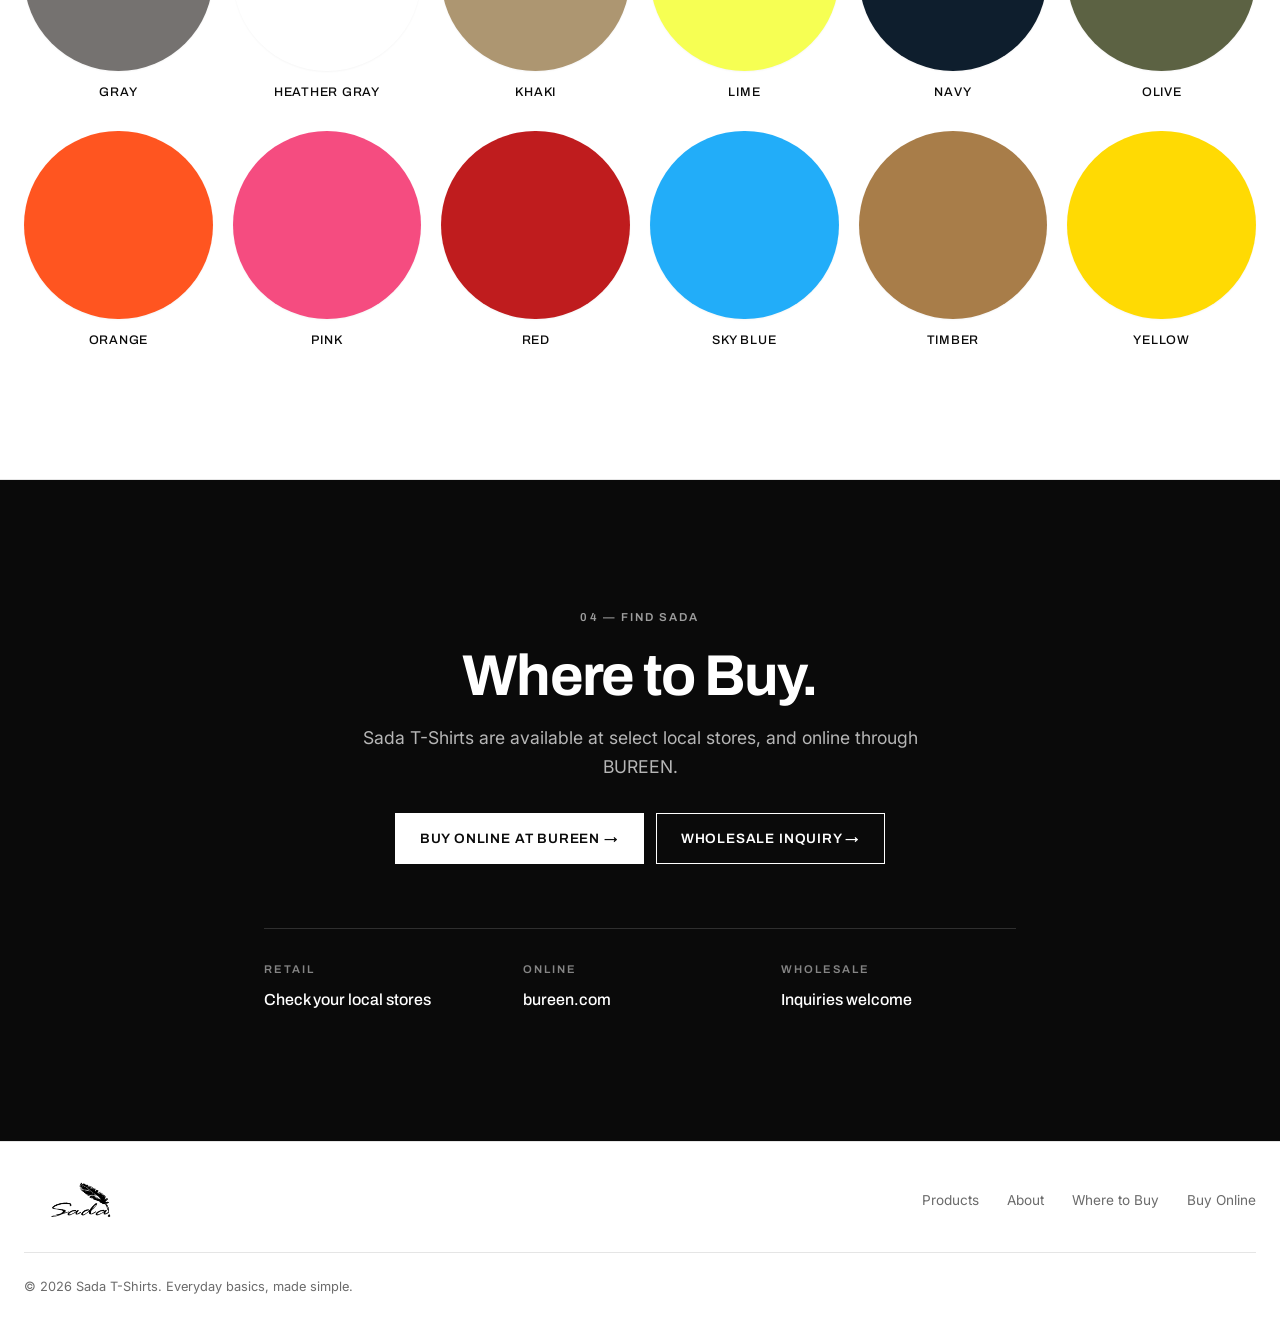
==== commit 910bd895: "Rename index (14).html to index.html" ====
--- a/index.html
+++ b/index.html
@@ -154,7 +154,7 @@
   <section class="wholesale-strip">
     <div class="container wholesale-strip-inner">
       <div class="wholesale-strip-copy">
-        <p class="eyebrow">For Retailers</p>
+        <p class="eyebrow">Bulk & Wholesale</p>
         <h3>Stock Sada in your store.</h3>
         <p>Wholesale partnerships welcome — competitive pricing, full range, fast turnaround.</p>
       </div>
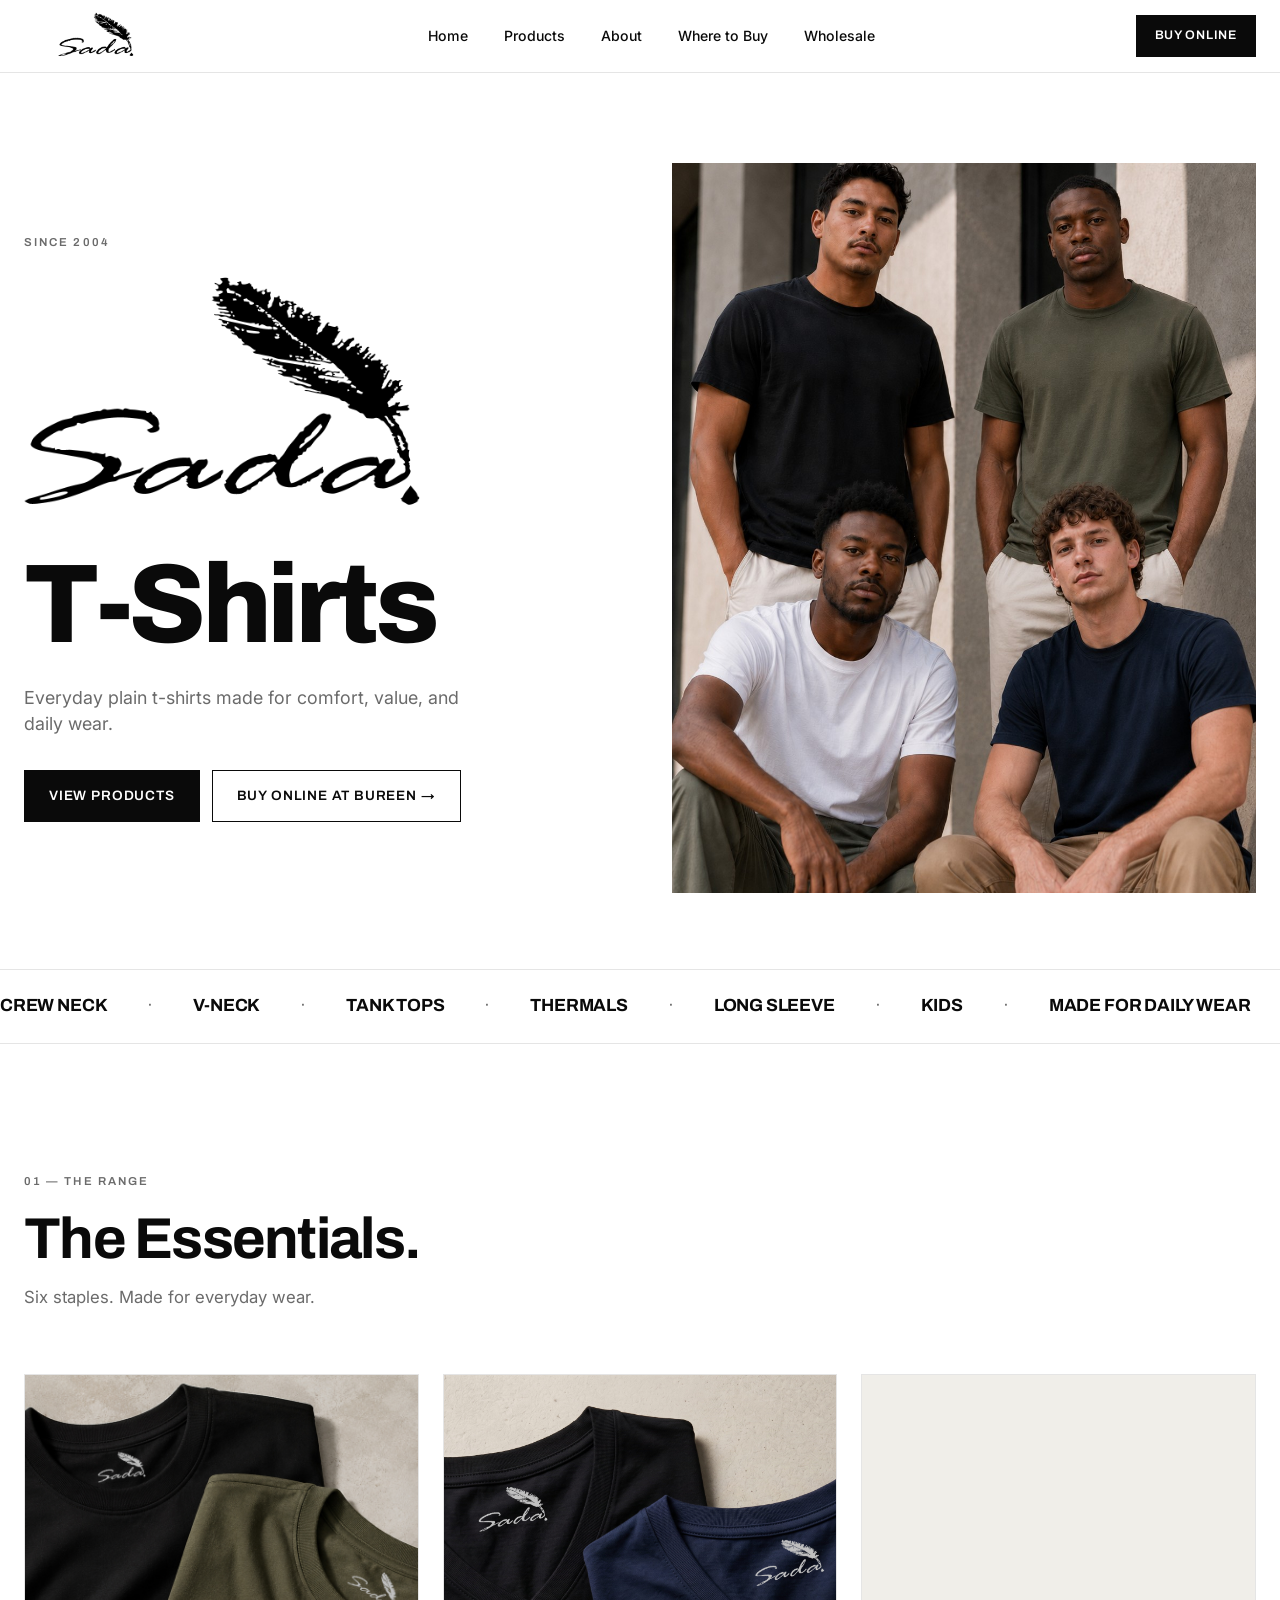
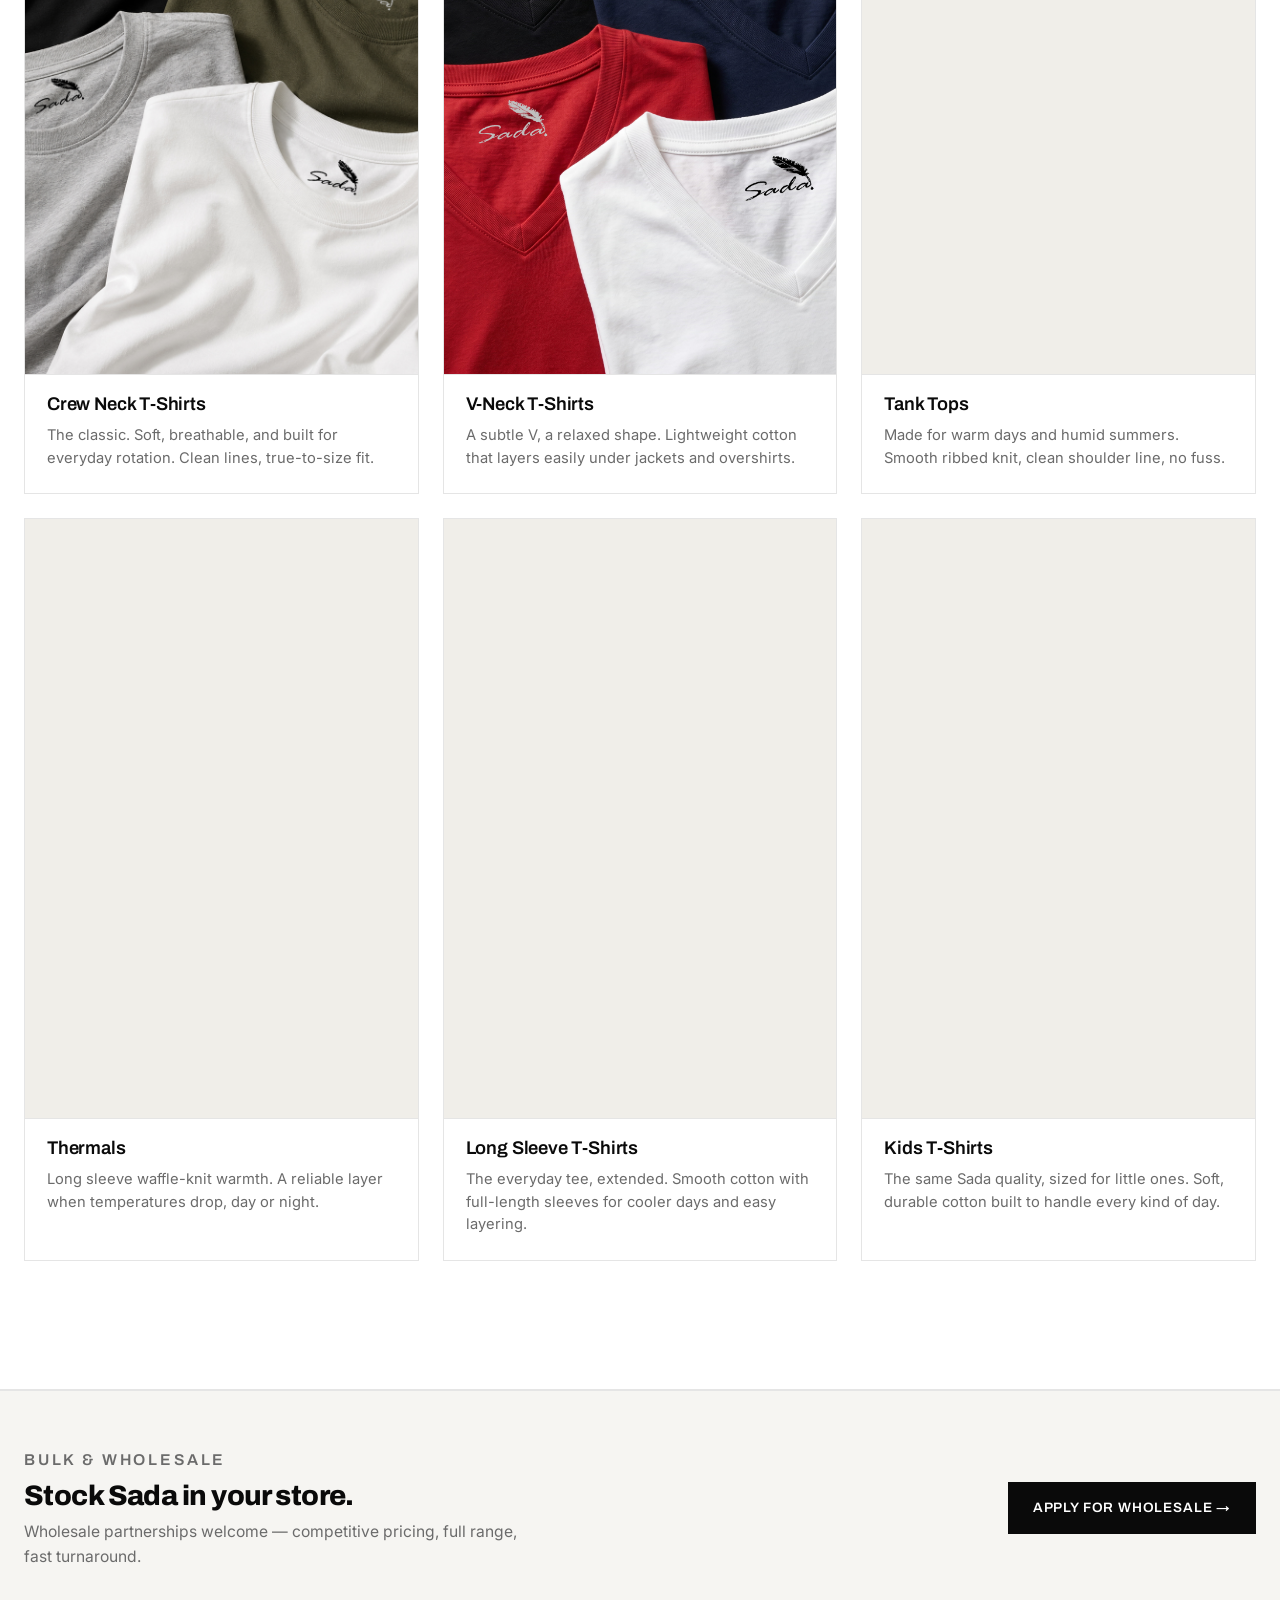
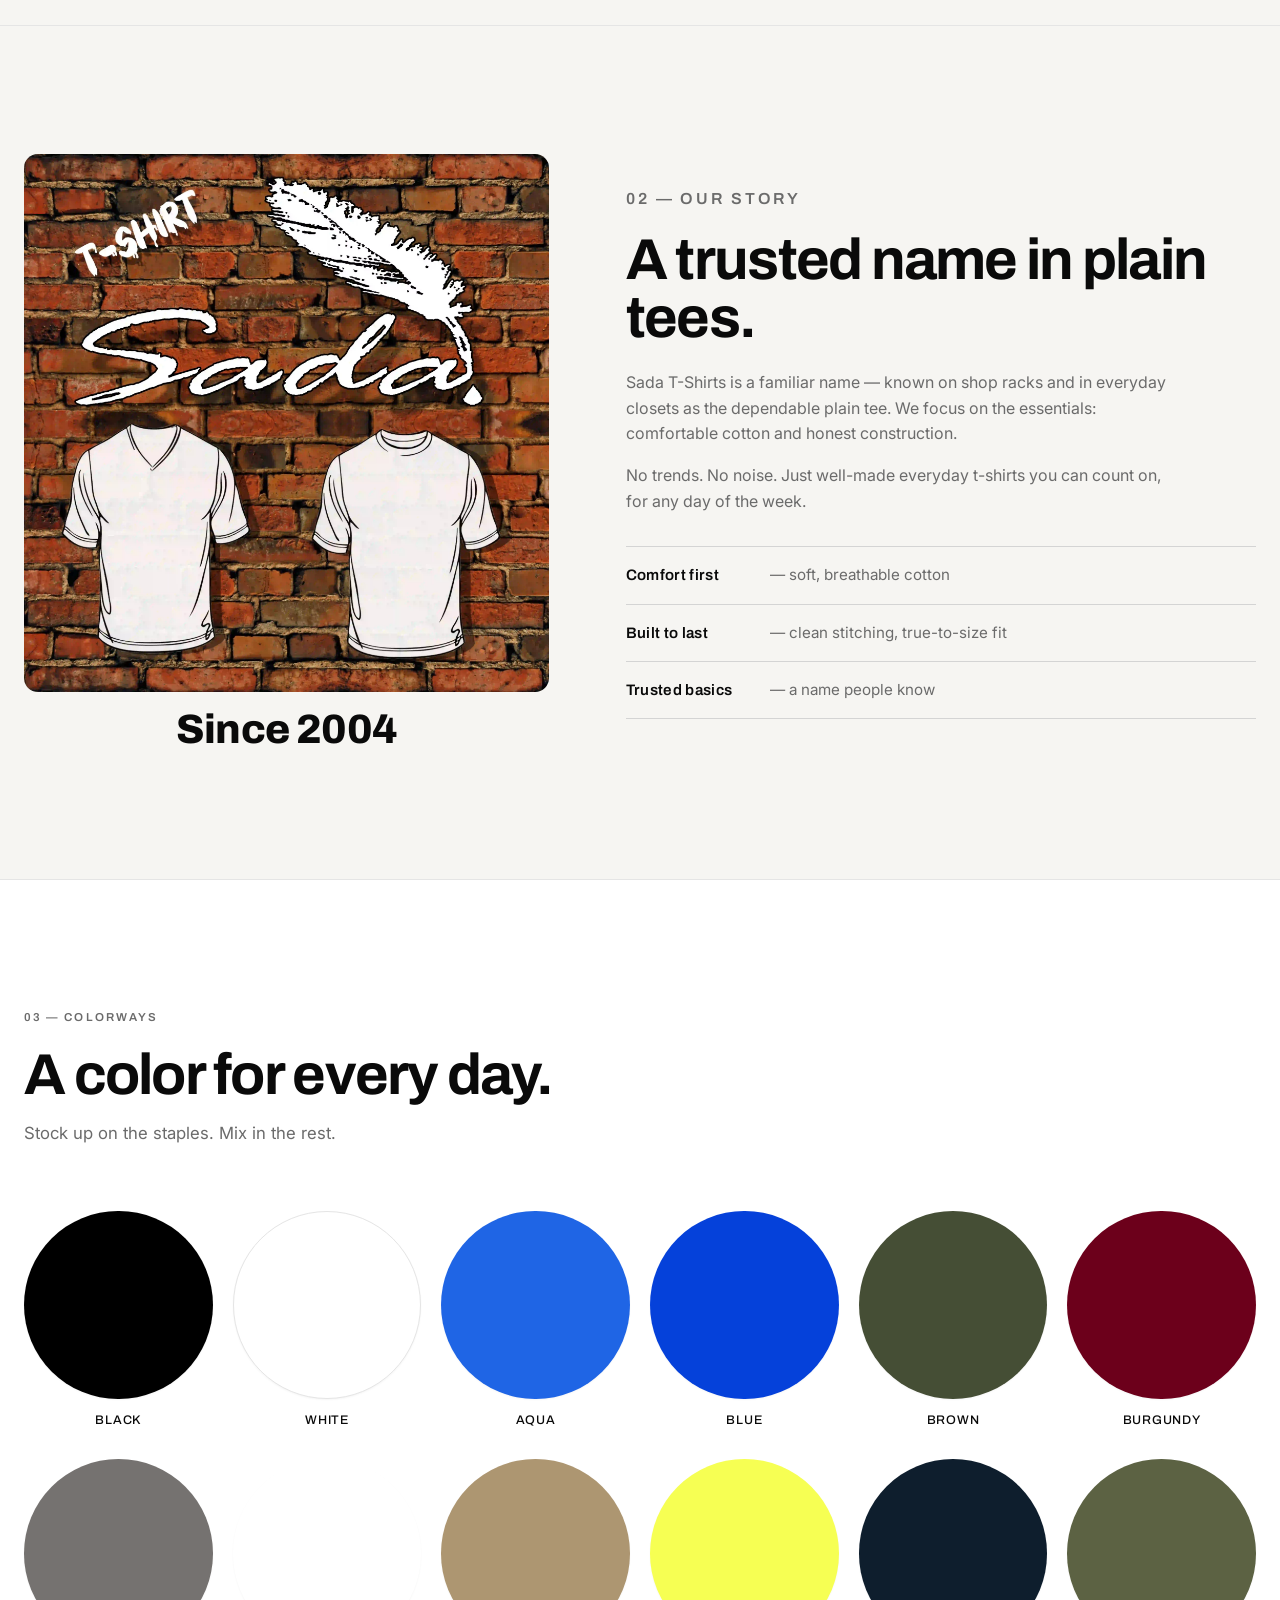
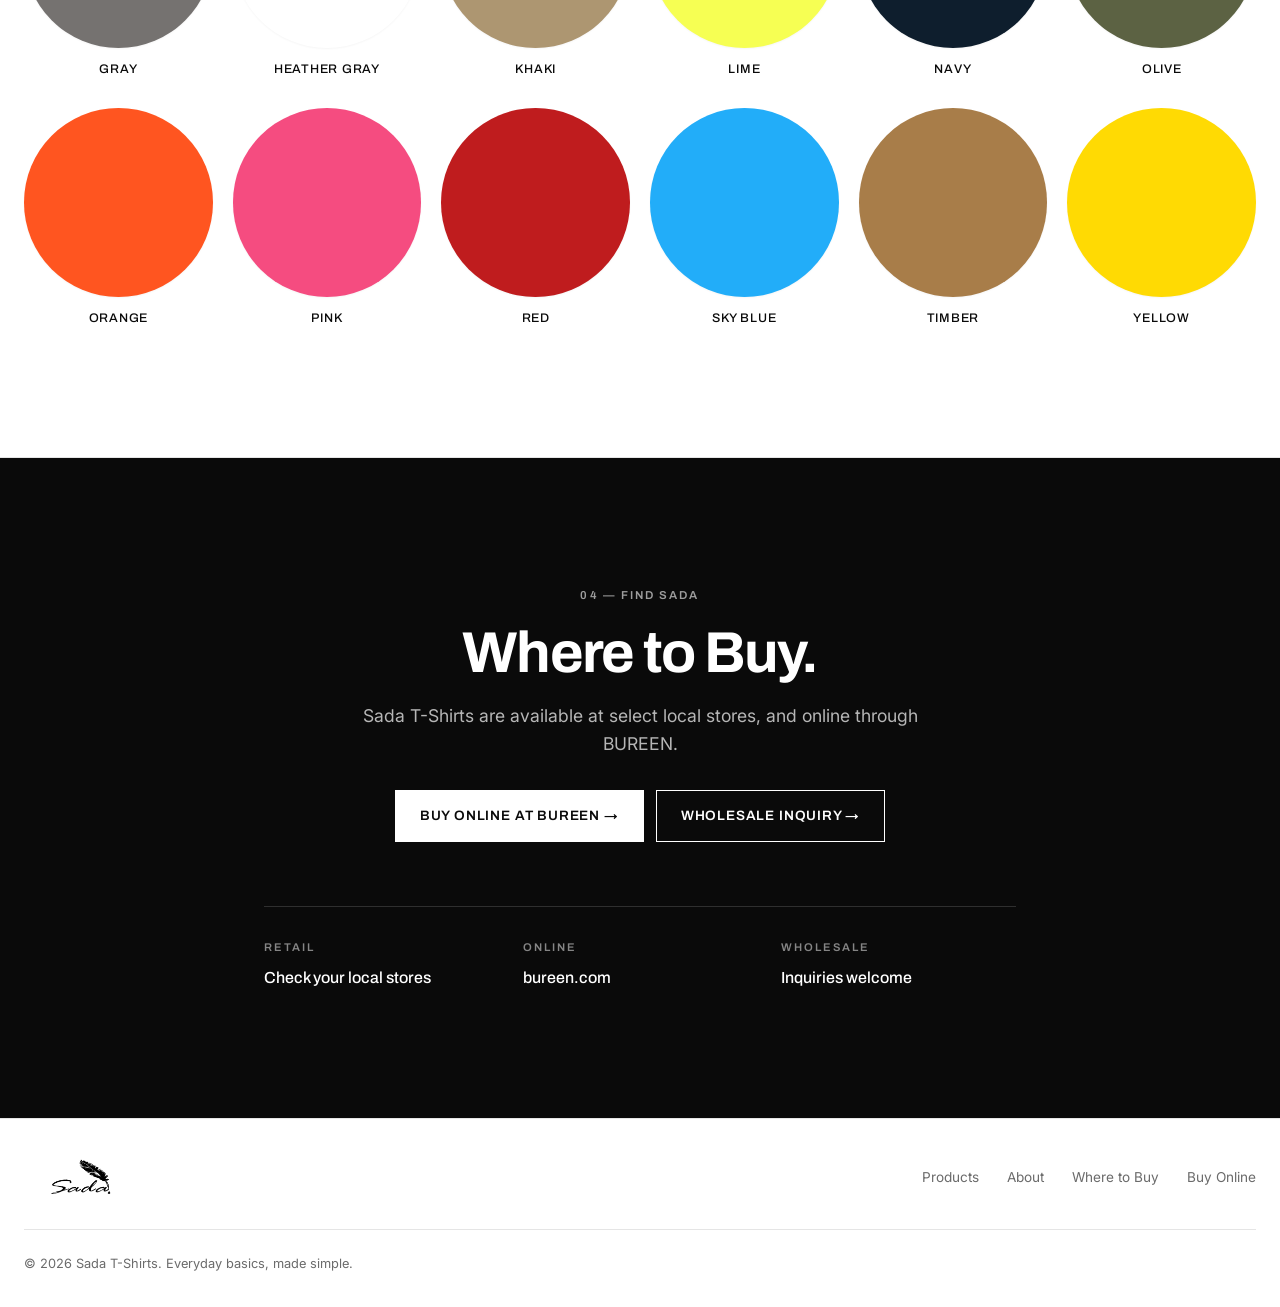
==== commit a19367bc: "Rename index (15).html to index.html" ====
--- a/index.html
+++ b/index.html
@@ -3,7 +3,82 @@
 <head>
   <meta charset="UTF-8" />
   <meta name="viewport" content="width=device-width, initial-scale=1.0" />
-  <title>Sada T-Shirts — Everyday Basics</title>
+  <title>Sada T-Shirts | Premium Plain Cotton Tees in Multipacks</title>
+  <meta name="description" content="Sada makes premium plain t-shirts in crew neck, V-neck, tank top, long sleeve, thermal, and kids styles. Sold in money-saving multipacks at Bureen.com. Wholesale available." />
+  <meta name="keywords" content="plain t-shirts, blank t-shirts, wholesale t-shirts, multipack tees, crew neck, v-neck, tank top, thermal shirt, long sleeve, kids t-shirts, Sada, Bureen" />
+  <meta name="author" content="Sada T-Shirts by Bureen" />
+  <meta name="robots" content="index, follow, max-image-preview:large, max-snippet:-1" />
+  <link rel="canonical" href="https://www.sadatshirt.com/" />
+
+  <!-- Open Graph (Facebook, LinkedIn, iMessage previews) -->
+  <meta property="og:type" content="website" />
+  <meta property="og:url" content="https://www.sadatshirt.com/" />
+  <meta property="og:title" content="Sada T-Shirts | Premium Plain Cotton Tees in Multipacks" />
+  <meta property="og:description" content="Premium plain t-shirts in crew neck, V-neck, tank top, long sleeve, thermal, and kids styles. Money-saving multipacks at Bureen.com." />
+  <meta property="og:image" content="https://www.sadatshirt.com/images/hero.jpg" />
+  <meta property="og:image:alt" content="Sada premium plain cotton t-shirts" />
+  <meta property="og:site_name" content="Sada T-Shirts" />
+  <meta property="og:locale" content="en_US" />
+
+  <!-- Twitter / X Cards -->
+  <meta name="twitter:card" content="summary_large_image" />
+  <meta name="twitter:url" content="https://www.sadatshirt.com/" />
+  <meta name="twitter:title" content="Sada T-Shirts | Premium Plain Cotton Tees in Multipacks" />
+  <meta name="twitter:description" content="Premium plain t-shirts in crew neck, V-neck, tank top, long sleeve, thermal, and kids styles." />
+  <meta name="twitter:image" content="https://www.sadatshirt.com/images/hero.jpg" />
+
+  <meta name="theme-color" content="#ffffff" />
+  <meta name="format-detection" content="telephone=no" />
+
+  <!-- Schema.org structured data -->
+  <script type="application/ld+json">
+  {
+    "@context": "https://schema.org",
+    "@graph": [
+      {
+        "@type": "Organization",
+        "@id": "https://www.sadatshirt.com/#organization",
+        "name": "Sada T-Shirts",
+        "alternateName": "Sada",
+        "url": "https://www.sadatshirt.com/",
+        "logo": {
+          "@type": "ImageObject",
+          "url": "https://www.sadatshirt.com/images/sada-logo.png"
+        },
+        "description": "Premium plain cotton t-shirts sold in multipacks. Crew neck, V-neck, tank top, long sleeve, thermal, and kids styles.",
+        "sameAs": ["https://bureen.com"]
+      },
+      {
+        "@type": "Brand",
+        "name": "Sada",
+        "logo": "https://www.sadatshirt.com/images/sada-logo.png",
+        "description": "Plain premium cotton t-shirts in multipacks"
+      },
+      {
+        "@type": "WebSite",
+        "@id": "https://www.sadatshirt.com/#website",
+        "url": "https://www.sadatshirt.com/",
+        "name": "Sada T-Shirts",
+        "description": "Premium plain cotton t-shirts in multipacks",
+        "publisher": { "@id": "https://www.sadatshirt.com/#organization" },
+        "inLanguage": "en-US"
+      },
+      {
+        "@type": "ItemList",
+        "name": "Sada T-Shirt Styles",
+        "itemListElement": [
+          { "@type": "Product", "position": 1, "name": "Crew Neck T-Shirt", "brand": { "@type": "Brand", "name": "Sada" }, "description": "Classic crew neck plain cotton t-shirt available in money-saving multipacks.", "category": "Apparel > Shirts > T-Shirts" },
+          { "@type": "Product", "position": 2, "name": "V-Neck T-Shirt", "brand": { "@type": "Brand", "name": "Sada" }, "description": "Premium V-neck plain cotton t-shirt available in multipacks.", "category": "Apparel > Shirts > T-Shirts" },
+          { "@type": "Product", "position": 3, "name": "Tank Top", "brand": { "@type": "Brand", "name": "Sada" }, "description": "Plain cotton tank top in multiple colors.", "category": "Apparel > Shirts > Tank Tops" },
+          { "@type": "Product", "position": 4, "name": "Thermal Shirt", "brand": { "@type": "Brand", "name": "Sada" }, "description": "Warm waffle-knit thermal shirt for layering.", "category": "Apparel > Shirts > Thermals" },
+          { "@type": "Product", "position": 5, "name": "Long Sleeve T-Shirt", "brand": { "@type": "Brand", "name": "Sada" }, "description": "Plain cotton long sleeve t-shirt in multipacks.", "category": "Apparel > Shirts > T-Shirts" },
+          { "@type": "Product", "position": 6, "name": "Kids T-Shirt", "brand": { "@type": "Brand", "name": "Sada" }, "description": "Plain cotton t-shirts for kids in multiple colors.", "category": "Apparel > Children's Clothing > Shirts" }
+        ]
+      }
+    ]
+  }
+  </script>
+
   <!-- Favicons -->
 <link rel="icon" type="image/x-icon" href="/favicon.ico">
 <link rel="icon" type="image/png" sizes="16x16" href="/favicon-16x16.png">
@@ -13,7 +88,6 @@
 <link rel="icon" type="image/png" sizes="192x192" href="/android-chrome-192x192.png">
 <link rel="icon" type="image/png" sizes="512x512" href="/android-chrome-512x512.png">
 <link rel="manifest" href="/site.webmanifest">
-  <meta name="description" content="Sada T-Shirts. Everyday plain t-shirts made for comfort, value, and daily wear." />
   <link rel="preconnect" href="https://fonts.googleapis.com">
   <link rel="preconnect" href="https://fonts.gstatic.com" crossorigin>
   <link href="https://fonts.googleapis.com/css2?family=Archivo:wght@400;500;600;700;800&family=Inter:wght@300;400;500;600&display=swap" rel="stylesheet">
@@ -64,7 +138,7 @@
         </div>
       </div>
       <div class="hero-image">
-        <img src="images/hero.jpg" alt="Sada T-Shirts" class="hero-photo" width="800" height="800" decoding="async" fetchpriority="high" />
+        <img src="images/hero.jpg" alt="Sada T-Shirts — premium plain cotton tees stacked in a folded multipack" class="hero-photo" width="800" height="800" decoding="async" fetchpriority="high" />
       </div>
     </div>
   </section>
@@ -100,7 +174,7 @@
 
       <div class="product-grid">
         <article class="product-card">
-          <img src="images/crew-neck.jpg" alt="Crew Neck T-Shirts" class="product-photo" width="600" height="600" loading="lazy" decoding="async" />
+          <img src="images/crew-neck.jpg" alt="Sada plain crew neck t-shirt — premium cotton multipack" class="product-photo" width="600" height="600" loading="lazy" decoding="async" />
           <div class="product-body">
             <h3>Crew Neck T-Shirts</h3>
             <p>The classic. Soft, breathable, and built for everyday rotation. Clean lines, true-to-size fit.</p>
@@ -108,7 +182,7 @@
         </article>
 
         <article class="product-card">
-          <img src="images/v-neck.jpg" alt="V-Neck T-Shirts" class="product-photo" width="600" height="600" loading="lazy" decoding="async" />
+          <img src="images/v-neck.jpg" alt="Sada plain V-neck t-shirt — lightweight cotton multipack" class="product-photo" width="600" height="600" loading="lazy" decoding="async" />
           <div class="product-body">
             <h3>V-Neck T-Shirts</h3>
             <p>A subtle V, a relaxed shape. Lightweight cotton that layers easily under jackets and overshirts.</p>
@@ -116,7 +190,7 @@
         </article>
 
         <article class="product-card">
-          <img src="images/tank-top.jpg" alt="Tank Tops" class="product-photo" width="600" height="600" loading="lazy" decoding="async" />
+          <img src="images/tank-top.jpg" alt="Sada plain cotton tank top — summer multipack" class="product-photo" width="600" height="600" loading="lazy" decoding="async" />
           <div class="product-body">
             <h3>Tank Tops</h3>
             <p>Made for warm days and humid summers. Smooth ribbed knit, clean shoulder line, no fuss.</p>
@@ -124,7 +198,7 @@
         </article>
 
         <article class="product-card">
-          <img src="images/thermal.jpg" alt="Thermals" class="product-photo" width="600" height="600" loading="lazy" decoding="async" />
+          <img src="images/thermal.jpg" alt="Sada waffle-knit thermal shirt — long sleeve cotton layer" class="product-photo" width="600" height="600" loading="lazy" decoding="async" />
           <div class="product-body">
             <h3>Thermals</h3>
             <p>Long sleeve waffle-knit warmth. A reliable layer when temperatures drop, day or night.</p>
@@ -132,7 +206,7 @@
         </article>
 
         <article class="product-card">
-          <img src="images/long-sleeve.jpg" alt="Long Sleeve T-Shirts" class="product-photo" width="600" height="600" loading="lazy" decoding="async" />
+          <img src="images/long-sleeve.jpg" alt="Sada plain long sleeve t-shirt — cotton multipack" class="product-photo" width="600" height="600" loading="lazy" decoding="async" />
           <div class="product-body">
             <h3>Long Sleeve T-Shirts</h3>
             <p>The everyday tee, extended. Smooth cotton with full-length sleeves for cooler days and easy layering.</p>
@@ -140,7 +214,7 @@
         </article>
 
         <article class="product-card">
-          <img src="images/kids.jpg" alt="Kids T-Shirts" class="product-photo" width="600" height="600" loading="lazy" decoding="async" />
+          <img src="images/kids.jpg" alt="Sada kids plain cotton t-shirt — durable everyday tees" class="product-photo" width="600" height="600" loading="lazy" decoding="async" />
           <div class="product-body">
             <h3>Kids T-Shirts</h3>
             <p>The same Sada quality, sized for little ones. Soft, durable cotton built to handle every kind of day.</p>
@@ -166,7 +240,7 @@
   <section class="section section-alt" id="about">
     <div class="container about-grid">
       <div class="about-image">
-        <img src="images/about.jpg" alt="Sada T-Shirts" class="about-photo" loading="lazy" decoding="async" style="aspect-ratio:auto;height:auto;object-fit:contain;border-radius:14px;" />
+        <img src="images/about.jpg" alt="Sada T-Shirts brand — trusted plain tees since 2004" class="about-photo" loading="lazy" decoding="async" style="aspect-ratio:auto;height:auto;object-fit:contain;border-radius:14px;" />
         <p class="about-since">Since 2004</p>
       </div>
       <div class="about-copy">
